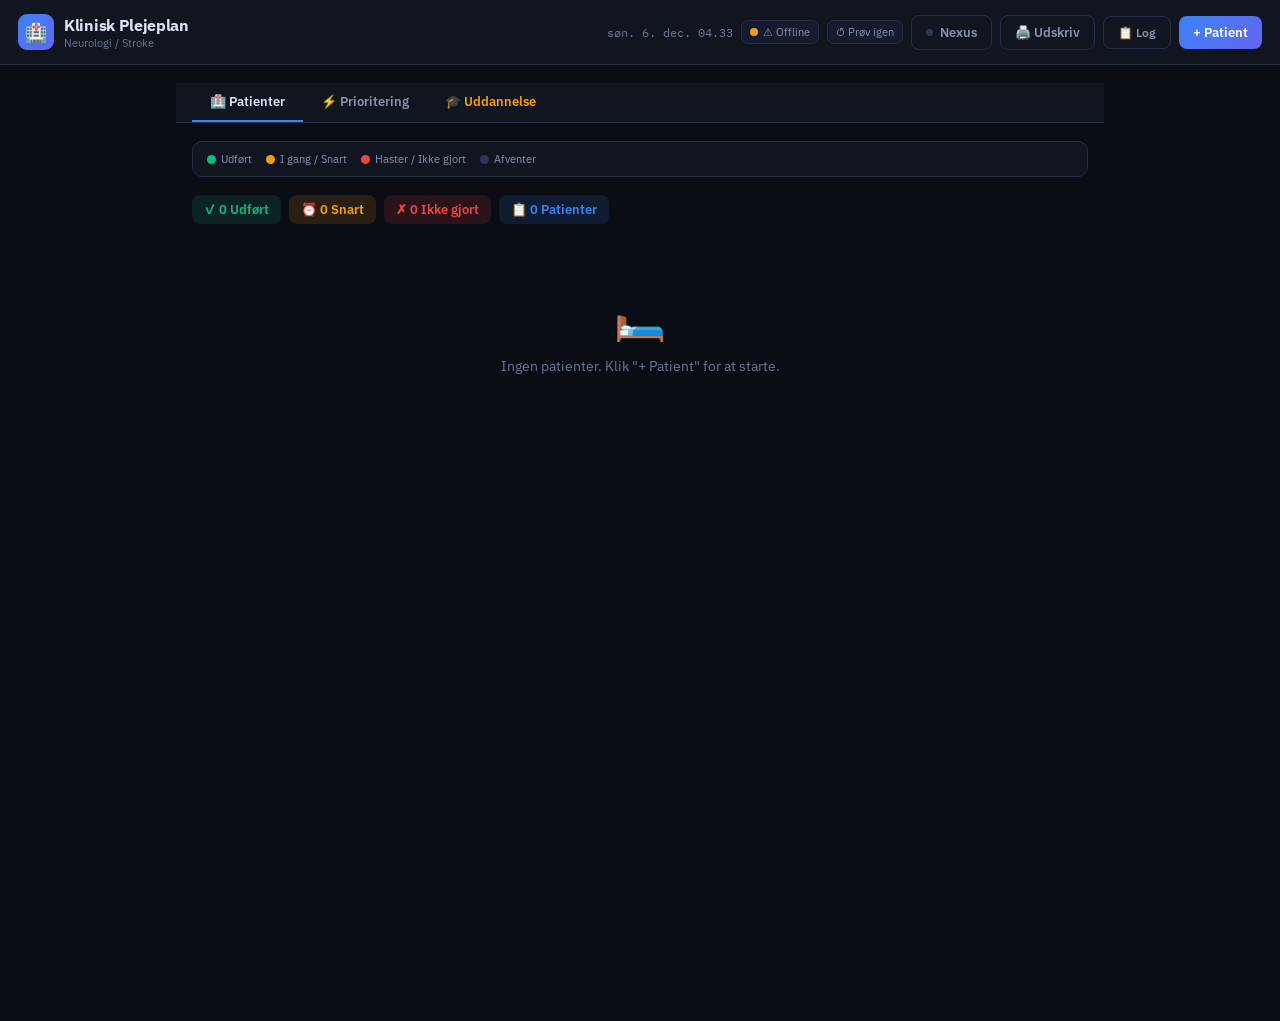
==== patient-tjekliste-v2.html @ d6c6f05e "Add files via upload" ====
<!DOCTYPE html>
<html lang="da">
<head>
<meta charset="UTF-8">
<meta name="viewport" content="width=device-width, initial-scale=1.0, maximum-scale=1.0">
<title>Klinisk Plejeplan</title>
<link href="https://fonts.googleapis.com/css2?family=IBM+Plex+Sans:wght@300;400;500;600;700&family=IBM+Plex+Mono:wght@400;500&display=swap" rel="stylesheet">
<style>
:root {
  --bg: #0a0d14;
  --s1: #111520;
  --s2: #161b2e;
  --s3: #1c2238;
  --border: #252d48;
  --border2: #2e3854;
  --text: #dce3f5;
  --muted: #6b7599;
  --muted2: #8892b0;
  --green: #10b981;
  --gbg: rgba(16,185,129,.13);
  --gbrd: rgba(16,185,129,.25);
  --yellow: #f59e0b;
  --ybg: rgba(245,158,11,.13);
  --ybrd: rgba(245,158,11,.25);
  --red: #ef4444;
  --rbg: rgba(239,68,68,.13);
  --rbrd: rgba(239,68,68,.25);
  --blue: #3b82f6;
  --bbg: rgba(59,130,246,.13);
  --bbrd: rgba(59,130,246,.25);
  --purple: #a855f7;
  --pbg: rgba(168,85,247,.13);
  --pbrd: rgba(168,85,247,.25);
  --orange: #f97316;
  --obg: rgba(249,115,22,.13);
  --obrd: rgba(249,115,22,.25);
  --teal: #06b6d4;
  --tbg: rgba(6,182,212,.13);
  --tbrd: rgba(6,182,212,.25);
}
*{box-sizing:border-box;margin:0;padding:0;}
body{font-family:'IBM Plex Sans',sans-serif;background:var(--bg);color:var(--text);min-height:100vh;padding-bottom:80px;}

/* ── HEADER ── */
header{
  background:var(--s1);border-bottom:1px solid var(--border);
  padding:14px 18px;position:sticky;top:0;z-index:200;
  display:flex;align-items:center;justify-content:space-between;gap:10px;
}
.hd-brand{display:flex;align-items:center;gap:10px;}
.hd-icon{width:36px;height:36px;border-radius:9px;background:linear-gradient(135deg,#3b82f6,#6366f1);
  display:flex;align-items:center;justify-content:center;font-size:18px;flex-shrink:0;}
.hd-title{font-size:16px;font-weight:700;letter-spacing:-.3px;}
.hd-sub{font-size:11px;color:var(--muted);margin-top:1px;}
.hd-date{font-size:12px;color:var(--muted);font-family:'IBM Plex Mono',monospace;}

/* ── BUTTONS ── */
.btn{display:inline-flex;align-items:center;gap:5px;padding:8px 14px;border-radius:8px;
  font-size:13px;font-weight:600;cursor:pointer;border:none;font-family:inherit;transition:all .15s;}
.btn-primary{background:linear-gradient(135deg,#3b82f6,#6366f1);color:#fff;}
.btn-primary:hover{opacity:.9;}
.btn-ghost{background:transparent;color:var(--muted2);border:1px solid var(--border);}
.btn-ghost:hover{background:var(--s2);color:var(--text);}
.btn-sm{padding:5px 10px;font-size:12px;}
.btn-danger{background:var(--rbg);color:var(--red);border:1px solid var(--rbrd);}
.btn-danger:hover{background:rgba(239,68,68,.22);}

/* ── MAIN ── */
main{padding:18px 16px;max-width:960px;margin:0 auto;}

/* ── SUMMARY BAR ── */
.summary-row{display:flex;gap:8px;flex-wrap:wrap;margin-bottom:18px;}
.sum-chip{display:flex;align-items:center;gap:6px;padding:6px 12px;border-radius:8px;font-size:13px;font-weight:600;}
.sum-green{background:var(--gbg);color:var(--green);}
.sum-yellow{background:var(--ybg);color:var(--yellow);}
.sum-red{background:var(--rbg);color:var(--red);}
.sum-blue{background:var(--bbg);color:var(--blue);}

/* ── LEGEND ── */
.legend{display:flex;gap:14px;flex-wrap:wrap;padding:10px 14px;background:var(--s1);
  border:1px solid var(--border);border-radius:10px;margin-bottom:18px;}
.leg{display:flex;align-items:center;gap:5px;font-size:11px;color:var(--muted2);}
.ldot{width:9px;height:9px;border-radius:50%;flex-shrink:0;}

/* ── PATIENT CARD ── */
.pt-grid{display:flex;flex-direction:column;gap:14px;}
.pt-card{background:var(--s1);border:1px solid var(--border);border-radius:14px;overflow:hidden;transition:border-color .2s;}
.pt-card:hover{border-color:var(--border2);}

.pt-header{display:flex;align-items:center;justify-content:space-between;
  padding:14px 16px;cursor:pointer;user-select:none;gap:12px;}
.pt-left{display:flex;align-items:center;gap:12px;min-width:0;flex:1;}
.pt-avatar{width:40px;height:40px;border-radius:10px;
  background:linear-gradient(135deg,#3b82f6 0%,#6366f1 100%);
  display:flex;align-items:center;justify-content:center;
  font-size:14px;font-weight:700;color:#fff;flex-shrink:0;letter-spacing:-.5px;}
.pt-name{font-weight:600;font-size:15px;}
.pt-meta{font-size:11px;color:var(--muted);margin-top:2px;}

.pt-right{display:flex;align-items:center;gap:10px;}
.pt-prog{display:flex;gap:3px;align-items:center;}
.ppill{height:5px;width:14px;border-radius:3px;background:var(--border);}
.ppill.done{background:var(--green);}
.ppill.soon{background:var(--yellow);}
.ppill.over{background:var(--red);}
.pt-counter{font-size:12px;color:var(--muted);font-family:'IBM Plex Mono',monospace;}

.chevron{width:18px;height:18px;color:var(--muted);transition:transform .2s;flex-shrink:0;}
.pt-card.open .chevron{transform:rotate(180deg);}
.pt-body{display:none;padding:0 16px 18px;}
.pt-card.open .pt-body{display:block;}

/* ── SECTIONS ── */
.sec{margin-bottom:14px;}
.sec-header{
  display:flex;align-items:center;gap:8px;
  padding:8px 12px;border-radius:9px;cursor:pointer;user-select:none;
  background:var(--s2);border:1px solid var(--border);margin-bottom:6px;
  transition:border-color .15s;
}
.sec-header:hover{border-color:var(--border2);}
.sec-icon{font-size:16px;flex-shrink:0;}
.sec-title{font-size:13px;font-weight:600;flex:1;}
.sec-badge{font-size:11px;font-weight:600;padding:2px 7px;border-radius:5px;}
.sec-body{display:none;padding-top:4px;}
.sec.open .sec-body{display:block;}
.sec-chev{width:15px;height:15px;color:var(--muted);transition:transform .2s;flex-shrink:0;}
.sec.open .sec-chev{transform:rotate(180deg);}

/* ── TASK ROWS ── */
.task-row{
  display:flex;align-items:center;gap:8px;
  padding:9px 11px;border-radius:8px;
  background:var(--s3);border:1px solid var(--border);
  margin-bottom:5px;transition:border-color .15s;flex-wrap:wrap;
}
.task-row:hover{border-color:var(--border2);}

.tcheck{width:19px;height:19px;border-radius:5px;border:2px solid var(--border2);
  cursor:pointer;position:relative;transition:all .15s;flex-shrink:0;background:transparent;}
.tcheck.done{background:var(--green);border-color:var(--green);}
.tcheck.done::after{content:'';position:absolute;left:3px;top:0px;
.tcheck.notdone{background:var(--red);border-color:var(--red);}
.tcheck.notdone::after{content:'✗';position:absolute;left:2px;top:-1px;color:#fff;font-size:13px;font-weight:700;}
  width:7px;height:11px;border:2px solid #fff;border-top:none;border-left:none;transform:rotate(45deg);}

.tlabel{flex:1;font-size:13px;min-width:120px;}
.tlabel.done{color:var(--muted);text-decoration:line-through;}

/* status badge clickable */
.tstatus{font-size:11px;font-weight:600;padding:3px 8px;border-radius:5px;
  cursor:pointer;white-space:nowrap;flex-shrink:0;transition:opacity .1s;}
.tstatus:hover{opacity:.8;}

/* counter */
.tcounter{display:flex;align-items:center;gap:3px;
  background:var(--s1);border:1px solid var(--border);
  border-radius:6px;padding:2px 5px;font-family:'IBM Plex Mono',monospace;font-size:13px;}
.cbtn{width:19px;height:19px;border:none;background:none;color:var(--muted);
  cursor:pointer;font-size:14px;display:flex;align-items:center;justify-content:center;
  border-radius:4px;transition:all .1s;font-family:inherit;}
.cbtn:hover{background:var(--border);color:var(--text);}

.tremove{width:22px;height:22px;border:none;background:none;color:var(--muted);
  cursor:pointer;border-radius:4px;display:flex;align-items:center;justify-content:center;
  font-size:13px;transition:all .1s;flex-shrink:0;}
.tremove:hover{background:var(--rbg);color:var(--red);}

/* ── TIME SLOTS (medicin / ICH / etc) ── */
.time-slots{display:flex;gap:5px;flex-wrap:wrap;margin-top:4px;margin-bottom:4px;}
.tslot{
  display:flex;align-items:center;gap:5px;
  background:var(--s1);border:1px solid var(--border);
  border-radius:7px;padding:5px 9px;cursor:pointer;
  font-family:'IBM Plex Mono',monospace;font-size:12px;font-weight:500;
  transition:all .15s;user-select:none;
}
.tslot:hover{border-color:var(--blue);}
.tslot.given{background:var(--gbg);border-color:var(--gbrd);color:var(--green);}
.tslot.given .ts-time{color:var(--green);}
.tslot.upcoming{background:var(--ybg);border-color:var(--ybrd);}
.tslot.upcoming .ts-time{color:var(--yellow);}
.tslot.overdue{background:var(--rbg);border-color:var(--rbrd);}
.tslot.overdue .ts-time{color:var(--red);}
.ts-dot{width:7px;height:7px;border-radius:50%;background:var(--border);flex-shrink:0;}
.tslot.given .ts-dot{background:var(--green);}
.tslot.upcoming .ts-dot{background:var(--yellow);}
.tslot.overdue .ts-dot{background:var(--red);}

/* ── SPECIAL ROWS ── */
/* Kost */
.kost-row{display:flex;gap:6px;flex-wrap:wrap;margin-bottom:5px;}
.kost-btn{padding:6px 12px;border-radius:7px;font-size:12px;font-weight:600;
  cursor:pointer;border:1px solid var(--border);background:var(--s1);color:var(--muted2);
  font-family:inherit;transition:all .15s;}
.kost-btn:hover{border-color:var(--blue);color:var(--text);}
.kost-btn.active{background:var(--bbg);border-color:var(--bbrd);color:var(--blue);}

/* Sonde */
.sonde-info{display:flex;gap:8px;flex-wrap:wrap;align-items:center;}
.sonde-field{display:flex;flex-direction:column;gap:3px;}
.sfield-label{font-size:10px;color:var(--muted);text-transform:uppercase;letter-spacing:.5px;}
.sfield-val{background:var(--s1);border:1px solid var(--border);border-radius:6px;
  padding:5px 9px;font-family:'IBM Plex Mono',monospace;font-size:12px;color:var(--text);
  width:80px;outline:none;transition:border-color .15s;}
.sfield-val:focus{border-color:var(--blue);}

/* ICH score row */
.ich-row{display:grid;grid-template-columns:repeat(auto-fill,minmax(110px,1fr));gap:6px;margin-top:4px;}
.ich-field{display:flex;flex-direction:column;gap:3px;}
.ich-label{font-size:10px;color:var(--muted);text-transform:uppercase;letter-spacing:.5px;}
.ich-val{background:var(--s1);border:1px solid var(--border);border-radius:6px;
  padding:5px 9px;font-family:'IBM Plex Mono',monospace;font-size:13px;color:var(--text);
  outline:none;transition:border-color .15s;width:100%;}
.ich-val:focus{border-color:var(--teal);}
.ich-total{background:var(--tbg);border:1px solid var(--tbrd);color:var(--teal);font-weight:700;}

/* Trombolyse */
.tromb-row{display:flex;gap:8px;flex-wrap:wrap;align-items:flex-end;margin-top:4px;}
.tromb-field{display:flex;flex-direction:column;gap:3px;}
.tromb-input{background:var(--s1);border:1px solid var(--border);border-radius:6px;
  padding:5px 9px;font-family:'IBM Plex Mono',monospace;font-size:12px;color:var(--text);
  outline:none;transition:border-color .15s;width:100px;}
.tromb-input:focus{border-color:var(--purple);}

/* Add task */
.add-row{display:flex;gap:6px;margin-top:8px;flex-wrap:wrap;}
.ifield{flex:1;min-width:130px;background:var(--s2);border:1px solid var(--border);
  border-radius:7px;padding:7px 11px;color:var(--text);font-family:inherit;
  font-size:13px;outline:none;transition:border-color .15s;}
.ifield:focus{border-color:var(--blue);}
.ifield::placeholder{color:var(--muted);}
select.ifield{cursor:pointer;}

/* Time suggestion popup */
.tsuggest{
  background:var(--s2);border:1px solid var(--border);border-radius:10px;
  padding:12px;margin-top:8px;display:none;
}
.tsuggest.show{display:block;}
.tsug-title{font-size:11px;color:var(--muted);margin-bottom:8px;text-transform:uppercase;letter-spacing:.5px;}
.tsug-chips{display:flex;gap:5px;flex-wrap:wrap;}
.tsug-chip{padding:4px 10px;border-radius:6px;font-size:12px;font-weight:500;
  background:var(--s3);border:1px solid var(--border);color:var(--muted2);cursor:pointer;}
.tsug-chip:hover{border-color:var(--blue);color:var(--text);}
.tsug-chip.sel{background:var(--bbg);border-color:var(--bbrd);color:var(--blue);}

/* divider */
.divider{height:1px;background:var(--border);margin:12px 0;}
.sec-lbl{font-size:10px;font-weight:600;text-transform:uppercase;letter-spacing:.8px;
  color:var(--muted);margin-bottom:6px;margin-top:2px;}

/* modal */
.overlay{display:none;position:fixed;inset:0;background:rgba(0,0,0,.75);z-index:300;
  align-items:flex-end;justify-content:center;}
.overlay.open{display:flex;}
.modal{background:var(--s1);border:1px solid var(--border);border-radius:16px 16px 0 0;
  padding:22px 18px 32px;width:100%;max-width:500px;animation:up .2s ease;}
@keyframes up{from{transform:translateY(40px);opacity:0}to{transform:none;opacity:1}}
.modal-title{font-size:16px;font-weight:700;margin-bottom:16px;}
.mfields{display:flex;flex-direction:column;gap:10px;margin-bottom:14px;}
.flabel{font-size:11px;color:var(--muted);margin-bottom:3px;}
.mactions{display:flex;gap:7px;}

/* scan NIHSS helper */
.nihss-grid{display:grid;grid-template-columns:repeat(2,1fr);gap:5px;margin-top:4px;}
.nihss-item{display:flex;flex-direction:column;gap:2px;}
.nihss-lbl{font-size:10px;color:var(--muted);}
.nihss-sel{background:var(--s1);border:1px solid var(--border);border-radius:6px;
  padding:4px 7px;font-size:12px;color:var(--text);outline:none;font-family:inherit;cursor:pointer;}
.nihss-sel:focus{border-color:var(--blue);}
.nihss-total-box{grid-column:1/-1;display:flex;align-items:center;justify-content:space-between;
  padding:8px 12px;background:var(--pbg);border:1px solid var(--pbrd);border-radius:8px;}
.nihss-total-lbl{font-size:12px;color:var(--purple);}
.nihss-total-val{font-family:'IBM Plex Mono',monospace;font-size:16px;font-weight:700;color:var(--purple);}

/* Skandinavisk stroke */
.sss-grid{display:grid;grid-template-columns:repeat(2,1fr);gap:5px;margin-top:4px;}
.sss-item{display:flex;flex-direction:column;gap:2px;}
.sss-lbl{font-size:10px;color:var(--muted);}
.sss-sel{background:var(--s1);border:1px solid var(--border);border-radius:6px;
  padding:4px 7px;font-size:12px;color:var(--text);outline:none;font-family:inherit;cursor:pointer;}
.sss-sel:focus{border-color:var(--orange);}
.sss-total-box{grid-column:1/-1;display:flex;align-items:center;justify-content:space-between;
  padding:8px 12px;background:var(--obg);border:1px solid var(--obrd);border-radius:8px;}
.sss-total-lbl{font-size:12px;color:var(--orange);}
.sss-total-val{font-family:'IBM Plex Mono',monospace;font-size:16px;font-weight:700;color:var(--orange);}

/* empty */
.empty{text-align:center;padding:48px 20px;color:var(--muted);font-size:14px;}
.empty-ico{font-size:42px;margin-bottom:12px;}

/* status badges */
.st-done  {background:var(--gbg);color:var(--green);}
.st-urgent{background:var(--rbg);color:var(--red);animation:pulse-red 1.4s infinite;}
.st-inprog{background:var(--ybg);color:var(--yellow);}
.st-soon  {background:var(--ybg);color:var(--yellow);}
.st-over  {background:var(--rbg);color:var(--red);}
.st-pend  {background:var(--s1);color:var(--muted);border:1px solid var(--border);}

@keyframes pulse-red{
  0%,100%{box-shadow:0 0 0 0 rgba(239,68,68,.4);}
  50%{box-shadow:0 0 0 5px rgba(239,68,68,0);}
}

/* ── STATUS PICKER POPUP ── */
.status-picker{
  display:none;flex-direction:column;gap:4px;
  background:var(--s2);border:1px solid var(--border2);border-radius:10px;
  padding:8px;z-index:60;min-width:160px;
  box-shadow:0 8px 24px rgba(0,0,0,.5);
  position:relative;
}
.status-picker.open{display:flex;}
.sp-opt{
  display:flex;align-items:center;gap:8px;padding:7px 10px;border-radius:7px;
  cursor:pointer;font-size:12px;font-weight:600;border:none;font-family:inherit;
  text-align:left;transition:opacity .12s;
}
.sp-opt:hover{opacity:.8;}
.sp-done  {background:var(--gbg);color:var(--green);}
.sp-urg   {background:var(--rbg);color:var(--red);}
.sp-inp   {background:var(--ybg);color:var(--yellow);}
.sp-soon  {background:var(--ybg);color:var(--yellow);}
.sp-over  {background:var(--rbg);color:var(--red);}
.sp-pend  {background:var(--s3);color:var(--muted);border:1px solid var(--border);}

/* ── MED SLOT PICKER ── */
.med-slot-picker{
  display:none;flex-direction:column;gap:4px;
  background:var(--s2);border:1px solid var(--border2);border-radius:10px;
  padding:8px 10px;z-index:60;min-width:180px;
  box-shadow:0 8px 24px rgba(0,0,0,.5);
}

/* ── ROOM PICKER ── */
.room-btn{
  display:flex;flex-direction:column;align-items:center;justify-content:center;
  width:62px;padding:7px 4px;border-radius:8px;cursor:pointer;
  background:var(--s2);border:1px solid var(--border);
  font-family:inherit;transition:all .12s;gap:2px;
}
.room-btn:hover{border-color:var(--blue);background:var(--bbg);}
.room-btn.active{background:var(--bbg);border-color:var(--bbrd);box-shadow:0 0 0 2px var(--blue);}
.room-num{font-size:15px;font-weight:700;color:var(--text);font-family:'IBM Plex Mono',monospace;}
.room-seng{font-size:9px;color:var(--muted);text-transform:uppercase;letter-spacing:.4px;}

/* ── MARK ALL BUTTON ── */
.mark-all-btn{
  display:flex;align-items:center;justify-content:center;gap:6px;
  width:100%;margin-top:8px;padding:8px 12px;
  background:var(--gbg);border:1px solid var(--gbrd);border-radius:8px;
  color:var(--green);font-size:12px;font-weight:600;cursor:pointer;
  font-family:inherit;transition:all .15s;
}
.mark-all-btn:hover{background:rgba(16,185,129,.22);}

/* ── TOGGLE SWITCH ── */
.tog-wrap{position:relative;display:inline-flex;align-items:center;cursor:pointer;flex-shrink:0;}
.tog-inp{opacity:0;width:0;height:0;position:absolute;}
.tog-slider{
  width:36px;height:20px;background:var(--border2);border-radius:10px;
  transition:background .2s;position:relative;flex-shrink:0;
}
.tog-slider::after{
  content:'';position:absolute;top:3px;left:3px;
  width:14px;height:14px;background:#fff;border-radius:50%;
  transition:transform .2s;
}
.tog-inp:checked + .tog-slider{background:var(--green);}
.tog-inp:checked + .tog-slider::after{transform:translateX(16px);}
.tog-sm .tog-slider{width:28px;height:16px;}
.tog-sm .tog-slider::after{width:10px;height:10px;}
.tog-sm .tog-inp:checked + .tog-slider::after{transform:translateX(12px);}

/* ── NUDGE POPUP ── */
.nudge-popup{
  display:flex;flex-direction:column;align-items:center;gap:5px;
  background:var(--s2);border:1px solid var(--border2);border-radius:10px;
  padding:8px 10px;z-index:50;min-width:220px;
  box-shadow:0 8px 24px rgba(0,0,0,.4);
}
.nudge-label{font-size:10px;text-transform:uppercase;letter-spacing:.6px;color:var(--muted);font-weight:600;}
.nudge-btns{display:flex;gap:4px;align-items:center;flex-wrap:wrap;justify-content:center;}
.nudge-btn{
  padding:4px 8px;border:1px solid var(--border);border-radius:6px;
  font-size:11px;font-weight:600;cursor:pointer;font-family:'IBM Plex Mono',monospace;
  background:var(--s3);color:var(--text);transition:all .12s;
}
.nudge-back{color:var(--yellow);}
.nudge-back:hover{background:var(--ybg);border-color:var(--ybrd);}
.nudge-fwd{color:var(--blue);}
.nudge-fwd:hover{background:var(--bbg);border-color:var(--bbrd);}
.nudge-now{background:var(--gbg);border-color:var(--gbrd);color:var(--green);font-family:inherit;}
.nudge-now:hover{background:rgba(16,185,129,.22);}
.nudge-del{font-size:10px;color:var(--muted);background:none;border:none;cursor:pointer;
  font-family:inherit;padding:2px 6px;border-radius:5px;transition:all .1s;}
.nudge-del:hover{background:var(--rbg);color:var(--red);}

/* ── SYNC SETTINGS ── */
.sync-panel{display:none;position:fixed;top:60px;right:16px;z-index:600;
  background:var(--s1);border:1px solid var(--border2);border-radius:12px;
  padding:16px 18px;min-width:320px;box-shadow:0 8px 32px rgba(0,0,0,.6);}
.sync-panel.open{display:block;}
.sync-title{font-size:14px;font-weight:700;margin-bottom:4px;}
.sync-sub{font-size:11px;color:var(--muted);margin-bottom:14px;line-height:1.5;}
.sync-step{font-size:11px;color:var(--muted2);padding:4px 0;border-bottom:1px solid var(--border);}
.sync-step:last-of-type{border-bottom:none;}
.sync-step a{color:var(--blue);text-decoration:none;}
.sync-step a:hover{text-decoration:underline;}

/* view tab ── */
.view-tabs {
  display: flex; align-items: center; gap: 0;
  background: var(--s1); border-bottom: 1px solid var(--border);
  padding: 0 16px; flex-shrink: 0;
}
.view-tab {
  padding: 10px 18px; font-size: 13px; font-weight: 600;
  cursor: pointer; border-bottom: 2.5px solid transparent;
  color: var(--muted2); transition: all .15s; white-space: nowrap;
  display: flex; align-items: center; gap: 6px;
}
.view-tab:hover { color: var(--text); }
.view-tab.active { color: var(--text); border-bottom-color: var(--blue); }
.view-tab .vtab-count {
  background: var(--rbg); color: var(--red); border-radius: 10px;
  font-size: 10px; font-weight: 800; padding: 1px 6px; min-width: 16px; text-align: center;
}
.view-tab .vtab-count.yellow { background: var(--ybg); color: var(--yellow); }
.view-tab .vtab-count.green  { background: var(--gbg); color: var(--green); }

/* ── ADD TO PRIORITY BUTTON ── */
.add-prio-btn {
  display: inline-flex; align-items: center; gap: 3px;
  padding: 2px 7px; border-radius: 5px; font-size: 10px; font-weight: 700;
  cursor: pointer; border: 1px solid var(--border); background: var(--s3);
  color: var(--muted); transition: all .12s; flex-shrink: 0; font-family: inherit;
}
.add-prio-btn:hover { background: var(--rbg); border-color: var(--rbrd); color: var(--red); }

/* ── PRIORITY VIEW ── */
#priorityView { display: none; }
#priorityView.active { display: block; }
#patientView.hidden { display: none; }

.prio-view-header {
  display: flex; align-items: center; justify-content: space-between;
  margin-bottom: 16px; flex-wrap: wrap; gap: 8px;
}
.prio-view-title { font-size: 18px; font-weight: 700; }
.prio-group-header {
  display: flex; align-items: center; gap: 8px; padding: 6px 0;
  margin: 12px 0 6px; border-bottom: 2px solid;
}
.prio-group-title { font-size: 13px; font-weight: 800; text-transform: uppercase; letter-spacing: .5px; }
.prio-view-item {
  display: flex; align-items: flex-start; gap: 10px;
  background: var(--s2); border: 1px solid var(--border); border-radius: 10px;
  padding: 10px 12px; margin-bottom: 6px; transition: all .15s;
}
.prio-view-item:hover { border-color: var(--border2); }
.prio-view-item.done-item { opacity: .45; }
.prio-pt-tag {
  font-size: 10px; font-weight: 700; padding: 1px 7px; border-radius: 4px;
  background: var(--bbg); color: var(--blue); border: 1px solid var(--bbrd);
  white-space: nowrap; flex-shrink: 0; margin-top: 1px;
}
.prio-view-lbl { font-size: 13px; font-weight: 600; flex: 1; line-height: 1.4; }
.prio-view-lbl.done { text-decoration: line-through; color: var(--muted); }
.prio-view-src { font-size: 10px; color: var(--muted); margin-top: 2px; }

/* team tab ── */

.team-bar {
  background: var(--s1); border-bottom: 1px solid var(--border);
  padding: 8px 16px; display: flex; align-items: center; gap: 6px; flex-wrap: wrap;
  flex-shrink: 0;
}
.team-tab {
  padding: 5px 14px; border-radius: 20px; font-size: 12px; font-weight: 700;
  cursor: pointer; border: 1.5px solid var(--border2); background: var(--s2);
  color: var(--muted2); transition: all .15s; white-space: nowrap; user-select: none;
}
.team-tab:hover { border-color: var(--blue); color: var(--text); }
.team-tab.active-a { background: rgba(59,130,246,.18); border-color: #3b82f6; color: #3b82f6; }
.team-tab.active-b { background: rgba(168,85,247,.18); border-color: #a855f7; color: #a855f7; }
.team-tab.active-c { background: rgba(249,115,22,.18); border-color: #f97316; color: #f97316; }
.team-tab.active-all { background: var(--s3); border-color: var(--border2); color: var(--text); }
.team-sep { width: 1px; height: 20px; background: var(--border2); flex-shrink: 0; margin: 0 4px; }
.team-badge {
  display: inline-block; font-size: 10px; font-weight: 800; padding: 1px 5px;
  border-radius: 4px; margin-left: 4px;
}
.badge-a { background: rgba(59,130,246,.25); color: #93c5fd; }
.badge-b { background: rgba(168,85,247,.25); color: #d8b4fe; }
.badge-c { background: rgba(249,115,22,.25); color: #fdba74; }
.badge-none { background: var(--s3); color: var(--muted); }

/* ── SELECT ALL BAR ── */
.select-bar {
  display: none; align-items: center; gap: 8px; flex-wrap: wrap;
  padding: 6px 16px; background: var(--s2); border-bottom: 1px solid var(--border);
}
.select-bar.open { display: flex; }
.select-count { font-size: 12px; font-weight: 600; color: var(--muted2); }

/* ── PT NAV ── */
.pt-nav {
  position: sticky; top: 56px; z-index: 90;
  background: var(--s1); border-bottom: 1px solid var(--border);
  padding: 8px 16px; display: flex; align-items: center; gap: 8px;
  overflow-x: auto; flex-shrink: 0;
}
.pt-nav::-webkit-scrollbar { height: 3px; }
.pt-nav-chip {
  display: flex; align-items: center; gap: 6px; flex-shrink: 0;
  padding: 6px 13px; border-radius: 8px; cursor: pointer;
  border: 1px solid var(--border); background: var(--s2);
  font-size: 12px; font-weight: 600; color: var(--muted2);
  transition: all .15s; white-space: nowrap;
}
.pt-nav-chip:hover { border-color: var(--blue); color: var(--text); }
.pt-nav-chip.active {
  background: var(--bbg); border-color: var(--bbrd); color: var(--blue);
}
.pt-nav-chip .nav-dot {
  width: 7px; height: 7px; border-radius: 50%; background: var(--border2); flex-shrink: 0;
}
.pt-nav-chip.active .nav-dot,
.pt-nav-chip .nav-dot.has-urgent { background: var(--red); }
.pt-nav-chip .nav-dot.has-done { background: var(--green); }
.pt-nav-all {
  padding: 6px 11px; border-radius: 8px; cursor: pointer; flex-shrink: 0;
  border: 1px solid var(--border); background: var(--s2);
  font-size: 11px; font-weight: 600; color: var(--muted);
  transition: all .15s; white-space: nowrap;
}
.pt-nav-all:hover { background: var(--s3); color: var(--text); }
.pt-nav-all.active { background: var(--s3); color: var(--text); border-color: var(--border2); }

/* ── DATETIME EDITOR ── */
.dt-editor-popup{
  position:fixed;z-index:800;
  background:var(--s1);border:1px solid var(--border2);border-radius:10px;
  padding:12px 14px;box-shadow:0 8px 28px rgba(0,0,0,.6);
  display:none;flex-direction:column;gap:8px;min-width:220px;
}
.dt-editor-popup.open{display:flex;}
.dt-editor-title{font-size:11px;font-weight:700;text-transform:uppercase;letter-spacing:.5px;color:var(--muted2);}
.dt-editor-input{
  background:var(--s2);border:1px solid var(--border);border-radius:7px;
  padding:6px 10px;color:var(--text);font-family:'IBM Plex Mono',monospace;font-size:13px;
  outline:none;transition:border-color .15s;width:100%;
}
.dt-editor-input:focus{border-color:var(--blue);}
.dt-editor-actions{display:flex;gap:6px;}
.edt-ts{white-space:nowrap;}

/* ── PRIORITY / ANKOMST ── */
.prio-item{display:flex;align-items:flex-start;gap:10px;padding:9px 10px;
  border-radius:9px;border:1px solid var(--border);background:var(--s3);margin-bottom:6px;transition:opacity .2s;}
.prio-item.done-item{opacity:.5;}
.prio-dot{width:12px;height:12px;border-radius:50%;flex-shrink:0;margin-top:3px;}
.prio-red{background:#ef4444;box-shadow:0 0 6px rgba(239,68,68,.5);}
.prio-yellow{background:#f59e0b;box-shadow:0 0 6px rgba(245,158,11,.4);}
.prio-green{background:#10b981;box-shadow:0 0 6px rgba(16,185,129,.4);}
.prio-label{flex:1;font-size:13px;font-weight:600;line-height:1.4;}
.prio-label.done-lbl{text-decoration:line-through;color:var(--muted);}
.prio-meta{font-size:10px;color:var(--muted);font-family:'IBM Plex Mono',monospace;margin-top:3px;}
.prio-note{font-size:11px;color:var(--muted2);margin-top:4px;font-style:italic;}
.prio-actions{display:flex;gap:4px;flex-shrink:0;}
.prio-btn{padding:3px 8px;border-radius:6px;border:1px solid var(--border);background:var(--s2);
  font-size:11px;cursor:pointer;font-family:inherit;color:var(--muted2);transition:all .12s;}
.prio-btn:hover{color:var(--text);border-color:var(--border2);}
.prio-btn.done-btn{background:var(--gbg);border-color:var(--gbrd);color:var(--green);}
.prio-btn.del-btn:hover{background:var(--rbg);color:var(--red);}
.prio-priority-sel{display:flex;gap:4px;margin-top:5px;}
.prio-psel{width:14px;height:14px;border-radius:50%;cursor:pointer;border:2px solid transparent;transition:all .12s;}
.prio-psel:hover,.prio-psel.active{border-color:#fff;}

/* sidebar panel ── */
.app-layout{display:flex;min-height:calc(100vh - 100px);}
.sidebar{width:220px;flex-shrink:0;background:var(--s1);border-right:1px solid var(--border);
  overflow-y:auto;padding:10px 0;position:sticky;top:100px;max-height:calc(100vh - 100px);}
.sidebar-team{padding:6px 12px 2px;font-size:10px;font-weight:700;text-transform:uppercase;
  letter-spacing:.6px;color:var(--muted);display:flex;align-items:center;justify-content:space-between;}
.sidebar-pt{display:flex;align-items:center;gap:7px;padding:7px 10px 7px 14px;cursor:pointer;
  border-left:3px solid transparent;transition:all .12s;font-size:12px;font-weight:500;color:var(--muted2);}
.sidebar-pt:hover{background:var(--s2);color:var(--text);}
.sidebar-pt.active{background:var(--bbg);border-left-color:var(--blue);color:var(--blue);}
.sidebar-pt-name{flex:1;white-space:nowrap;overflow:hidden;text-overflow:ellipsis;font-weight:600;}
.sidebar-pt-room{font-size:10px;color:var(--muted);font-family:'IBM Plex Mono',monospace;display:block;}
.sidebar-edit-btn{opacity:0;font-size:10px;padding:2px 5px;border-radius:4px;border:1px solid var(--border);
  background:var(--s3);cursor:pointer;color:var(--muted);transition:opacity .12s;flex-shrink:0;}
.sidebar-pt:hover .sidebar-edit-btn{opacity:1;}
.main-content{flex:1;min-width:0;padding:18px 16px;}
.pt-edit-inline{background:var(--s2);border:1px solid var(--border2);border-radius:9px;
  padding:10px 12px;margin:2px 8px 6px;display:none;}
.pt-edit-inline.open{display:block;}
.room-conflict{background:var(--ybg);border:1px solid var(--ybrd);border-radius:7px;
  padding:5px 10px;font-size:11px;color:var(--yellow);margin-top:4px;}

::-webkit-scrollbar{width:5px;}
::-webkit-scrollbar-track{background:transparent;}
::-webkit-scrollbar-thumb{background:var(--border2);border-radius:3px;}

/* ── PRINT MODAL ── */
.print-modal-overlay{display:none;position:fixed;inset:0;background:rgba(0,0,0,.8);z-index:400;
  align-items:flex-end;justify-content:center;}
.print-modal-overlay.open{display:flex;}
.print-modal{background:var(--s1);border:1px solid var(--border);border-radius:16px 16px 0 0;
  padding:22px 18px 32px;width:100%;max-width:560px;animation:up .2s ease;max-height:80vh;overflow-y:auto;}
.pm-title{font-size:16px;font-weight:700;margin-bottom:4px;}
.pm-sub{font-size:12px;color:var(--muted);margin-bottom:16px;}
.pm-pt-list{display:flex;flex-direction:column;gap:8px;margin-bottom:16px;}
.pm-pt-row{display:flex;align-items:center;justify-content:space-between;
  padding:10px 13px;background:var(--s2);border:1px solid var(--border);border-radius:9px;}
.pm-pt-name{font-size:14px;font-weight:600;}
.pm-pt-meta{font-size:11px;color:var(--muted);margin-top:2px;}
.pm-check{display:flex;align-items:center;gap:6px;font-size:13px;color:var(--muted2);}
.pm-cb{width:18px;height:18px;cursor:pointer;accent-color:#3b82f6;}

/* ── PRINT PREVIEW PAGE ── */
#printPreview {
  display: none;
  position: fixed; inset: 0; z-index: 500;
  background: #2a2a2a;
  flex-direction: column;
  overflow: hidden;
}
#printPreview.open { display: flex; }

.pp-toolbar {
  background: #1a1a1a;
  border-bottom: 1px solid #444;
  padding: 10px 20px;
  display: flex; align-items: center; gap: 12px; flex-wrap: wrap;
  flex-shrink: 0;
}
.pp-title { font-size: 15px; font-weight: 700; color: #fff; margin-right: 4px; }
.pp-sep { width: 1px; height: 24px; background: #444; flex-shrink: 0; }

.pp-patient-tabs {
  display: flex; gap: 6px; flex-wrap: wrap; flex: 1;
}
.pp-tab {
  padding: 5px 12px; border-radius: 6px; font-size: 12px; font-weight: 600;
  cursor: pointer; border: 1px solid #555; background: #2a2a2a; color: #aaa;
  transition: all .15s; white-space: nowrap;
}
.pp-tab.active { background: #3b82f6; border-color: #3b82f6; color: #fff; }
.pp-tab.inactive { opacity: .5; }
.pp-tab:hover { border-color: #3b82f6; color: #fff; }

.pp-actions { display: flex; gap: 8px; flex-shrink: 0; }
.pp-btn-print {
  padding: 8px 20px; background: #10b981; border: none; border-radius: 8px;
  color: #fff; font-size: 13px; font-weight: 700; cursor: pointer;
  font-family: inherit; transition: opacity .15s;
}
.pp-btn-print:hover { opacity: .9; }
.pp-btn-close {
  padding: 8px 14px; background: transparent; border: 1px solid #555; border-radius: 8px;
  color: #aaa; font-size: 13px; cursor: pointer; font-family: inherit;
}
.pp-btn-close:hover { border-color: #aaa; color: #fff; }

.pp-scroll {
  flex: 1; overflow-y: auto; padding: 32px 20px;
  display: flex; flex-direction: column; align-items: center; gap: 24px;
}

/* A4 page preview card */
.pp-page {
  background: #fff; color: #111;
  width: 210mm; min-height: 297mm;
  padding: 20mm 18mm 20mm;
  box-shadow: 0 8px 32px rgba(0,0,0,.5);
  border-radius: 2px;
  position: relative;
  font-family: 'IBM Plex Sans', sans-serif;
  font-size: 12px;
}
.pp-page-label {
  position: absolute; top: -24px; left: 0;
  font-size: 11px; color: #aaa; font-weight: 600;
}

/* Page internals */
.pp-hdr {
  display: flex; align-items: flex-start; justify-content: space-between;
  border-bottom: 2.5px solid #111; padding-bottom: 8px; margin-bottom: 14px;
}
.pp-pt-name { font-size: 20px; font-weight: 700; letter-spacing: -.3px; }
.pp-pt-room { font-size: 13px; color: #444; margin-top: 2px; }
.pp-pt-diag { font-size: 11px; color: #666; margin-top: 2px; font-style: italic; }
.pp-hdr-right { text-align: right; font-size: 10px; color: #666; font-family: 'IBM Plex Mono', monospace; line-height: 1.5; }

.pp-sec { margin-bottom: 14px; }
.pp-sec-title {
  font-size: 10px; font-weight: 700; text-transform: uppercase;
  letter-spacing: .8px; color: #222; border-bottom: 1.5px solid #ccc;
  padding-bottom: 3px; margin-bottom: 7px;
}
.pp-task {
  display: flex; align-items: flex-start; gap: 8px;
  padding: 4px 0; border-bottom: 1px dotted #e8e8e8; font-size: 11.5px;
}
.pp-box {
  width: 13px; height: 13px; border: 1.5px solid #555;
  border-radius: 3px; flex-shrink: 0; margin-top: 1px;
  display: flex; align-items: center; justify-content: center;
}
.pp-box.done { background: #111; border-color: #111; }
.pp-box.done::after { content: '✓'; color: #fff; font-size: 9px; }
.pp-box.inprog { background: #fef3c7; border-color: #f59e0b; }
.pp-box.urgent { background: #fee2e2; border-color: #ef4444; }
.pp-box.notdone { background: #fee2e2; border-color: #ef4444; }
.pp-task-lbl { flex: 1; line-height: 1.4; }
.pp-task-lbl .done-lbl { text-decoration: line-through; color: #999; }
.pp-task-lbl .urgent-lbl { color: #dc2626; font-weight: 700; }
.pp-task-lbl .inprog-lbl { color: #d97706; }
.pp-task-times { font-family: 'IBM Plex Mono', monospace; font-size: 9.5px; color: #777; white-space: nowrap; }
.pp-task-status { font-size: 9px; font-weight: 700; padding: 1px 5px; border-radius: 3px; white-space: nowrap; flex-shrink: 0; }
.pp-st-done   { background: #dcfce7; color: #166534; }
.pp-st-inp    { background: #fef9c3; color: #713f12; }
.pp-st-urg    { background: #fee2e2; color: #991b1b; }
.pp-st-pend   { background: #f3f4f6; color: #6b7280; border: 1px solid #e5e7eb; }

/* Med table */
.pp-med-tbl { width: 100%; border-collapse: collapse; font-size: 10.5px; margin-top: 4px; }
.pp-med-tbl th { background: #f1f5f9; font-weight: 700; padding: 3px 7px; border: 1px solid #d1d5db; text-align: left; font-size: 10px; }
.pp-med-tbl td { padding: 4px 7px; border: 1px solid #e5e7eb; vertical-align: middle; }
.pp-med-slot { display: inline-block; width: 14px; height: 14px; border: 1.5px solid #555; border-radius: 2px; margin: 1px; vertical-align: middle; }
.pp-med-slot.given { background: #16a34a; border-color: #16a34a; }
.pp-med-slot.notgiven { background: #dc2626; border-color: #dc2626; }
.pp-med-slot.delayed { background: #f59e0b; border-color: #f59e0b; }
.pp-med-sep { text-decoration: line-through; color: #999; font-size: 9px; }

/* SSS table */
.pp-sss-tbl { width: 100%; border-collapse: collapse; font-size: 10.5px; margin-top: 4px; }
.pp-sss-tbl th { background: #fff7ed; font-weight: 700; padding: 3px 7px; border: 1px solid #fed7aa; font-size: 10px; }
.pp-sss-tbl td { padding: 3px 7px; border: 1px solid #e5e7eb; }
.pp-sss-total { background: #fff7ed; font-weight: 700; }

/* ICH grid */
.pp-ich-grid { display: flex; flex-wrap: wrap; gap: 3px; margin-top: 4px; }
.pp-ich-slot {
  border: 1.5px solid #555; border-radius: 4px; padding: 3px 6px;
  font-size: 9.5px; font-family: 'IBM Plex Mono', monospace;
  display: flex; align-items: center; gap: 3px;
}
.pp-ich-tick { width: 9px; height: 9px; border: 1px solid #777; border-radius: 2px; flex-shrink: 0; }
.pp-ich-tick.done { background: #111; border-color: #111; }

/* Kost badge */
.pp-kost-badge { display: inline-block; border: 2px solid #111; border-radius: 4px; padding: 2px 9px; font-size: 11px; font-weight: 700; margin-bottom: 6px; }

/* Trombolyse */
.pp-tromb-fields { display: flex; gap: 16px; flex-wrap: wrap; margin: 6px 0; }
.pp-tromb-f { display: flex; flex-direction: column; gap: 2px; }
.pp-tromb-lbl { font-size: 8px; text-transform: uppercase; color: #888; letter-spacing: .5px; }
.pp-tromb-val { font-size: 11px; font-weight: 700; border-bottom: 1px solid #ccc; min-width: 70px; padding-bottom: 2px; }

/* Signature footer */
.pp-footer {
  position: absolute; bottom: 14mm; left: 18mm; right: 18mm;
  display: flex; gap: 16px; border-top: 1px solid #bbb; padding-top: 6px;
}
.pp-sig { flex: 1; }
.pp-sig-lbl { font-size: 8px; color: #999; text-transform: uppercase; letter-spacing: .4px; }
.pp-sig-line { border-bottom: 1px solid #ccc; height: 16px; margin-top: 3px; }

/* Section filter bar */
.pp-filter-bar {
  display: flex; gap: 6px; flex-wrap: wrap; padding: 8px 20px 0;
  flex-shrink: 0;
}
.pp-filter-chip {
  padding: 3px 10px; border-radius: 5px; font-size: 11px; font-weight: 600;
  cursor: pointer; border: 1px solid #555; background: #2a2a2a; color: #aaa;
  transition: all .12s;
}
.pp-filter-chip.on { background: #374151; border-color: #6b7280; color: #e5e7eb; }
.pp-filter-chip:hover { border-color: #3b82f6; color: #fff; }

/* Print media */
@media print {
  * { -webkit-print-color-adjust: exact !important; print-color-adjust: exact !important; }
  body > * { display: none !important; }
  #printPreview { display: block !important; position: static !important; background: transparent !important; overflow: visible !important; }
  .pp-toolbar, .pp-filter-bar { display: none !important; }
  .pp-scroll { padding: 0 !important; overflow: visible !important; display: block !important; }
  .pp-page { box-shadow: none !important; page-break-after: always; margin: 0 auto 0; border-radius: 0; }
  .pp-page:last-child { page-break-after: auto; }
  .pp-page-label { display: none !important; }
}

#printArea { display: none; }

/* ── NEXUS PANEL ── */
.nx-section{
  background:var(--s2);border:1px solid var(--border);border-radius:11px;
  padding:12px 14px;margin-bottom:10px;
}
.nx-section-title{font-size:12px;font-weight:700;text-transform:uppercase;
  letter-spacing:.6px;color:var(--muted2);margin-bottom:10px;}
.nx-badge{display:inline-flex;align-items:center;gap:5px;padding:3px 9px;
  border-radius:6px;font-size:11px;font-weight:700;}
.nx-off{background:var(--s2);color:var(--muted);border:1px solid var(--border);}
.nx-on{background:var(--gbg);color:var(--green);border:1px solid var(--gbrd);}
.nx-err{background:var(--rbg);color:var(--red);border:1px solid var(--rbrd);}
.nx-sync-row{display:flex;align-items:center;justify-content:space-between;
  padding:7px 10px;background:var(--s3);border:1px solid var(--border);border-radius:7px;}
.nx-sync-label{font-size:12px;flex:1;}
.nx-sync-status{font-size:11px;font-weight:600;padding:2px 7px;border-radius:5px;}
.nx-pending{background:var(--ybg);color:var(--yellow);}
.nx-sent{background:var(--gbg);color:var(--green);}
.nx-fail{background:var(--rbg);color:var(--red);}
</style>
</head>
<body>

<header>
  <div class="hd-brand">
    <div class="hd-icon">🏥</div>
    <div>
      <div class="hd-title">Klinisk Plejeplan</div>
      <div class="hd-sub">Neurologi / Stroke</div>
    </div>
  </div>
  <div style="display:flex;align-items:center;gap:8px;">
    <div class="hd-date" id="hdDate"></div>
    <!-- Sync status -->
    <div style="display:flex;align-items:center;gap:5px;cursor:pointer;padding:4px 8px;border-radius:7px;border:1px solid var(--border);background:var(--s2)"
      onclick="openSyncSettings()" title="Synkroniseringsindstillinger">
      <span id="syncDot" style="width:8px;height:8px;border-radius:50%;background:var(--yellow);display:inline-block;flex-shrink:0;transition:background .3s"></span>
      <span id="syncStatusTxt" style="font-size:11px;color:var(--muted2)">Forbinder...</span>
    </div>
    <button id="syncRetryBtn" onclick="retrySync()" title="Prøv at forbinde igen"
      style="display:none;font-size:11px;padding:4px 8px;border-radius:7px;border:1px solid var(--border);background:var(--s2);color:var(--muted2);cursor:pointer;font-family:inherit">
      ↺ Prøv igen
    </button>
    <button class="btn btn-ghost" id="nexusBtn" onclick="openNexusPanel()" title="Nexus EPJ Integration">
      <span id="nexusDot" style="width:7px;height:7px;border-radius:50%;background:var(--border2);display:inline-block;margin-right:2px"></span>
      Nexus
    </button>
    <button class="btn btn-ghost" onclick="openPrintModal()">🖨️ Udskriv</button>
    <button class="btn btn-ghost" onclick="openLogView()" title="Aktivitetslog og backups" style="font-size:12px">📋 Log</button>
    <button class="btn btn-primary" onclick="openModal()">+ Patient</button>
  </div>
</header>

<main>
  <!-- Top view tabs: Patienter / Prioritering / Sandbox -->
  <div class="view-tabs">
    <div class="view-tab active" id="vtabPatienter" onclick="switchView('patienter')">
      🏥 Patienter
    </div>
    <div class="view-tab" id="vtabPrioritering" onclick="switchView('prioritering')">
      ⚡ Prioritering <span class="vtab-count" id="vtabPrioCount" style="display:none">0</span>
    </div>
    <div class="view-tab" id="vtabSandbox" onclick="switchView('sandbox')" style="color:var(--yellow)">
      🎓 Uddannelse
    </div>
  </div>

  <!-- Team tabs -->
  <div class="team-bar" id="teamBar" style="display:none">
    <div class="team-tab active-all" id="teamAll" onclick="toggleTeamFilter('all')">📋 Alle teams</div>
    <div class="team-tab" id="teamTabA" onclick="toggleTeamFilter('A')">Team A</div>
    <div class="team-tab" id="teamTabB" onclick="toggleTeamFilter('B')">Team B</div>
    <div class="team-tab" id="teamTabC" onclick="toggleTeamFilter('C')">Team C</div>
    <div class="team-sep"></div>
    <button class="btn btn-ghost btn-sm" onclick="toggleSelectBar()" style="font-size:11px">☑ Vælg</button>
  </div>

  <!-- Select/delete bar -->
  <div class="select-bar" id="selectBar">
    <span class="select-count" id="selectCount">0 valgt</span>
    <button class="btn btn-ghost btn-sm" style="font-size:11px" onclick="selectAllVisible()">Vælg alle</button>
    <button class="btn btn-ghost btn-sm" style="font-size:11px" onclick="selectNone()">Fravælg alle</button>
    <button class="btn btn-sm" style="background:var(--rbg);color:var(--red);border:1px solid var(--rbrd);font-size:11px"
      onclick="deleteSelected()">🗑 Slet valgte</button>
    <button class="btn btn-ghost btn-sm" style="font-size:11px" onclick="toggleSelectBar()">✕</button>
  </div>

  <!-- Patient navigation bar -->
  <div class="pt-nav" id="ptNav" style="display:none">
    <div class="pt-nav-all active" id="navAll" onclick="setActivePatient(null)">📋 Alle</div>
    <div id="navChips" style="display:flex;gap:6px;flex-shrink:0"></div>
  </div>

  <div class="app-layout">
    <!-- Left sidebar: patient list -->
    <div class="sidebar" id="sidebar" style="display:none">
      <div id="sidebarContent"></div>
    </div>

    <!-- Main content -->
    <div class="main-content">
      <!-- PATIENT VIEW -->
      <div id="patientView" style="max-width:960px;margin:0 auto">
        <div class="legend">
          <div class="leg"><div class="ldot" style="background:var(--green)"></div>Udført</div>
          <div class="leg"><div class="ldot" style="background:var(--yellow)"></div>I gang / Snart</div>
          <div class="leg"><div class="ldot" style="background:var(--red)"></div>Haster / Ikke gjort</div>
          <div class="leg"><div class="ldot" style="background:var(--border2)"></div>Afventer</div>
        </div>
        <div class="summary-row" id="sumRow"></div>
        <div class="pt-grid" id="ptList">
          <div class="empty" id="emptyEl">
            <div class="empty-ico">🛏️</div>
            Ingen patienter. Klik "+ Patient" for at starte.
          </div>
        </div>
      </div>

      <!-- PRIORITY VIEW -->
      <div id="priorityView" style="max-width:960px;margin:0 auto">
        <div class="prio-view-header">
          <div>
            <div class="prio-view-title">⚡ Prioriteringsliste</div>
            <div style="font-size:12px;color:var(--muted);margin-top:3px">Samlet overblik på tværs af patienter</div>
          </div>
          <div style="display:flex;gap:8px;flex-wrap:wrap;align-items:center">
            <button class="btn btn-ghost btn-sm" onclick="clearDonePriorities()">🗑 Ryd afsluttede</button>
          </div>
        </div>
        <!-- Team filter for priority view -->
        <div style="display:flex;gap:6px;flex-wrap:wrap;margin-bottom:16px;align-items:center">
          <span style="font-size:11px;color:var(--muted);font-weight:600">Vis:</span>
          <div class="team-tab active-all" id="prioTeamAll" onclick="setPrioTeamFilter('all')">📋 Alle teams</div>
          <div class="team-tab" id="prioTeamA" onclick="setPrioTeamFilter('A')">Team A</div>
          <div class="team-tab" id="prioTeamB" onclick="setPrioTeamFilter('B')">Team B</div>
          <div class="team-tab" id="prioTeamC" onclick="setPrioTeamFilter('C')">Team C</div>
          <div class="team-sep"></div>
          <label style="display:flex;align-items:center;gap:5px;font-size:11px;color:var(--muted2);cursor:pointer">
            <input type="checkbox" id="prioGroupByTeam" onchange="renderPriorityView()" style="accent-color:var(--blue)"/>
            Gruppér efter team
          </label>
        </div>
        <div id="prioViewContent"></div>
      </div>

      <!-- SANDBOX / UDDANNELSE VIEW -->
      <div id="sandboxView" style="max-width:960px;margin:0 auto;display:none">
        <!-- Gul advarselsbanner -->
        <div style="background:#854d0e22;border:2px solid #ca8a04;border-radius:12px;padding:12px 16px;margin-bottom:18px;display:flex;align-items:center;gap:12px">
          <span style="font-size:24px">🎓</span>
          <div style="flex:1">
            <div style="font-size:14px;font-weight:800;color:#ca8a04">UDDANNELSESOMRÅDE — Påvirker ikke rigtige patientdata</div>
            <div style="font-size:12px;color:var(--muted);margin-top:2px">Al data her gemmes kun lokalt i denne browser og synkroniseres aldrig til Firebase. Øv dig frit.</div>
          </div>
          <button class="btn btn-sm" onclick="resetSandbox()" style="background:#854d0e33;color:#ca8a04;border:1px solid #ca8a04;font-size:11px;white-space:nowrap">↺ Nulstil demo</button>
        </div>

        <!-- Sandbox indhold — egne team-tabs og patientliste -->
        <div style="display:flex;gap:8px;align-items:center;flex-wrap:wrap;margin-bottom:12px">
          <div class="team-tab active-all" id="sbTeamAll" onclick="setSbTeam('all')">📋 Alle</div>
          <div class="team-tab" id="sbTeamA" onclick="setSbTeam('A')">Team A</div>
          <div class="team-tab" id="sbTeamB" onclick="setSbTeam('B')">Team B</div>
          <div class="team-tab" id="sbTeamC" onclick="setSbTeam('C')">Team C</div>
          <div class="team-sep"></div>
          <button class="btn btn-primary btn-sm" onclick="openSbModal()">+ Øvelses-patient</button>
        </div>

        <div id="sbPatientList"></div>
      </div>

    </div>
  </div>
</main>

<!-- ── SYNC SETTINGS PANEL ── -->
<div class="sync-panel" id="syncSettingsPanel">
  <div style="display:flex;align-items:center;justify-content:space-between;margin-bottom:12px">
    <div class="sync-title">🔄 Synkronisering</div>
    <button class="btn btn-ghost btn-sm" onclick="openSyncSettings()">✕</button>
  </div>

  <!-- Mode selector -->
  <div style="display:flex;gap:6px;margin-bottom:14px">
    <button id="syncModeFirebase" onclick="setSyncMode('firebase')"
      style="flex:1;padding:8px;border-radius:8px;border:2px solid #f97316;background:#f9731622;color:#f97316;font-size:12px;font-weight:700;cursor:pointer;font-family:inherit">
      🔥 Firebase
    </button>
    <button id="syncModeSheets" onclick="setSyncMode('sheets')"
      style="flex:1;padding:8px;border-radius:8px;border:2px solid var(--border);background:var(--s2);color:var(--muted2);font-size:12px;font-weight:700;cursor:pointer;font-family:inherit">
      🪟 OneDrive
    </button>
  </div>

  <!-- Firebase panel -->
  <div id="syncPanelFirebase">
    <div style="background:var(--s2);border-radius:8px;padding:9px 12px;margin-bottom:10px;font-size:11px;color:var(--muted2);line-height:1.6">
      Kræver at Firebase er tilgængeligt på netværket.<br>
      Hvis det fejler med "Failed to fetch" — brug Google Sheets i stedet.
    </div>
    <div style="display:flex;flex-direction:column;gap:7px;margin-bottom:10px">
      <div>
        <div class="flabel" style="font-size:10px;margin-bottom:3px">API Key</div>
        <input class="ifield" id="syncFbApiKey" placeholder="AIzaSy..." style="width:100%;font-family:'IBM Plex Mono',monospace;font-size:11px"/>
      </div>
      <div>
        <div class="flabel" style="font-size:10px;margin-bottom:3px">Database URL</div>
        <input class="ifield" id="syncFbDbURL" placeholder="https://PROJEKT-default-rtdb.europe-west1.firebasedatabase.app" style="width:100%;font-family:'IBM Plex Mono',monospace;font-size:11px"/>
      </div>
      <div>
        <div class="flabel" style="font-size:10px;margin-bottom:3px">Project ID</div>
        <input class="ifield" id="syncFbProjId" placeholder="mit-projekt-12345" style="width:100%;font-family:'IBM Plex Mono',monospace;font-size:11px"/>
      </div>
    </div>
    <div id="syncTestMsg" style="font-size:11px;min-height:16px;margin-bottom:8px"></div>
    <div style="display:flex;gap:6px">
      <button class="btn btn-primary btn-sm" style="flex:1;padding:9px;background:#f97316;border-color:#f97316" onclick="saveSyncSettings()">🔥 Gem og aktiver</button>
      <button class="btn btn-ghost btn-sm" style="padding:9px" onclick="testSyncConnection()">🔍 Test</button>
    </div>
  </div>

  <!-- OneDrive / Microsoft Graph panel -->
  <div id="syncPanelSheets" style="display:none">
    <div style="background:var(--s2);border-radius:8px;padding:9px 12px;margin-bottom:10px;font-size:11px;color:var(--muted2);line-height:1.7">
      <b style="color:var(--text)">🪟 OneDrive via Microsoft Graph — virker på OUH-netværket:</b><br>
      <span style="color:#0078d4">1.</span> Gå til <a href="https://portal.azure.com" target="_blank" style="color:#0078d4">portal.azure.com</a> → log ind med OUH-konto<br>
      <span style="color:#0078d4">2.</span> Søg på <b>App registrations</b> → New registration<br>
      &nbsp;&nbsp;&nbsp;Navn: <b>Plejeplan</b> · Redirect URI: <b>Single-page app</b> → <code style="background:var(--s3);padding:1px 3px;border-radius:3px">https://localhost</code><br>
      <span style="color:#0078d4">3.</span> Kopiér <b>Application (client) ID</b><br>
      <span style="color:#0078d4">4.</span> Gå til <b>API permissions → Add → Microsoft Graph → Delegated</b><br>
      &nbsp;&nbsp;&nbsp;Tilføj: <b>Files.ReadWrite</b> og <b>User.Read</b><br>
      <span style="color:#0078d4">5.</span> Indsæt Client ID herunder → Log ind → Klar
    </div>
    <div style="margin-bottom:10px">
      <div class="flabel" style="font-size:10px;margin-bottom:3px">Client ID <span style="color:var(--muted)">(Application ID fra Azure)</span></div>
      <input class="ifield" id="syncOdClientId" placeholder="xxxxxxxx-xxxx-xxxx-xxxx-xxxxxxxxxxxx" style="width:100%;font-family:'IBM Plex Mono',monospace;font-size:11px"/>
    </div>
    <div id="syncSheetTestMsg" style="font-size:11px;min-height:16px;margin-bottom:8px"></div>
    <div style="display:flex;gap:6px;margin-bottom:8px">
      <button class="btn btn-primary btn-sm" style="flex:1;padding:9px;background:#0078d4;border-color:#0078d4" onclick="saveOneDriveSettings()">🪟 Gem og log ind</button>
      <button class="btn btn-ghost btn-sm" style="padding:9px" onclick="testOneDriveConnection()">🔍 Test</button>
    </div>
    <div id="syncOdLoginStatus" style="font-size:11px;color:var(--muted)"></div>
  </div>

  <div style="margin-top:10px;padding-top:10px;border-top:1px solid var(--border);font-size:10px;color:var(--muted)">
    💡 Synkroniserer hvert 4. sekund. Del HTML-filen med alle kolleger — alle logger ind med deres OUH-konto.
  </div>
</div>

<!-- ── TIME PICKER POPUP ── -->
<div id="timePickerPopup" class="dt-editor-popup" style="z-index:900;min-width:200px;position:fixed;top:50%;left:50%;transform:translate(-50%,-50%)">
  <div class="dt-editor-title">⏰ Tilføj tidspunkt</div>
  <input type="time" id="timePickerInput" class="dt-editor-input"
    onkeydown="if(event.key==='Enter')confirmTimePicker()"/>
  <div class="dt-editor-actions">
    <button class="btn btn-primary btn-sm" style="flex:1" onclick="confirmTimePicker()">Tilføj</button>
    <button class="btn btn-ghost btn-sm" onclick="closeTimePicker()">Annuller</button>
  </div>
</div>

<!-- ── LOG / BACKUP / ARKIV MODAL ── -->
<div class="overlay" id="logModal" onclick="if(event.target.id==='logModal')closeLogView()">
  <div class="modal" style="max-height:90vh;display:flex;flex-direction:column;border-radius:16px 16px 0 0;max-width:600px">
    <div style="padding:18px 18px 0;flex-shrink:0">
      <div style="display:flex;align-items:center;justify-content:space-between;margin-bottom:12px">
        <div class="modal-title" style="margin:0">📋 Log, Backup & Arkiv</div>
        <button class="btn btn-ghost btn-sm" onclick="closeLogView()">✕</button>
      </div>
      <!-- Tabs -->
      <div style="display:flex;gap:0;border-bottom:1px solid var(--border);margin-bottom:0">
        <button id="logTab1" onclick="showLogTab(1)" style="padding:8px 16px;font-size:12px;font-weight:600;background:none;border:none;border-bottom:2.5px solid var(--blue);color:var(--text);cursor:pointer;font-family:inherit">📜 Aktivitetslog</button>
        <button id="logTab2" onclick="showLogTab(2)" style="padding:8px 16px;font-size:12px;font-weight:600;background:none;border:none;border-bottom:2.5px solid transparent;color:var(--muted2);cursor:pointer;font-family:inherit">💾 Backups</button>
        <button id="logTab3" onclick="showLogTab(3)" style="padding:8px 16px;font-size:12px;font-weight:600;background:none;border:none;border-bottom:2.5px solid transparent;color:var(--muted2);cursor:pointer;font-family:inherit">🗂 Arkiv</button>
      </div>
    </div>

    <!-- Tab 1: Aktivitetslog -->
    <div id="logPanel1" style="flex:1;overflow-y:auto;padding:12px 18px">
      <div id="logContent" style="font-size:12px"></div>
    </div>

    <!-- Tab 2: Backups -->
    <div id="logPanel2" style="flex:1;overflow-y:auto;padding:12px 18px;display:none">
      <div style="font-size:11px;color:var(--muted);margin-bottom:10px">
        Automatisk snapshot hvert 30. minut. Gemmer de seneste 48 snapshots (ca. 24 timer).
      </div>
      <div style="display:flex;gap:8px;margin-bottom:10px">
        <button class="btn btn-primary btn-sm" onclick="saveBackupToFirebase().then(loadBackupList)">💾 Tag snapshot nu</button>
        <button class="btn btn-ghost btn-sm" onclick="loadBackupList()">🔄 Opdatér</button>
      </div>
      <div id="backupContent" style="font-size:12px"></div>
    </div>

    <!-- Tab 3: Arkiv -->
    <div id="logPanel3" style="flex:1;overflow-y:auto;padding:12px 18px;display:none">
      <div style="font-size:11px;color:var(--muted);margin-bottom:10px">
        Slettede patienter gemmes her for altid. Klik ↩ Genopret for at bringe en patient tilbage.
      </div>
      <div id="archiveContent" style="font-size:12px"></div>
    </div>

    <div style="padding:12px 18px;border-top:1px solid var(--border);flex-shrink:0;display:flex;justify-content:space-between;align-items:center">
      <div style="font-size:11px;color:var(--muted)">
        <span id="logActorName" style="cursor:pointer;text-decoration:underline dotted" onclick="changeActorName()">
          👤 Klik for at sætte dit navn
        </span>
      </div>
      <button class="btn btn-ghost btn-sm" onclick="closeLogView()">Luk</button>
    </div>
  </div>
</div>

<!-- ── SANDBOX TILFØJ PATIENT MODAL ── -->
<div class="overlay" id="sbOverlay" onmousedown="if(event.target.id==='sbOverlay')closeSbModal()">
  <div class="modal" style="max-width:440px">
    <div class="modal-title">🎓 Tilføj øvelses-patient</div>
    <div style="background:#854d0e22;border:1px solid #ca8a04;border-radius:8px;padding:8px 12px;margin-bottom:14px;font-size:11px;color:#ca8a04;font-weight:600">
      Denne patient gemmes kun i uddannelsesområdet
    </div>
    <div class="form-group">
      <label class="flabel">Navn</label>
      <input class="ifield" id="sbName" placeholder="f.eks. Demo Patient"/>
    </div>
    <div class="form-group">
      <label class="flabel">Diagnose</label>
      <input class="ifield" id="sbDiag" placeholder="f.eks. Apopleksi"/>
    </div>
    <div class="form-group">
      <label class="flabel">Team</label>
      <div style="display:flex;gap:8px">
        <button class="btn btn-ghost btn-sm sb-team-btn" id="sbBtnA" onclick="setSbModalTeam('A')">Team A</button>
        <button class="btn btn-ghost btn-sm sb-team-btn" id="sbBtnB" onclick="setSbModalTeam('B')">Team B</button>
        <button class="btn btn-ghost btn-sm sb-team-btn" id="sbBtnC" onclick="setSbModalTeam('C')">Team C</button>
      </div>
    </div>
    <div style="display:flex;gap:8px;margin-top:16px">
      <button class="btn btn-primary" style="flex:1" onclick="addSbPatient()">Tilføj øvelses-patient</button>
      <button class="btn btn-ghost" onclick="closeSbModal()">Annuller</button>
    </div>
  </div>
</div>

<!-- ── PRIORITY PICKER POPUP ── -->
<div id="addPrioPopup" style="display:none;position:fixed;z-index:950;background:var(--s1);border:1px solid var(--border2);border-radius:10px;padding:10px 12px;box-shadow:0 8px 24px rgba(0,0,0,.6);min-width:180px">
  <div style="font-size:10px;font-weight:700;text-transform:uppercase;letter-spacing:.5px;color:var(--muted2);margin-bottom:8px">⚡ Tilføj til prioritering</div>
  <div style="display:flex;flex-direction:column;gap:5px">
    <button onclick="confirmAddPrio('red')" style="display:flex;align-items:center;gap:8px;padding:6px 10px;background:var(--rbg);border:1px solid var(--rbrd);border-radius:7px;color:var(--red);font-size:12px;font-weight:700;cursor:pointer;font-family:inherit;width:100%">
      <span style="width:10px;height:10px;border-radius:50%;background:var(--red);flex-shrink:0"></span> 🔴 Haster
    </button>
    <button onclick="confirmAddPrio('yellow')" style="display:flex;align-items:center;gap:8px;padding:6px 10px;background:var(--ybg);border:1px solid var(--ybrd);border-radius:7px;color:var(--yellow);font-size:12px;font-weight:700;cursor:pointer;font-family:inherit;width:100%">
      <span style="width:10px;height:10px;border-radius:50%;background:var(--yellow);flex-shrink:0"></span> 🟡 Vigtigt
    </button>
    <button onclick="confirmAddPrio('green')" style="display:flex;align-items:center;gap:8px;padding:6px 10px;background:var(--gbg);border:1px solid var(--gbrd);border-radius:7px;color:var(--green);font-size:12px;font-weight:700;cursor:pointer;font-family:inherit;width:100%">
      <span style="width:10px;height:10px;border-radius:50%;background:var(--green);flex-shrink:0"></span> 🟢 Rutine
    </button>
  </div>
</div>

<!-- ── DATETIME EDITOR ── -->
<div id="dtEditorPopup" class="dt-editor-popup">
  <div class="dt-editor-title">✎ Rediger tidspunkt</div>
  <input type="datetime-local" id="dtEditorInput" class="dt-editor-input"/>
  <div class="dt-editor-actions">
    <button class="btn btn-primary btn-sm" style="flex:1" onclick="saveDTEditor()">Gem</button>
    <button class="btn btn-ghost btn-sm" onclick="closeDTEditor()">Annuller</button>
    <button class="btn btn-sm" style="background:var(--rbg);color:var(--red);border:1px solid var(--rbrd)" onclick="clearDTEditor()">Ryd</button>
  </div>
</div>

<!-- ── PRINT PREVIEW ── -->
<div id="printPreview">
  <div class="pp-toolbar">
    <span class="pp-title">🖨️ Udskriv forhåndsvisning</span>
    <div class="pp-sep"></div>
    <div class="pp-patient-tabs" id="ppTabs"></div>
    <div class="pp-sep"></div>
    <div class="pp-actions">
      <button class="pp-btn-print" onclick="doPrint()">🖨️ Udskriv</button>
      <button class="pp-btn-close" onclick="closePrintPreview()">✕ Luk</button>
    </div>
  </div>
  <div class="pp-filter-bar" id="ppFilterBar"></div>
  <div class="pp-scroll" id="ppScroll"></div>
</div>

<!-- Add Patient Modal -->
<div class="overlay" id="modalOv" onclick="closeIfOut(event)">
  <div class="modal" style="max-height:90vh;display:flex;flex-direction:column;border-radius:16px 16px 0 0;">
    <div style="overflow-y:auto;flex:1;padding:22px 18px 8px">
      <div class="modal-title">Tilføj Patient / Stue</div>
      <div class="mfields">
      <div><div class="flabel">Patientnavn <span style="color:var(--muted);font-weight:400">(eller vælg stue nedenfor)</span></div>
        <input class="ifield" id="mName" placeholder="F.eks. Per Jensen" style="width:100%"/></div>

      <div>
        <div class="flabel">Stue / Seng</div>
        <div style="display:flex;gap:6px;align-items:flex-start;flex-wrap:wrap">
          <input class="ifield" id="mRoom" placeholder="Vælg eller skriv..." style="flex:1;min-width:150px"/>
          <button class="btn btn-ghost btn-sm" style="white-space:nowrap;margin-top:1px" onclick="toggleRoomPicker()">🛏 Vælg stue</button>
        </div>
        <!-- Room picker grid -->
        <div id="roomPickerPanel" style="display:none;margin-top:8px;background:var(--s3);border:1px solid var(--border);border-radius:10px;padding:10px">
          <div style="font-size:10px;text-transform:uppercase;letter-spacing:.6px;color:var(--muted);margin-bottom:8px;font-weight:700">Vælg stue</div>
          <div id="roomPickerGrid" style="display:flex;flex-wrap:wrap;gap:5px"></div>
        </div>
      </div>

      <div><div class="flabel">Diagnose (valgfri)</div>
        <input class="ifield" id="mDiag" placeholder="F.eks. Iskæmisk apopleksi" style="width:100%"/></div>

      <div>
        <div class="flabel">Team (valgfri)</div>
        <div style="display:flex;gap:6px;margin-top:4px">
          <button class="team-tab" id="mteam-none" onclick="selectModalTeam(null)" style="flex:1">Intet team</button>
          <button class="team-tab active-a" id="mteam-A" onclick="selectModalTeam('A')" style="flex:1">Team A</button>
          <button class="team-tab" id="mteam-B" onclick="selectModalTeam('B')" style="flex:1">Team B</button>
          <button class="team-tab" id="mteam-C" onclick="selectModalTeam('C')" style="flex:1">Team C</button>
        </div>
      </div>
    </div>

    <!-- Section + task selection -->
    <div style="font-size:13px;font-weight:700;margin-bottom:10px;color:var(--text)">Vælg sektioner &amp; opgaver</div>
    <div id="mSecList" style="display:flex;flex-direction:column;gap:8px;margin-bottom:8px"></div>
    </div><!-- end scrollable area -->

    <!-- Sticky action buttons - always visible -->
    <div class="mactions" style="padding:12px 18px 20px;border-top:1px solid var(--border);background:var(--s1);flex-shrink:0">
      <button class="btn btn-primary" style="flex:1;padding:12px" onclick="addPatient()">✓ Tilføj patient</button>
      <button class="btn btn-ghost" style="padding:12px" onclick="closeModal()">Annuller</button>
    </div>
  </div>
</div>

<script>
// ───────────────────────────────────────────────────────────────
//  DATA DEFINITIONS
// ───────────────────────────────────────────────────────────────

const TIME_SUGGESTIONS = {
  1:  ['08:00'],
  2:  ['06:00','18:00'],
  3:  ['06:00','12:00','18:00'],
  4:  ['06:00','10:00','14:00','18:00'],
  5:  ['06:00','09:00','12:00','15:00','18:00'],
  6:  ['06:00','09:00','12:00','15:00','18:00','21:00'],
  7:  ['06:00','09:00','11:00','13:00','15:00','18:00','21:00'],
  8:  ['06:00','09:00','11:00','13:00','15:00','17:00','19:00','21:00'],
  9:  ['06:00','08:00','10:00','12:00','14:00','16:00','18:00','20:00','22:00'],
  10: ['06:00','08:00','10:00','11:00','12:00','14:00','16:00','18:00','20:00','22:00'],
  11: ['06:00','08:00','10:00','11:00','12:00','13:00','14:00','16:00','18:00','20:00','22:00'],
  12: ['06:00','08:00','10:00','11:00','12:00','13:00','14:00','15:00','16:00','18:00','20:00','22:00'],
};

// ── STUE LISTE ──
const ROOMS = [
  { stue:'1',  senge:['1','2'] },
  { stue:'2',  senge:['1'] },
  { stue:'3',  senge:['1'] },
  { stue:'4',  senge:['1','2'] },
  { stue:'5',  senge:['1','2','3'] },
  { stue:'6',  senge:['1','2'] },
  { stue:'8',  senge:['1'] },
  { stue:'9',  senge:['1','2'] },
  { stue:'10', senge:['1','2','3'] },
  { stue:'11', senge:['2','3','4'] },
  { stue:'41', senge:['1','2'] },
  { stue:'42', senge:['1'] },
  { stue:'43', senge:['1'] },
  { stue:'44', senge:['1','2'] },
  { stue:'46', senge:['1','2'] },
  { stue:'47', senge:['1'] },
  { stue:'48', senge:['1'] },
  { stue:'49', senge:['1','2'] },
];

// Medicin slots – 4 standard tidspunkter
const MED_TIMES = ['06:00','12:00','17:00','22:00'];

// ICH score felter
const ICH_FIELDS = [
  {id:'gcs',label:'GCS',max:2,opts:['2 — GCS 13–15','1 — GCS 5–12','0 — GCS 3–4']},
];

// Skandinavisk Stroke Scale
const SSS_ITEMS = [
  {id:'bev',label:'Bevidsthed',opts:['6 Fuldt vågen','4 Somnolent','2 Reagerer','0 Ingen reaktion']},
  {id:'ori',label:'Orientering',opts:['6 Korrekt','4 Delvist','0 Ingen']},
  {id:'tal',label:'Tale',opts:['10 Normal','6 Lettere afasi','3 Svær afasi','0 Ingen tale']},
  {id:'ans',label:'Ansigtsparese',opts:['2 Ingen','1 Let','0 Udtalt']},
  {id:'arm',label:'Arm motorik',opts:['6 Normal','5 Let nedsæt','4 Modstår','2 Løfter ikke','0 Lammelse']},
  {id:'han',label:'Hånd motorik',opts:['6 Normal','4 Let nedsæt','2 Griber','0 Lammelse']},
  {id:'ben',label:'Ben motorik',opts:['6 Normal','5 Let nedsæt','4 Modstår','2 Løfter ikke','0 Lammelse']},
  {id:'ori2',label:'Orientering gang',opts:['12 Normal','9 Hjælpemiddel','6 Støtte','3 Siddende','0 Liggende']},
];

// Default sektioner per patient
function defaultSections() {
  return {
    vaske: {
      title:'Personlig hygiejne', icon:'🚿', color:'blue', open:true, enabled:true,
      tasks:[
        {id:uid(),label:'Vask af hoved',done:false,status:'pending',count:null,times:[],enabled:true},
        {id:uid(),label:'Vask af overkrop',done:false,status:'pending',count:null,times:[],enabled:true},
        {id:uid(),label:'Vask af nedre',done:false,status:'pending',count:null,times:[],enabled:true},
        {id:uid(),label:'Fuld vask',done:false,status:'pending',count:null,times:[],enabled:true},
        {id:uid(),label:'Mundpleje',done:false,status:'pending',count:null,times:[],enabled:true},
        {id:uid(),label:'Positionering / lejeskifte',done:false,status:'pending',count:3,times:['06:00','12:00','18:00'],enabled:true},
        {id:uid(),label:'Tryk-sår inspektion',done:false,status:'pending',count:2,times:['08:00','20:00'],enabled:true},
      ]
    },
    kost: {
      title:'Ernæring', icon:'🍽️', color:'orange', open:false, enabled:true,
      kostType: '',
      sonde: false,
      sondeFreq: '',
      sondeMl: '',
      sondeType: '',
      tasks:[
        {id:uid(),label:'Morgenmad',done:false,status:'pending',time:'07:30',enabled:true},
        {id:uid(),label:'Frokost',done:false,status:'pending',time:'12:00',enabled:true},
        {id:uid(),label:'Aftensmad',done:false,status:'pending',time:'17:30',enabled:true},
        {id:uid(),label:'Mellemmåltid',done:false,status:'pending',time:'10:00',enabled:true},
        {id:uid(),label:'Mellemmåltid aften',done:false,status:'pending',time:'20:00',enabled:true},
        {id:uid(),label:'Drikkeprotokol (ml/dag)',done:false,status:'pending',count:null,times:[],enabled:true},
      ]
    },
    medicin: {
      title:'Medicin', icon:'💊', color:'green', open:false, enabled:true,
      items:[]
    },
    sss: {
      title:'Skandinavisk Stroke Skala (SSS)', icon:'🧠', color:'orange', open:false, enabled:true,
      scores:{bev:6,ori:6,tal:10,ans:2,arm:6,han:6,ben:6,ori2:12},
      history:[], freq:2, times:['08:00','20:00']
    },
    ich: {
      title:'ICH Målinger (BP/GCS)', icon:'🩻', color:'teal', open:false, enabled:true,
      scores:{gcs:2},
      history:[], interval:'60', times:['08:00']
    },
    tromb: {
      title:'Trombolyse / EVT', icon:'🩺', color:'purple', open:false, enabled:true,
      given:false,
      time:'',
      alteplase:'',
      notes:'',
      observations:[]
    },
    ekstra: {
      title:'Øvrige opgaver', icon:'📋', color:'blue', open:false, enabled:true,
      tasks:[]
    },
    bleskift: {
      title:'Bleskift', icon:'🔄', color:'yellow', open:false, enabled:true,
      entries:[] // [{time, done, doneAt, type:'ble'|'tørre', note}]
    },
    sik: {
      title:'SIK — Subkutan Infusion / Kateter', icon:'💉', color:'teal', open:false, enabled:true,
      entries:[] // [{site, insertedAt, changedAt, note, done}]
    },
    td: {
      title:'Time Diurese (TD)', icon:'🧪', color:'blue', open:false, enabled:true,
      interval: '60', // minutter
      entries:[] // [{time, ml, done, recordedAt}]
    },
    plejeplan: {
      title:'Plejeforløbsplan', icon:'📝', color:'purple', open:false, enabled:true,
      tasks:[
        {id:uid(),label:'Indlæggelsessamtale gennemført',done:false,status:'pending',count:null,times:[],enabled:true},
        {id:uid(),label:'Plejebehov vurderet (ADL)',done:false,status:'pending',count:null,times:[],enabled:true},
        {id:uid(),label:'Ernæringsscreening (NRS 2002)',done:false,status:'pending',count:null,times:[],enabled:true},
        {id:uid(),label:'Tryksårsvurdering (Braden)',done:false,status:'pending',count:null,times:[],enabled:true},
        {id:uid(),label:'Faldrisiko vurderet',done:false,status:'pending',count:null,times:[],enabled:true},
        {id:uid(),label:'Smerteregistrering (VAS/NRS)',done:false,status:'pending',count:null,times:[],enabled:true},
        {id:uid(),label:'Pårørende kontaktet / informeret',done:false,status:'pending',count:null,times:[],enabled:true},
        {id:uid(),label:'Rehabiliteringsmål aftalt',done:false,status:'pending',count:null,times:[],enabled:true},
        {id:uid(),label:'Udskrivningsplan påbegyndt',done:false,status:'pending',count:null,times:[],enabled:true},
        {id:uid(),label:'Tværfaglig konference',done:false,status:'pending',count:null,times:[],enabled:true},
      ]
    },
    ankomst: {
      title:'Ankomststatus', icon:'🏥', color:'red', open:false, enabled:true,
      items:[
        {id:uid(),label:'TOKS',done:false,priority:'red',note:'',createdAt:'',completedAt:''},
        {id:uid(),label:'SSS (Skandinavisk Stroke Skala)',done:false,priority:'red',note:'',createdAt:'',completedAt:''},
        {id:uid(),label:'Neurologisk sygplejeobservationer',done:false,priority:'red',note:'',createdAt:'',completedAt:''},
        {id:uid(),label:'GUSS (Synketest)',done:false,priority:'yellow',note:'',createdAt:'',completedAt:''},
        {id:uid(),label:'Ernæringsopsporing (højde og vægt)',done:false,priority:'yellow',note:'',createdAt:'',completedAt:''},
        {id:uid(),label:'Tidlig mobilisering',done:false,priority:'yellow',note:'',createdAt:'',completedAt:''},
        {id:uid(),label:'Tryksårsscreening',done:false,priority:'yellow',note:'',createdAt:'',completedAt:''},
        {id:uid(),label:'Socialt (pårørende/netværk)',done:false,priority:'green',note:'',createdAt:'',completedAt:''},
        {id:uid(),label:'MRSA og CPO screening',done:false,priority:'green',note:'',createdAt:'',completedAt:''},
      ]
    },
    prioritering: {
      title:'Prioriteringsliste', icon:'⚡', color:'red', open:false, enabled:true,
      items:[] // [{id, label, priority:'red'|'yellow'|'green', note, createdAt, completedAt, done}]
    }
  };
}

// ───────────────────────────────────────────────────────────────
//  STATE
// ───────────────────────────────────────────────────────────────
let patients = JSON.parse(localStorage.getItem('kp2_pts') || '[]');

// ═══════════════════════════════════════════════════════════════
//  REALTIME SYNC — Firebase Realtime Database
//  Ægte realtid under 1 sekund — ingen polling nødvendig
//  Gratis op til 1 GB data og 10 GB trafik/måned
//
//  OPSÆTNING (ca. 10 minutter, gratis):
//  1. Gå til https://console.firebase.google.com
//  2. Opret nyt projekt (vælg ikke Google Analytics)
//  3. Gå til Build → Realtime Database → Create Database
//     Vælg Europe-west1 (Belgium) → Start in test mode
//  4. Kopiér database URL (https://PROJEKT-default-rtdb.europe-west1...)
//  5. Gå til Project Settings → General → Web app (</>) → Register app
//     Kopiér apiKey og projectId
//  6. Klik synk-ikonet i programmet og indsæt
// ═══════════════════════════════════════════════════════════════
// Firebase konfiguration — hardkodet så alle enheder automatisk forbinder
const SYNC_CONFIG = {
  apiKey:      'AIzaSyDBKvfijAUyH6EtRTyHhvQRKi4-SMatNww',
  databaseURL: 'https://patientertjek-default-rtdb.europe-west1.firebasedatabase.app',
  projectId:   'patientertjek',
};
// Tillad override via localStorage (fra synk-panelet)
if(localStorage.getItem('sync_fb_apiKey'))   SYNC_CONFIG.apiKey      = localStorage.getItem('sync_fb_apiKey');
if(localStorage.getItem('sync_fb_dbURL'))    SYNC_CONFIG.databaseURL = localStorage.getItem('sync_fb_dbURL');
if(localStorage.getItem('sync_fb_projId'))   SYNC_CONFIG.projectId   = localStorage.getItem('sync_fb_projId');

let _fbApp      = null;
let _fbDb       = null;
let _fbListener = null;
let _syncPaused = false;
let _isSaving   = false;
let _pushTimer  = null;
let _ignoreNext = false; // ignore own push coming back as remote update

// BroadcastChannel: instant sync mellem faner i samme browser
const _bc = typeof BroadcastChannel !== 'undefined' ? new BroadcastChannel('kp2_sync') : null;
if(_bc){
  _bc.onmessage = e => {
    if(e.data && e.data.type === 'update'){
      patients = e.data.patients;
      localStorage.setItem('kp2_pts', JSON.stringify(patients));
      applyMigrations();
      render();
    }
  };
}

function save(){
  localStorage.setItem('kp2_pts', JSON.stringify(patients));
  if(_bc) _bc.postMessage({type:'update', patients: JSON.parse(JSON.stringify(patients))});
  if(_pushTimer) clearTimeout(_pushTimer);
  updateSyncStatus('saving');
  _pushTimer = setTimeout(()=>{
    if(_syncMode === 'sheets') pushToSheets();
    else if(_fbDb) pushToCloud();
  }, 600);
}

async function initFirebase(){
  if(!SYNC_CONFIG.apiKey || !SYNC_CONFIG.databaseURL || !SYNC_CONFIG.projectId){
    updateSyncStatus('local');
    return;
  }
  updateSyncStatus('saving');

  _fbDb = {
    _base: SYNC_CONFIG.databaseURL.replace(/\/$/, ''),
    _auth: ''
  };

  _fbDb.url = function(path, params){
    let url = `${this._base}${path}.json`;
    const p = new URLSearchParams(params || {});
    if(this._auth) p.set('auth', this._auth);
    const q = p.toString();
    return q ? `${url}?${q}` : url;
  }.bind(_fbDb);

  // Test forbindelsen med en simpel GET
  try {
    const res = await fetch(_fbDb.url('/kp2/ping'), {
      method: 'PUT',
      headers: {'Content-Type':'application/json'},
      body: JSON.stringify({ts: Date.now(), ok: true})
    });
    if(!res.ok){
      const txt = await res.text();
      throw new Error(`HTTP ${res.status}: ${txt.slice(0,80)}`);
    }
  } catch(e){
    console.error('Firebase REST test fejl:', e.message);
    updateSyncStatus('offline');
    const dot = document.getElementById('syncDot');
    const lbl = document.getElementById('syncStatusTxt');
    if(dot) dot.title = e.message;
    if(lbl){ lbl.textContent = '⚠ Offline'; lbl.title = e.message; }
    _fbDb = null;
    setTimeout(initFirebase, 15000);
    return;
  }

  // Hent eksisterende data fra sky og flet med lokale data
  try {
    const res = await fetch(_fbDb.url('/kp2/patients'), {cache:'no-store'});
    if(res.ok){
      const remote = await res.json();
      if(Array.isArray(remote) && remote.length > 0){
        // Brug remote data hvis det er nyere/større
        const remoteStr = JSON.stringify(remote);
        const localStr  = JSON.stringify(patients);
        if(remoteStr !== localStr){
          patients = remote;
          applyMigrations();
          localStorage.setItem('kp2_pts', JSON.stringify(patients));
          if(_bc) _bc.postMessage({type:'update', patients: JSON.parse(JSON.stringify(patients))});
          render();
        }
      } else if(patients.length > 0){
        // Ingen data i sky endnu — push lokale data op
        await fetch(_fbDb.url('/kp2/patients'), {
          method:'PUT', headers:{'Content-Type':'application/json'},
          body: JSON.stringify(patients)
        });
      }
    }
  } catch(e){ console.warn('Initial sync fejl:', e.message); }

  startFirebaseListener();
  startAutoBackup();
  updateSyncStatus('synced');
}

async function pushToCloud(){
  if(!_fbDb){ updateSyncStatus('local'); return; }
  if(_isSaving) return;
  _isSaving = true;
  try {
    _ignoreNext = true;
    const res = await fetch(_fbDb.url('/kp2/patients'), {
      method: 'PUT',
      headers: {'Content-Type':'application/json'},
      body: JSON.stringify(patients)
    });
    if(!res.ok){
      const txt = await res.text().catch(()=>'');
      throw new Error('HTTP ' + res.status + ': ' + txt.slice(0,60));
    }
    _lastSyncStr = JSON.stringify(patients);
    updateSyncStatus('synced');
  } catch(e){
    _ignoreNext = false;
    console.warn('Push fejl:', e.message);
    updateSyncStatus('error');
    const lbl = document.getElementById('syncStatusTxt');
    if(lbl) lbl.title = e.message;
    setTimeout(()=>{ if(_fbDb && !_isSaving) pushToCloud(); }, 5000);
  } finally {
    _isSaving = false;
  }
}

// REST-baseret listener (polling hvert 3 sek)
function startFirebaseListener(){
  if(_fbListener) clearInterval(_fbListener);
  _fbListener = setInterval(async () => {
    if(_isSaving || _syncPaused) return;
    try {
      const res = await fetch(_fbDb.url('/kp2/patients'), { cache: 'no-store' });
      if(!res.ok){ updateSyncStatus('error'); return; }
      const remote = await res.json();

      if(!Array.isArray(remote)){
        // Ingen data i Firebase endnu — push lokale patienter op
        if(patients.length > 0) pushToCloud();
        return;
      }

      const remoteStr = JSON.stringify(remote);
      const localStr  = JSON.stringify(patients);
      if(remoteStr !== _lastSyncStr && remoteStr !== localStr){
        _lastSyncStr = remoteStr;
        patients = remote;
        applyMigrations();
        localStorage.setItem('kp2_pts', JSON.stringify(patients));
        if(_bc) _bc.postMessage({type:'update', patients: JSON.parse(JSON.stringify(patients))});
        render();
      }
      updateSyncStatus('synced');
    } catch(e){
      updateSyncStatus('offline');
    }
  }, 3000);
}

// REST-baseret backup
async function saveBackupToFirebase(){
  if(!_fbDb || patients.length === 0) return;
  try {
    const key = Date.now();
    const snap = { ts: key, dt: fmtDT(key), count: patients.length, patients: JSON.parse(JSON.stringify(patients)) };
    await fetch(_fbDb.url(`/kp2/backups/${key}`), {
      method: 'PUT',
      headers: {'Content-Type':'application/json'},
      body: JSON.stringify(snap)
    });
  } catch(e){ console.warn('Backup fejl:', e.message); }
}

// REST-baseret log
async function logActivity(action, detail, pid){
  if(!_fbDb) return;
  const entry = { ts: Date.now(), dt: fmtDT(Date.now()), actor: _actorName||'Ukendt', action, detail, pid: pid||'' };
  try {
    await fetch(_fbDb.url(`/kp2/log/${Date.now()}_${Math.random().toString(36).slice(2,6)}`), {
      method: 'PUT',
      headers: {'Content-Type':'application/json'},
      body: JSON.stringify(entry)
    });
  } catch(e){}
}

// REST-baseret loadActivityLog
async function loadActivityLog(){
  const content = document.getElementById('logContent');
  if(!content) return;
  content.innerHTML = '<div style="color:var(--muted);padding:20px;text-align:center">⏳ Henter log...</div>';
  if(!_fbDb){ content.innerHTML = '<div style="color:var(--muted);padding:20px">Firebase ikke forbundet</div>'; return; }
  try {
    const res = await fetch(_fbDb.url('/kp2/log', {orderBy:'"ts"', limitToLast:100}));
    if(!res.ok){ content.innerHTML = '<div style="color:var(--red)">Fejl ved hentning</div>'; return; }
    const data = await res.json();
    if(!data){ content.innerHTML = '<div style="color:var(--muted);padding:20px;text-align:center">Ingen aktiviteter endnu</div>'; return; }
    const entries = Object.values(data).sort((a,b)=>b.ts-a.ts);
    content.innerHTML = entries.map(e=>`
      <div style="display:flex;align-items:flex-start;gap:10px;padding:8px 0;border-bottom:1px solid var(--border)">
        <span style="font-family:'IBM Plex Mono',monospace;font-size:10px;color:var(--muted);flex-shrink:0;margin-top:2px">${e.dt||''}</span>
        <div style="flex:1">
          <span style="font-size:12px;font-weight:600;color:var(--text)">${e.actor||'?'}</span>
          <span style="font-size:12px;color:var(--muted2)"> ${e.action||''}</span>
          ${e.detail?`<span style="font-size:11px;color:var(--muted)"> — ${e.detail}</span>`:''}
        </div>
      </div>`).join('');
  } catch(e){ content.innerHTML = `<div style="color:var(--red);padding:20px">Fejl: ${e.message}</div>`; }
}

async function loadBackupList(){
  const content = document.getElementById('backupContent');
  if(!content) return;
  content.innerHTML = '<div style="color:var(--muted);padding:10px">⏳ Henter snapshots...</div>';
  if(!_fbDb){ content.innerHTML = '<div style="color:var(--muted);padding:10px">Kræver Firebase</div>'; return; }
  try {
    const res = await fetch(_fbDb.url('/kp2/backups'));
    const data = await res.json();
    if(!data){ content.innerHTML = '<div style="color:var(--muted);padding:10px">Ingen backups endnu</div>'; return; }
    const backups = Object.entries(data).map(([k,v])=>({key:k,...v})).sort((a,b)=>b.ts-a.ts);
    content.innerHTML = backups.map(b=>`
      <div style="display:flex;align-items:center;gap:10px;padding:6px 0;border-bottom:1px solid var(--border)">
        <span style="font-family:'IBM Plex Mono',monospace;font-size:11px;color:var(--muted);flex:1">${b.dt||b.key} — ${b.count||0} patienter</span>
        <button class="btn btn-ghost btn-sm" style="font-size:10px" onclick="restoreBackup('${b.key}')">↩ Gendan</button>
      </div>`).join('');
  } catch(e){ content.innerHTML = `<div style="color:var(--red);padding:10px">Fejl: ${e.message}</div>`; }
}

async function restoreBackup(key){
  if(!confirm('Gendan dette snapshot? Det overskriver alle nuværende data!')) return;
  try {
    const res = await fetch(_fbDb.url(`/kp2/backups/${key}`));
    const b = await res.json();
    if(!b || !Array.isArray(b.patients)){ alert('Backup ikke fundet'); return; }
    snapshotForUndo();
    patients = b.patients;
    applyMigrations();
    save(); render();
    alert('✓ Data gendannet fra ' + (b.dt||key));
    closeLogView();
  } catch(e){ alert('Fejl: '+e.message); }
}

async function loadArchive(){
  const content = document.getElementById('archiveContent');
  if(!content) return;
  content.innerHTML = '<div style="color:var(--muted);padding:10px">⏳ Henter arkiv...</div>';
  if(!_fbDb){ content.innerHTML = '<div style="color:var(--muted);padding:10px">Kræver Firebase</div>'; return; }
  try {
    const res = await fetch(_fbDb.url('/kp2/archive'));
    const data = await res.json();
    if(!data){ content.innerHTML = '<div style="color:var(--muted);padding:10px">Ingen arkiverede patienter</div>'; return; }
    const archived = Object.entries(data).map(([k,v])=>({key:k,...v}));
    content.innerHTML = archived.map(p=>`
      <div style="display:flex;align-items:center;gap:10px;padding:6px 0;border-bottom:1px solid var(--border)">
        <div style="flex:1">
          <div style="font-size:12px;font-weight:600">${p.name||'?'}</div>
          <div style="font-size:10px;color:var(--muted)">${p.room||''} — Arkiveret: ${p.archivedAt||''} af ${p.archivedBy||'?'}</div>
        </div>
        <button class="btn btn-ghost btn-sm" style="font-size:10px" onclick="restoreArchivedPatient('${p.key}')">↩ Genopret</button>
      </div>`).join('');
  } catch(e){ content.innerHTML = `<div style="color:var(--red);padding:10px">Fejl: ${e.message}</div>`; }
}

async function restoreArchivedPatient(key){
  if(!_fbDb) return;
  const res = await fetch(_fbDb.url(`/kp2/archive/${key}`));
  const p = await res.json();
  if(!p){ alert('Patient ikke fundet i arkiv'); return; }
  snapshotForUndo();
  const {archivedAt, archivedBy, ...patientData} = p;
  patients.push(patientData);
  applyMigrations();
  save(); render();
  alert('✓ ' + (p.name||'Patient') + ' er genoprettet');
}

function loadScript(){ /* ikke brugt — REST API */ }
function waitForGlobal(){ return Promise.resolve(); }

function startSync(){
  initFirebase();
}


// ── UNDO / BACKUP / LOG ──
const MAX_UNDO = 20;           // lokale undo-trin
const MAX_BACKUPS = 48;        // antal automatiske snapshots i Firebase (ca. 2 dage ved 30 min interval)
const BACKUP_INTERVAL = 30*60*1000; // automatisk backup hvert 30 min
let _undoStack = [];
let _undoTimer = null;
let _backupTimer = null;
let _actorName = localStorage.getItem('kp2_actor') || '';

function getActor(){
  if(!_actorName){
    _actorName = prompt('Dit navn (vises i loggen):', '') || 'Ukendt';
    localStorage.setItem('kp2_actor', _actorName);
  }
  return _actorName;
}

// Gem en kopi af patients til undo-stakken FØR en ændring
function snapshotForUndo(){
  _undoStack.push(JSON.parse(JSON.stringify(patients)));
  if(_undoStack.length > MAX_UNDO) _undoStack.shift();
}

// Aktivitetslog entry
function logActivity(action, detail, pid){
  if(!_fbDb) return;
  const entry = {
    ts: Date.now(),
    dt: fmtDT(Date.now()),
    actor: _actorName || 'Ukendt',
    action,
    detail,
    pid: pid||'',
  };
  fetch(_fbDb.url(`/kp2/log/${Date.now()}_${Math.random().toString(36).slice(2,6)}`), {
    method:'PUT', headers:{'Content-Type':'application/json'}, body:JSON.stringify(entry)
  }).catch(()=>{});
}

// Automatisk backup til Firebase
function startAutoBackup(){
  if(_backupTimer) clearInterval(_backupTimer);
  _backupTimer = setInterval(()=>{ saveBackupToFirebase(); }, BACKUP_INTERVAL);
  // Også backup ved start
  setTimeout(()=>{ saveBackupToFirebase(); }, 5000);
}



function startSync(){
  initFirebase();
}

function updateSyncStatus(state){
  const dot = document.getElementById('syncDot');
  const txt = document.getElementById('syncStatusTxt');
  const retry = document.getElementById('syncRetryBtn');
  if(!dot || !txt) return;
  const states = {
    local:    {color:'#f59e0b', text:'Lokal'},
    saving:   {color:'#3b82f6', text:'Gemmer...'},
    synced:   {color:'#10b981', text:'● Live'},
    error:    {color:'#ef4444', text:'⚠ Fejl'},
    offline:  {color:'#f59e0b', text:'⚠ Offline'},
    authfail: {color:'#ef4444', text:'⚠ Adgang nægtet'},
  };
  const s = states[state] || states.local;
  dot.style.background = s.color;
  txt.textContent = s.text;
  // Show retry button when not connected
  if(retry){
    retry.style.display = (state==='offline'||state==='error'||state==='authfail') ? '' : 'none';
  }
}

function retrySync(){
  const btn = document.getElementById('syncRetryBtn');
  if(btn) btn.style.display = 'none';
  updateSyncStatus('saving');
  if(_fbDb){ if(_fbListener) clearInterval(_fbListener); _fbDb=null; }
  initFirebase();
}

function openSyncSettings(){
  const panel = document.getElementById('syncSettingsPanel');
  if(!panel) return;
  const el1 = document.getElementById('syncFbApiKey');
  const el2 = document.getElementById('syncFbDbURL');
  const el3 = document.getElementById('syncFbProjId');
  const el4 = document.getElementById('syncOdClientId');
  if(el1) el1.value = SYNC_CONFIG.apiKey;
  if(el2) el2.value = SYNC_CONFIG.databaseURL;
  if(el3) el3.value = SYNC_CONFIG.projectId;
  if(el4) el4.value = OD_CONFIG.clientId;
  setSyncMode(_syncMode); // restore correct tab
  panel.classList.toggle('open');
}

function saveSyncSettings(){
  const apiKey = document.getElementById('syncFbApiKey').value.trim();
  const dbURL  = document.getElementById('syncFbDbURL').value.trim();
  const projId = document.getElementById('syncFbProjId').value.trim();
  SYNC_CONFIG.apiKey      = apiKey;
  SYNC_CONFIG.databaseURL = dbURL;
  SYNC_CONFIG.projectId   = projId;
  localStorage.setItem('sync_fb_apiKey',  apiKey);
  localStorage.setItem('sync_fb_dbURL',   dbURL);
  localStorage.setItem('sync_fb_projId',  projId);
  document.getElementById('syncSettingsPanel').classList.remove('open');
  // Reinitialise Firebase with new config
  if(_fbListener) clearInterval(_fbListener);
  _fbApp = null; _fbDb = null;
  initFirebase();
}

async function testSyncConnection(){
  const apiKey = document.getElementById('syncFbApiKey').value.trim();
  const dbURL  = document.getElementById('syncFbDbURL').value.trim();
  const projId = document.getElementById('syncFbProjId').value.trim();
  const msgEl  = document.getElementById('syncTestMsg');
  if(!apiKey || !dbURL || !projId){
    if(msgEl){ msgEl.textContent='⚠ Udfyld alle tre felter'; msgEl.style.color='var(--yellow)'; }
    return;
  }
  if(msgEl){ msgEl.textContent='⏳ Tester forbindelse...'; msgEl.style.color='var(--muted)'; }
  const base = dbURL.replace(/\/$/, '');
  try {
    // Test skrivning
    const putRes = await fetch(`${base}/kp2/ping.json`, {
      method:'PUT', headers:{'Content-Type':'application/json'},
      body: JSON.stringify({ts: Date.now(), ok: true})
    });
    if(putRes.status===401||putRes.status===403){
      if(msgEl){ msgEl.textContent='✗ Adgang nægtet — gå til Firebase → Rules og sæt .read/.write: true → Publish'; msgEl.style.color='var(--red)'; }
      return;
    }
    if(!putRes.ok){
      if(msgEl){ msgEl.textContent=`✗ HTTP ${putRes.status} — tjek Database URL`; msgEl.style.color='var(--red)'; }
      return;
    }
    // Test læsning
    const getRes = await fetch(`${base}/kp2/ping.json`, {cache:'no-store'});
    const data = await getRes.json();
    if(data && data.ok){
      if(msgEl){ msgEl.textContent='✓ Læs og skriv virker! Klik Gem og aktiver.'; msgEl.style.color='var(--green)'; }
    } else {
      if(msgEl){ msgEl.textContent='⚠ Skrivning OK, men læsning fejlede — tjek Rules'; msgEl.style.color='var(--yellow)'; }
    }
  } catch(e){
    if(msgEl){ msgEl.textContent=`✗ Netværksfejl: ${e.message.slice(0,60)}`; msgEl.style.color='var(--red)'; }
  }
}

function pauseSync(){ _syncPaused = true; }
function resumeSync(){ _syncPaused = false; }

// ── SYNC MODE SWITCHER ──
let _syncMode = localStorage.getItem('sync_mode') || 'firebase'; // 'firebase' | 'sheets'

function setSyncMode(mode){
  _syncMode = mode;
  localStorage.setItem('sync_mode', mode);
  const fbBtn  = document.getElementById('syncModeFirebase');
  const shBtn  = document.getElementById('syncModeSheets');
  const fbPan  = document.getElementById('syncPanelFirebase');
  const shPan  = document.getElementById('syncPanelSheets');
  if(mode === 'firebase'){
    if(fbBtn){ fbBtn.style.borderColor='#f97316'; fbBtn.style.background='#f9731622'; fbBtn.style.color='#f97316'; }
    if(shBtn){ shBtn.style.borderColor='var(--border)'; shBtn.style.background='var(--s2)'; shBtn.style.color='var(--muted2)'; }
    if(fbPan) fbPan.style.display='';
    if(shPan) shPan.style.display='none';
  } else {
    if(shBtn){ shBtn.style.borderColor='#10b981'; shBtn.style.background='#10b98122'; shBtn.style.color='#10b981'; }
    if(fbBtn){ fbBtn.style.borderColor='var(--border)'; fbBtn.style.background='var(--s2)'; fbBtn.style.color='var(--muted2)'; }
    if(fbPan) fbPan.style.display='none';
    if(shPan) shPan.style.display='';
  }
}

// ── GOOGLE SHEETS SYNC ──
// ═══════════════════════════════════════════════════════════
//  ONEDRIVE SYNC — Microsoft Graph API
//  Bruger OUH Microsoft 365 konto — ingen opsætning nødvendig
//  Data gemmes i en fil på brugerens OneDrive
// ═══════════════════════════════════════════════════════════
const OD_CONFIG = {
  clientId: localStorage.getItem('sync_od_clientId') || '',
  interval: 5000,
  filename: 'plejeplan-data.json',
  scope: 'User.Read Files.ReadWrite',
};

let _odToken      = null;
let _odFileId     = null;
let _odTimer      = null;
let _odSaving     = false;
let _odLast       = '';

function saveOneDriveSettings(){
  const clientId = document.getElementById('syncOdClientId').value.trim();
  OD_CONFIG.clientId = clientId;
  localStorage.setItem('sync_od_clientId', clientId);
  localStorage.setItem('sync_mode', 'sheets');
  _syncMode = 'sheets';
  document.getElementById('syncSettingsPanel').classList.remove('open');
  startOneDriveLogin();
}

async function testOneDriveConnection(){
  const clientId = document.getElementById('syncOdClientId').value.trim();
  const msgEl = document.getElementById('syncSheetTestMsg');
  if(!clientId){ if(msgEl){ msgEl.textContent='⚠ Indsæt Client ID fra Azure'; msgEl.style.color='var(--yellow)'; } return; }
  if(msgEl){ msgEl.textContent='⏳ Åbner login...'; msgEl.style.color='var(--muted)'; }
  OD_CONFIG.clientId = clientId;
  try {
    const token = await getODToken();
    if(token){
      if(msgEl){ msgEl.textContent='✓ Logget ind! Klik Gem og log ind.'; msgEl.style.color='var(--green)'; }
    }
  } catch(e){
    if(msgEl){ msgEl.textContent=`✗ ${e.message.slice(0,70)}`; msgEl.style.color='var(--red)'; }
  }
}

function getODToken(){
  return new Promise((resolve, reject) => {
    if(!OD_CONFIG.clientId){ reject(new Error('Ingen Client ID')); return; }
    // MSAL implicit flow via popup
    const authUrl = `https://login.microsoftonline.com/common/oauth2/v2.0/authorize`
      + `?client_id=${OD_CONFIG.clientId}`
      + `&response_type=token`
      + `&redirect_uri=${encodeURIComponent(location.href.split('?')[0])}`
      + `&scope=${encodeURIComponent(OD_CONFIG.scope)}`
      + `&response_mode=fragment`
      + `&prompt=select_account`;

    const popup = window.open(authUrl, 'odauth', 'width=500,height=600,left=200,top=100');
    if(!popup){ reject(new Error('Popup blokeret — tillad popups for denne side')); return; }

    const timer = setInterval(()=>{
      try {
        if(popup.closed){ clearInterval(timer); reject(new Error('Login annulleret')); return; }
        const hash = popup.location.hash;
        if(hash && hash.includes('access_token')){
          clearInterval(timer);
          popup.close();
          const params = new URLSearchParams(hash.slice(1));
          const token = params.get('access_token');
          if(token){ _odToken = token; resolve(token); }
          else reject(new Error('Ingen token i svar'));
        }
      } catch(e){ /* cross-origin — vent */ }
    }, 300);

    setTimeout(()=>{ clearInterval(timer); if(!popup.closed) popup.close(); reject(new Error('Login timeout')); }, 120000);
  });
}

async function getOrCreateODFile(){
  if(!_odToken) throw new Error('Ikke logget ind');
  const headers = {'Authorization':'Bearer '+_odToken, 'Content-Type':'application/json'};

  // Søg efter filen
  const search = await fetch(
    `https://graph.microsoft.com/v1.0/me/drive/root/children?$filter=name eq '${OD_CONFIG.filename}'`,
    {headers}
  );
  if(!search.ok){
    if(search.status===401){ _odToken=null; throw new Error('Token udløbet — log ind igen'); }
    throw new Error(`Graph fejl: ${search.status}`);
  }
  const data = await search.json();
  if(data.value && data.value.length > 0){
    _odFileId = data.value[0].id;
    return _odFileId;
  }
  // Opret filen
  const create = await fetch(
    `https://graph.microsoft.com/v1.0/me/drive/root:/${OD_CONFIG.filename}:/content`,
    {method:'PUT', headers:{...headers,'Content-Type':'application/json'}, body:'[]'}
  );
  if(!create.ok) throw new Error(`Kan ikke oprette fil: ${create.status}`);
  const file = await create.json();
  _odFileId = file.id;
  return _odFileId;
}

async function pushToSheets(){
  if(!_odToken || _odSaving) return;
  _odSaving = true;
  try {
    if(!_odFileId) await getOrCreateODFile();
    const headers = {'Authorization':'Bearer '+_odToken,'Content-Type':'application/json'};
    const body = JSON.stringify(patients);
    const res = await fetch(
      `https://graph.microsoft.com/v1.0/me/drive/items/${_odFileId}/content`,
      {method:'PUT', headers, body}
    );
    if(res.status===401){ _odToken=null; updateSyncStatus('authfail'); return; }
    if(!res.ok) throw new Error(`HTTP ${res.status}`);
    _odLast = body;
    updateSyncStatus('synced');
  } catch(e){
    console.warn('OneDrive push fejl:', e.message);
    updateSyncStatus('offline');
  } finally { _odSaving = false; }
}

async function pullFromSheets(){
  if(!_odToken || _odSaving) return;
  try {
    if(!_odFileId) await getOrCreateODFile();
    const res = await fetch(
      `https://graph.microsoft.com/v1.0/me/drive/items/${_odFileId}/content`,
      {headers:{'Authorization':'Bearer '+_odToken}, cache:'no-store'}
    );
    if(res.status===401){ _odToken=null; updateSyncStatus('authfail'); return; }
    if(!res.ok){ updateSyncStatus('offline'); return; }
    const raw = await res.text();
    if(!raw || raw.trim()==='[]' || raw.trim()==='null') return;
    const remote = JSON.parse(raw);
    if(!Array.isArray(remote)) return;
    const remoteStr = JSON.stringify(remote);
    if(remoteStr !== _odLast && remoteStr !== JSON.stringify(patients)){
      patients = remote;
      applyMigrations();
      localStorage.setItem('kp2_pts', JSON.stringify(patients));
      if(_bc) _bc.postMessage({type:'update', patients: JSON.parse(JSON.stringify(patients))});
      render();
      _odLast = remoteStr;
    }
    updateSyncStatus('synced');
  } catch(e){ updateSyncStatus('offline'); }
}

async function startOneDriveLogin(){
  const statusEl = document.getElementById('syncOdLoginStatus');
  if(statusEl) statusEl.textContent = '⏳ Åbner Microsoft login...';
  try {
    await getODToken();
    await getOrCreateODFile();
    if(statusEl) statusEl.textContent = '✓ Logget ind og klar!';
    updateSyncStatus('synced');
    startSheetsSync();
  } catch(e){
    if(statusEl){ statusEl.textContent = `✗ ${e.message}`; statusEl.style.color='var(--red)'; }
    updateSyncStatus('error');
  }
}

function startSheetsSync(){
  if(_odTimer) clearInterval(_odTimer);
  if(!_odToken){ updateSyncStatus('local'); return; }
  pullFromSheets();
  _odTimer = setInterval(()=>{ if(!_syncPaused) pullFromSheets(); }, OD_CONFIG.interval);
}

function startSync(){
  if(_syncMode === 'sheets' && OD_CONFIG.clientId){
    // Token forsvinder ved reload — brugeren skal logge ind igen
    updateSyncStatus('authfail');
    const lbl = document.getElementById('syncStatusTxt');
    if(lbl) lbl.textContent = '🪟 Log ind';
    // Vis en ikke-påtrængende prompt
    const dot = document.getElementById('syncDot');
    if(dot){ dot.style.cursor='pointer'; dot.title='Klik for at logge ind med OUH-konto'; }
  } else {
    initFirebase();
  }
}

function applyMigrations(){
  patients = patients.map(p => {
  const def = defaultSections();
  ['plejeplan','bleskift','sik','td','ankomst','prioritering'].forEach(key => {
    if(!p.sections[key]) p.sections[key] = def[key];
  });

  // Migrate vaske tasks: remove Negleklip, rename Mundhygiejne→Mundpleje, add Fuld vask
  const vaske = p.sections.vaske;
  if(vaske && vaske.tasks) {
    // Remove Negleklip
    vaske.tasks = vaske.tasks.filter(t => t.label !== 'Negleklip');
    // Rename Mundhygiejne → Mundpleje
    vaske.tasks.forEach(t => {
      if(t.label === 'Mundhygiejne') t.label = 'Mundpleje';
    });
    // Add Fuld vask after Vask af nedre if not already present
    if(!vaske.tasks.find(t => t.label === 'Fuld vask')) {
      const idx = vaske.tasks.findIndex(t => t.label === 'Vask af nedre');
      const newTask = {id:uid(),label:'Fuld vask',done:false,status:'pending',count:null,times:[],enabled:true};
      if(idx >= 0) vaske.tasks.splice(idx + 1, 0, newTask);
      else vaske.tasks.push(newTask);
    }
    // Add Mundpleje if not present (in case rename didn't catch it)
    if(!vaske.tasks.find(t => t.label === 'Mundpleje')) {
      const newTask = {id:uid(),label:'Mundpleje',done:false,status:'pending',count:null,times:[],enabled:true};
      const posIdx = vaske.tasks.findIndex(t => t.label === 'Fuld vask');
      if(posIdx >= 0) vaske.tasks.splice(posIdx + 1, 0, newTask);
      else vaske.tasks.push(newTask);
    }
  }

  // Migrate ICH: add new GCS subscore fields if missing
  const ich = p.sections.ich;
  if(ich && ich.gcsEye === undefined) {
    // Map old score to new (old: 2=GCS13-15, 1=GCS5-12, 0=GCS3-4)
    const oldGcs = ich.scores?.gcs ?? 2;
    ich.gcsEye    = oldGcs === 2 ? 4 : oldGcs === 1 ? 3 : 1;
    ich.gcsVerbal = oldGcs === 2 ? 5 : oldGcs === 1 ? 3 : 1;
    ich.gcsMotor  = oldGcs === 2 ? 6 : oldGcs === 1 ? 4 : 2;
    ich.manualTimes = ich.manualTimes || [];
  }

  // Migrate: normalise all task times from strings to objects so udført/ikke-udført works
  Object.values(p.sections).forEach(sec => {
    if(sec.tasks) sec.tasks.forEach(t => {
      if(t.times) {
        t.times = t.times.map(ts =>
          typeof ts === 'string' ? {time: ts, status: 'pending', dt: ''} : ts
        );
      }
    });
  });

  // Ensure ALL sections have their required arrays — defensive against Firebase partial data
  const taskSections = ['vaske','kost','ekstra','plejeplan'];
  taskSections.forEach(key => {
    if(p.sections[key] && !p.sections[key].tasks) p.sections[key].tasks = [];
  });
  if(p.sections.medicin && !p.sections.medicin.items) p.sections.medicin.items = [];
  if(p.sections.sik && !p.sections.sik.entries) p.sections.sik.entries = [];
  if(p.sections.td && !p.sections.td.entries) p.sections.td.entries = [];
  if(p.sections.bleskift && !p.sections.bleskift.entries) p.sections.bleskift.entries = [];
  if(p.sections.prioritering && !p.sections.prioritering.items) p.sections.prioritering.items = [];
  if(p.sections.ankomst && !p.sections.ankomst.items) p.sections.ankomst.items = [];
  if(p.sections.sss && !p.sections.sss.times) p.sections.sss.times = [];
  if(p.sections.sss && !p.sections.sss.observations) p.sections.sss.observations = [];
  if(p.sections.ich && !p.sections.ich.observations) p.sections.ich.observations = [];
  if(p.sections.tromb && !p.sections.tromb.observations) p.sections.tromb.observations = [];

  // Ensure medicin.items exists
  if(p.sections.medicin && !p.sections.medicin.items) p.sections.medicin.items = [];
  // Ensure sik.entries, td.entries, bleskift.entries exist
  if(p.sections.sik && !p.sections.sik.entries) p.sections.sik.entries = [];
  if(p.sections.td && !p.sections.td.entries) p.sections.td.entries = [];
  if(p.sections.bleskift && !p.sections.bleskift.entries) p.sections.bleskift.entries = [];

  // Ensure SSS observations array exists
  if(p.sections.sss && !p.sections.sss.observations) p.sections.sss.observations = [];

  // Ensure enabled flag on all tasks
  Object.values(p.sections).forEach(sec => {
    if(sec.tasks) sec.tasks.forEach(t => { if(t.enabled===undefined) t.enabled=true; });
  });
  return p;
  });
}
applyMigrations();

function save(){ localStorage.setItem('kp2_pts', JSON.stringify(patients)); }
function uid(){ return Math.random().toString(36).slice(2,9); }
function initials(n){ return n.split(' ').map(w=>w[0]).join('').toUpperCase().slice(0,2)||'?'; }
function now(){ return new Date(); }
function nowHHMM(){
  const d=new Date();
  return String(d.getHours()).padStart(2,'0')+':'+String(d.getMinutes()).padStart(2,'0');
}

let activePatientId = null;
let activeTeams = new Set(['all']); // 'all' means show all teams
let selectedPatients = new Set();
let selectMode = false;
let modalTeam = null; // team selected in add-patient modal

// ── VIEW TABS ──
let currentView = 'patienter'; // 'patienter' | 'prioritering'
let activePrioTeams = new Set(['all']); // which teams to show in priority view

function switchView(view){
  currentView = view;
  const pv  = document.getElementById('patientView');
  const prv = document.getElementById('priorityView');
  const sbv = document.getElementById('sandboxView');
  const vtP  = document.getElementById('vtabPatienter');
  const vtPr = document.getElementById('vtabPrioritering');
  const vtSb = document.getElementById('vtabSandbox');
  const teamBar  = document.getElementById('teamBar');
  const ptNav    = document.getElementById('ptNav');
  const selectBar= document.getElementById('selectBar');

  // Hide all views
  if(pv)  pv.style.display  = 'none';
  if(prv) prv.style.display = 'none';
  if(sbv) sbv.style.display = 'none';
  [vtP,vtPr,vtSb].forEach(el=>{ if(el) el.className='view-tab'; });
  if(teamBar)   teamBar.style.display   = 'none';
  if(ptNav)     ptNav.style.display     = 'none';
  if(selectBar) selectBar.className     = 'select-bar';

  if(view === 'patienter'){
    if(pv) pv.style.display = '';
    vtP.className = 'view-tab active';
    if(patients.length){ if(teamBar) teamBar.style.display='flex'; if(ptNav) ptNav.style.display='flex'; }
  } else if(view === 'prioritering'){
    if(prv) prv.style.display = 'block';
    vtPr.className = 'view-tab active';
    renderPriorityView();
  } else if(view === 'sandbox'){
    if(sbv) sbv.style.display = 'block';
    vtSb.className = 'view-tab active';
    renderSandbox();
  }
}

// ═══════════════════════════════════════════════════════════
//  SANDBOX — Fuldstændig isoleret uddannelsesområde
//  Data gemmes i localStorage under 'kp2_sandbox'
//  Aldrig synkroniseret til Firebase
// ═══════════════════════════════════════════════════════════
const SANDBOX_KEY = 'kp2_sandbox';
let sbPatients = JSON.parse(localStorage.getItem(SANDBOX_KEY) || 'null');
let sbActiveTeam = 'all';
let sbModalTeam  = null;

// Hvis ingen sandbox-data: indlæs demo-patienter
if(!sbPatients) sbPatients = createDemoPatients();

function saveSandbox(){
  localStorage.setItem(SANDBOX_KEY, JSON.stringify(sbPatients));
}

function resetSandbox(){
  if(!confirm('Nulstil uddannelsesområdet til demo-patienter? Alle øvelses-ændringer slettes.')) return;
  sbPatients = createDemoPatients();
  saveSandbox();
  renderSandbox();
}

function createDemoPatients(){
  const mkPt = (name, room, diag, team) => ({
    id: 'sb_'+uid(), name, room, diag: diag||'', team,
    sections: defaultSections(),
    createdAt: fmtDT(Date.now()),
  });
  const pts = [
    mkPt('Demo Hansen, Ole', '5s1', 'Apopleksi', 'A'),
    mkPt('Demo Nielsen, Mette', '3s1', 'TCI', 'A'),
    mkPt('Demo Andersen, Lars', '9s2', 'ICH', 'B'),
    mkPt('Demo Pedersen, Inge', '11s3', 'Stroke (iskæmisk)', 'B'),
    mkPt('Demo Christensen, Bo', '44s1', 'SAH', 'C'),
  ];
  return pts;
}

function renderSandbox(){
  const list = document.getElementById('sbPatientList');
  if(!list) return;

  const visible = sbActiveTeam==='all'
    ? sbPatients
    : sbPatients.filter(p=>p.team===sbActiveTeam);

  // Update team tab styles
  ['all','A','B','C'].forEach(t => {
    const el = document.getElementById(t==='all'?'sbTeamAll':'sbTeam'+t);
    if(!el) return;
    const isActive = sbActiveTeam===t;
    el.className = 'team-tab' + (isActive ? (t==='all' ? ' active-all' : ' active-'+t.toLowerCase()) : '');
  });

  if(visible.length === 0){
    list.innerHTML = `<div class="empty"><div class="empty-ico">🎓</div>Ingen øvelses-patienter. Klik "+ Øvelses-patient".</div>`;
    return;
  }

  list.innerHTML = visible.map(p => renderSbCard(p)).join('');
}

function renderSbCard(p){
  const secs = p.sections||{};
  const allTasks = [];
  Object.values(secs).forEach(s=>{ if(s.tasks) s.tasks.filter(t=>t.enabled!==false).forEach(t=>allTasks.push(t)); });
  const done = allTasks.filter(t=>t.done).length;
  const total = allTasks.length;

  return `<div style="background:var(--s2);border:1px solid #ca8a0440;border-radius:14px;padding:14px 16px;margin-bottom:12px">
    <div style="display:flex;align-items:center;gap:10px;margin-bottom:10px">
      <div style="background:#854d0e33;color:#ca8a04;border-radius:8px;width:36px;height:36px;display:flex;align-items:center;justify-content:center;font-size:16px;font-weight:800;flex-shrink:0">${initials(p.name)}</div>
      <div style="flex:1">
        <div style="font-size:14px;font-weight:700">${p.name}</div>
        <div style="font-size:11px;color:var(--muted)">${p.room||''}${p.diag?' · '+p.diag:''}</div>
      </div>
      <span style="background:#854d0e22;color:#ca8a04;border:1px solid #ca8a04;border-radius:6px;font-size:10px;font-weight:700;padding:2px 8px">Team ${p.team||'?'}</span>
      <span style="font-size:11px;color:var(--muted)">${done}/${total}</span>
      <button class="btn btn-ghost btn-sm" style="font-size:11px;color:var(--red)" onclick="removeSbPatient('${p.id}')">✕</button>
    </div>
    <div style="display:flex;flex-wrap:wrap;gap:6px">
      ${Object.entries(secs).filter(([k,s])=>s.enabled!==false && s.tasks && s.tasks.length>0).map(([k,s])=>{
        const sDone = s.tasks.filter(t=>t.enabled!==false&&t.done).length;
        const sTotal= s.tasks.filter(t=>t.enabled!==false).length;
        return `<div style="background:var(--s3);border:1px solid var(--border);border-radius:8px;padding:5px 9px;font-size:11px;cursor:pointer"
          onclick="toggleSbSection('${p.id}','${k}')">
          ${s.icon||''} ${s.title} <span style="color:${sDone===sTotal&&sTotal>0?'var(--green)':'var(--muted)'}">${sDone}/${sTotal}</span>
        </div>`;
      }).join('')}
    </div>
    <!-- Expanded section tasks -->
    <div id="sb-sec-${p.id}" style="display:none;margin-top:10px;border-top:1px solid var(--border);padding-top:10px">
      <div id="sb-sec-body-${p.id}"></div>
    </div>
  </div>`;
}

let _sbOpenSection = {}; // {pid: secKey}

function toggleSbSection(pid, secKey){
  const p = sbPatients.find(x=>x.id===pid); if(!p) return;
  const wrap = document.getElementById('sb-sec-'+pid);
  const body = document.getElementById('sb-sec-body-'+pid);
  if(!wrap||!body) return;

  if(_sbOpenSection[pid]===secKey && wrap.style.display!=='none'){
    wrap.style.display='none'; _sbOpenSection[pid]=null; return;
  }
  _sbOpenSection[pid]=secKey;
  wrap.style.display='block';

  const s = p.sections[secKey];
  if(!s||!s.tasks){ body.innerHTML='<div style="color:var(--muted);font-size:12px">Ingen opgaver</div>'; return; }

  body.innerHTML = `<div style="font-size:12px;font-weight:700;color:var(--muted2);margin-bottom:8px">${s.icon||''} ${s.title}</div>` +
    s.tasks.filter(t=>t.enabled!==false).map(t=>`
    <div style="display:flex;align-items:center;gap:8px;padding:5px 0;border-bottom:1px solid var(--border)">
      <div class="tcheck ${t.done?'done':''}" onclick="toggleSbTask('${pid}','${secKey}','${t.id}')"></div>
      <div class="tlabel ${t.done?'done':''}" style="flex:1">${t.label}</div>
      ${t.done?`<span style="font-size:9px;color:var(--green);font-family:'IBM Plex Mono',monospace">${t.doneAt||''}</span>`:''}
    </div>`).join('');
}

function toggleSbTask(pid, secKey, tid){
  const p = sbPatients.find(x=>x.id===pid); if(!p) return;
  const t = p.sections[secKey].tasks.find(x=>x.id===tid); if(!t) return;
  t.done = !t.done;
  t.status = t.done ? 'done' : 'pending';
  t.doneAt = t.done ? fmtDT(Date.now()) : '';
  // Auto-check sub-tasks for "Fuld vask"
  if(secKey==='vaske' && t.label==='Fuld vask'){
    ['Vask af hoved','Vask af overkrop','Vask af nedre'].forEach(lbl=>{
      const st = p.sections.vaske.tasks.find(x=>x.label===lbl);
      if(st){ st.done=t.done; st.status=t.done?'done':'pending'; st.doneAt=t.done?fmtDT(Date.now()):''; }
    });
  }
  saveSandbox();
  toggleSbSection(pid, secKey); // re-render section
  renderSandbox();
}

function removeSbPatient(pid){
  if(!confirm('Fjern øvelses-patient?')) return;
  sbPatients = sbPatients.filter(p=>p.id!==pid);
  saveSandbox(); renderSandbox();
}

function setSbTeam(team){
  sbActiveTeam = team; renderSandbox();
}

// Sandbox modal
function openSbModal(){
  document.getElementById('sbOverlay').style.display='flex';
  document.getElementById('sbName').value='';
  document.getElementById('sbDiag').value='';
  sbModalTeam=null;
  ['A','B','C'].forEach(t=>{
    const el=document.getElementById('sbBtn'+t);
    if(el) el.style.background='';
  });
}
function closeSbModal(){
  document.getElementById('sbOverlay').style.display='none';
}
function setSbModalTeam(t){
  sbModalTeam=t;
  ['A','B','C'].forEach(x=>{
    const el=document.getElementById('sbBtn'+x);
    if(el) el.style.background = x===t ? 'var(--blue)' : '';
    if(el) el.style.color = x===t ? '#fff' : '';
  });
}
function addSbPatient(){
  const name = document.getElementById('sbName').value.trim();
  if(!name){ alert('Skriv et navn'); return; }
  const diag = document.getElementById('sbDiag').value.trim();
  sbPatients.push({
    id:'sb_'+uid(), name, diag, team:sbModalTeam||'A',
    room:'', sections:defaultSections(), createdAt:fmtDT(Date.now())
  });
  saveSandbox(); closeSbModal(); renderSandbox();
}

function setPrioTeamFilter(team){
  if(team === 'all'){
    activePrioTeams = new Set(['all']);
  } else {
    activePrioTeams.delete('all');
    if(activePrioTeams.has(team)) activePrioTeams.delete(team);
    else activePrioTeams.add(team);
    if(activePrioTeams.size === 0) activePrioTeams = new Set(['all']);
  }
  // Update tab styles
  const isAll = activePrioTeams.has('all');
  const allEl = document.getElementById('prioTeamAll');
  if(allEl) allEl.className = 'team-tab' + (isAll ? ' active-all' : '');
  ['A','B','C'].forEach(t => {
    const el = document.getElementById('prioTeam'+t);
    if(el) el.className = 'team-tab' + (!isAll && activePrioTeams.has(t) ? ' active-'+t.toLowerCase() : '');
  });
  renderPriorityView();
}

function renderPriorityView(){
  const container = document.getElementById('prioViewContent');
  if(!container) return;

  const groupByTeam = document.getElementById('prioGroupByTeam')?.checked || false;

  // Gather items, adding team info
  const allItems = [];
  patients.forEach(p => {
    const team = p.team || null;
    // Filter by active team
    if(!activePrioTeams.has('all') && !activePrioTeams.has(team||'none') && !activePrioTeams.has(team)) return;

    (p.sections.prioritering?.items||[]).forEach((item,i) => {
      allItems.push({
        pid: p.id, ptName: p.name, ptRoom: p.room, team,
        label: item.label, priority: item.priority,
        done: item.done, note: item.note||'',
        createdAt: item.createdAt||'', completedAt: item.completedAt||'',
        source: '⚡ Prioritering', srcKey: 'prioritering', idx: i,
        type: 'prioritering'
      });
    });
    (p.sections.ankomst?.items||[]).forEach((item,i) => {
      if(item.priority === 'red' || item.priority === 'yellow'){
        allItems.push({
          pid: p.id, ptName: p.name, ptRoom: p.room, team,
          label: item.label, priority: item.priority,
          done: item.done, note: item.note||'',
          createdAt: item.createdAt||'', completedAt: item.completedAt||'',
          source: '🏥 Ankomststatus', srcKey: 'ankomst', idx: i,
          type: 'ankomst'
        });
      }
    });
  });

  // Update tab badge
  const allPatientsItems = [];
  patients.forEach(p => {
    (p.sections.prioritering?.items||[]).forEach(x=>allPatientsItems.push(x));
    (p.sections.ankomst?.items||[]).filter(x=>x.priority==='red'||x.priority==='yellow').forEach(x=>allPatientsItems.push(x));
  });
  const urgentCount = allPatientsItems.filter(x=>!x.done && x.priority==='red').length;
  const countEl = document.getElementById('vtabPrioCount');
  if(countEl){
    const openCount = allPatientsItems.filter(x=>!x.done).length;
    countEl.style.display = openCount > 0 ? '' : 'none';
    countEl.textContent = openCount;
    countEl.className = 'vtab-count' + (urgentCount>0 ? '' : ' yellow');
  }

  // Update prio team tab badges
  ['A','B','C',null].forEach(t => {
    const key = t ? 'prioTeam'+t : null;
    if(!key) return;
    const el = document.getElementById(key);
    if(!el) return;
    const cnt = allPatientsItems.filter(x => {
      const pt = patients.find(pp => pp.sections.prioritering?.items?.includes(x) || pp.sections.ankomst?.items?.includes(x));
      return pt && (pt.team||null)===t && !x.done;
    }).length;
    // Show count in badge
    const base = el.className.replace(/ *\(.*\)/g,'');
    if(cnt > 0) el.innerHTML = `Team ${t} <span class="team-badge badge-${t.toLowerCase()}">${cnt}</span>`;
    else el.innerHTML = `Team ${t}`;
  });

  if(allItems.length === 0){
    container.innerHTML = `<div style="text-align:center;padding:60px 20px;color:var(--muted)">
      <div style="font-size:48px;margin-bottom:12px">⚡</div>
      <div style="font-size:16px;font-weight:600;margin-bottom:6px">Ingen prioriterede opgaver</div>
      <div style="font-size:13px">Klik ⚡ på en opgave for at tilføje til prioriteringslisten</div>
    </div>`;
    return;
  }

  const TEAMS = [
    {key:'A', label:'Team A', color:'#3b82f6', bg:'rgba(59,130,246,.13)', brd:'rgba(59,130,246,.3)'},
    {key:'B', label:'Team B', color:'#a855f7', bg:'rgba(168,85,247,.13)',  brd:'rgba(168,85,247,.3)'},
    {key:'C', label:'Team C', color:'#f97316', bg:'rgba(249,115,22,.13)',  brd:'rgba(249,115,22,.3)'},
    {key:null, label:'Uden team', color:'var(--muted)', bg:'var(--s2)', brd:'var(--border)'},
  ];

  const PRIO_GROUPS = [
    { priority:'red',    label:'🔴 Haster',  color:'var(--red)',    bg:'var(--rbg)',    brd:'var(--rbrd)' },
    { priority:'yellow', label:'🟡 Vigtigt', color:'var(--yellow)', bg:'var(--ybg)',    brd:'var(--ybrd)' },
    { priority:'green',  label:'🟢 Rutine',  color:'var(--green)',  bg:'var(--gbg)',    brd:'var(--gbrd)' },
  ];

  const renderItem = (item) => {
    const ptTag = `${item.ptName}${item.ptRoom?' · '+item.ptRoom:''}`;
    const teamBadge = item.team
      ? `<span class="team-badge badge-${item.team.toLowerCase()}" style="font-size:9px">Team ${item.team}</span>`
      : '';
    return `<div class="prio-view-item ${item.done?'done-item':''}">
      <div class="prio-dot prio-${item.priority}" style="margin-top:3px;flex-shrink:0"></div>
      <div style="flex:1;min-width:0">
        <div style="display:flex;align-items:flex-start;gap:6px;flex-wrap:wrap">
          <div class="prio-view-lbl ${item.done?'done':''}">${item.label}</div>
          <span class="prio-pt-tag">${ptTag}</span>
          ${teamBadge}
        </div>
        <div class="prio-view-src">${item.source}${item.createdAt?' · '+item.createdAt:''}${item.done&&item.completedAt?' · ✓ '+item.completedAt:''}</div>
        ${item.note?`<div class="prio-note" style="margin-top:3px">📝 ${item.note}</div>`:''}
        <div style="display:flex;gap:4px;margin-top:5px">
          <div class="prio-psel" style="background:#ef4444;width:12px;height:12px;border-radius:50%;cursor:pointer;border:2px solid ${item.priority==='red'?'#fff':'transparent'}"
            title="Haster" onclick="setPrioViewPrio('${item.pid}','${item.type}',${item.idx},'red')"></div>
          <div class="prio-psel" style="background:#f59e0b;width:12px;height:12px;border-radius:50%;cursor:pointer;border:2px solid ${item.priority==='yellow'?'#fff':'transparent'}"
            title="Vigtigt" onclick="setPrioViewPrio('${item.pid}','${item.type}',${item.idx},'yellow')"></div>
          <div class="prio-psel" style="background:#10b981;width:12px;height:12px;border-radius:50%;cursor:pointer;border:2px solid ${item.priority==='green'?'#fff':'transparent'}"
            title="Rutine" onclick="setPrioViewPrio('${item.pid}','${item.type}',${item.idx},'green')"></div>
        </div>
      </div>
      <div style="display:flex;flex-direction:column;gap:5px;flex-shrink:0">
        ${!item.done
          ? `<button class="prio-btn done-btn" style="font-size:11px" onclick="markPrioViewDone('${item.pid}','${item.type}',${item.idx},true)">✓</button>`
          : `<button class="prio-btn" style="font-size:11px" onclick="markPrioViewDone('${item.pid}','${item.type}',${item.idx},false)">↩</button>`}
        ${item.type==='prioritering'
          ? `<button class="prio-btn del-btn" style="font-size:11px" onclick="removePrioViewItem('${item.pid}',${item.idx})">✕</button>`
          : ''}
      </div>
    </div>`;
  };

  let html = '';

  if(groupByTeam){
    // Group by team first, then by priority within each team
    TEAMS.forEach(teamDef => {
      const teamItems = allItems.filter(x=>(x.team||null)===teamDef.key);
      if(teamItems.length === 0) return;
      const openCount = teamItems.filter(x=>!x.done).length;
      html += `<div style="background:${teamDef.bg};border:1.5px solid ${teamDef.brd};border-radius:12px;padding:12px 14px;margin-bottom:16px">
        <div style="display:flex;align-items:center;gap:8px;margin-bottom:10px">
          <div style="font-size:14px;font-weight:800;color:${teamDef.color}">${teamDef.label}</div>
          <span style="background:${teamDef.bg};color:${teamDef.color};border:1px solid ${teamDef.brd};border-radius:8px;font-size:11px;font-weight:700;padding:1px 8px">${openCount} åbne</span>
        </div>`;
      PRIO_GROUPS.forEach(g => {
        const items = teamItems.filter(x=>x.priority===g.priority);
        if(items.length === 0) return;
        const openG = items.filter(x=>!x.done).length;
        html += `<div style="font-size:10px;font-weight:700;text-transform:uppercase;letter-spacing:.5px;color:${g.color};margin:8px 0 4px;display:flex;align-items:center;gap:6px">
          <div class="prio-dot prio-${g.priority}" style="width:10px;height:10px"></div>
          ${g.label} <span style="background:${g.bg};color:${g.color};border-radius:6px;padding:0 6px;font-size:10px">${openG}/${items.length}</span>
        </div>`;
        items.forEach(item => { html += renderItem(item); });
      });
      html += `</div>`;
    });
  } else {
    // Group by priority, show team badge on each item
    PRIO_GROUPS.forEach(g => {
      const items = allItems.filter(x=>x.priority===g.priority);
      if(items.length === 0) return;
      const open = items.filter(x=>!x.done).length;
      html += `<div class="prio-group-header" style="border-color:${g.brd};margin-top:16px">
        <div class="prio-dot prio-${g.priority}" style="width:14px;height:14px;flex-shrink:0"></div>
        <div class="prio-group-title" style="color:${g.color}">${g.label}</div>
        <span style="background:${g.bg};color:${g.color};border-radius:8px;font-size:11px;font-weight:700;padding:1px 8px">${open}/${items.length}</span>
      </div>`;
      items.forEach(item => { html += renderItem(item); });
    });
  }

  container.innerHTML = html;
}

function setPrioViewPrio(pid, type, idx, prio){
  const p=patients.find(x=>x.id===pid); if(!p) return;
  if(type==='prioritering') p.sections.prioritering.items[idx].priority=prio;
  else if(type==='ankomst') p.sections.ankomst.items[idx].priority=prio;
  save(); renderPriorityView();
}
function markPrioViewDone(pid, type, idx, done){
  const p=patients.find(x=>x.id===pid); if(!p) return;
  const dt = done ? fmtDT(Date.now()) : '';
  if(type==='prioritering'){ p.sections.prioritering.items[idx].done=done; p.sections.prioritering.items[idx].completedAt=dt; }
  else if(type==='ankomst'){ p.sections.ankomst.items[idx].done=done; p.sections.ankomst.items[idx].completedAt=dt; }
  save(); renderPriorityView();
}
function removePrioViewItem(pid, idx){
  const p=patients.find(x=>x.id===pid); if(!p) return;
  p.sections.prioritering.items.splice(idx,1);
  save(); renderPriorityView();
}
function clearDonePriorities(){
  if(!confirm('Fjern alle afsluttede prioriteringer?')) return;
  patients.forEach(p => {
    if(p.sections.prioritering?.items)
      p.sections.prioritering.items = p.sections.prioritering.items.filter(x=>!x.done);
  });
  save(); renderPriorityView();
}

// Add any task/item to the priority list with a chosen priority
function addToPriorityList(pid, label, defaultPrio){
  const p = patients.find(x=>x.id===pid); if(!p) return;
  if(!p.sections.prioritering.items) p.sections.prioritering.items=[];
  p.sections.prioritering.items.push({
    id:uid(), label, done:false,
    priority: defaultPrio||'yellow',
    note:'', createdAt:fmtDT(Date.now()), completedAt:''
  });
  save();
  // Show confirmation
  showPrioToast(label, defaultPrio||'yellow');
  if(currentView==='prioritering') renderPriorityView();
  updatePrioTabBadge();
}

function showPrioToast(label, prio){
  const colors = {red:'var(--red)',yellow:'var(--yellow)',green:'var(--green)'};
  const names  = {red:'🔴 Haster',yellow:'🟡 Vigtigt',green:'🟢 Rutine'};
  let toast = document.getElementById('prioToast');
  if(!toast){
    toast = document.createElement('div');
    toast.id = 'prioToast';
    toast.style.cssText = 'position:fixed;bottom:24px;left:50%;transform:translateX(-50%);z-index:999;background:var(--s1);border:1px solid var(--border2);border-radius:10px;padding:10px 16px;font-size:12px;font-weight:600;box-shadow:0 8px 24px rgba(0,0,0,.5);display:flex;align-items:center;gap:8px;max-width:320px;transition:opacity .3s';
    document.body.appendChild(toast);
  }
  toast.innerHTML = `<span style="color:${colors[prio]}">${names[prio]}</span> <span style="color:var(--muted2)">"${label.slice(0,40)}"</span> <span style="color:var(--muted)">→ Prioritering</span>`;
  toast.style.opacity = '1';
  clearTimeout(toast._t);
  toast._t = setTimeout(()=>{ toast.style.opacity='0'; }, 2500);
}

function updatePrioTabBadge(){
  const total = patients.reduce((n,p)=>{
    return n + (p.sections.prioritering?.items||[]).filter(x=>!x.done).length
             + (p.sections.ankomst?.items||[]).filter(x=>!x.done&&(x.priority==='red'||x.priority==='yellow')).length;
  },0);
  const urgent = patients.reduce((n,p)=>{
    return n + (p.sections.prioritering?.items||[]).filter(x=>!x.done&&x.priority==='red').length
             + (p.sections.ankomst?.items||[]).filter(x=>!x.done&&x.priority==='red').length;
  },0);
  const el = document.getElementById('vtabPrioCount');
  if(!el) return;
  if(total > 0){
    el.style.display = '';
    el.textContent = total;
    el.className = 'vtab-count' + (urgent>0 ? '' : ' yellow');
  } else {
    el.style.display = 'none';
  }
}

// ── TEAM FILTER ──
function toggleTeamFilter(team){
  if(team === 'all'){
    activeTeams = new Set(['all']);
  } else {
    activeTeams.delete('all');
    if(activeTeams.has(team)) {
      activeTeams.delete(team);
      if(activeTeams.size === 0) activeTeams = new Set(['all']);
    } else {
      activeTeams.add(team);
    }
  }
  activePatientId = null;
  render();
}

function getFilteredPatients(){
  if(activeTeams.has('all')) return patients;
  return patients.filter(p => activeTeams.has(p.team || 'none') || 
    (activeTeams.has('none') && !p.team));
}

function renderTeamBar(){
  const bar = document.getElementById('teamBar');
  if(!bar) return;
  if(patients.length === 0){ bar.style.display='none'; return; }
  bar.style.display = 'flex';

  const teams = ['A','B','C'];
  const isAll = activeTeams.has('all');

  document.getElementById('teamAll').className = 'team-tab' + (isAll ? ' active-all' : '');

  teams.forEach(t => {
    const el = document.getElementById('teamTab'+t);
    if(!el) return;
    const count = patients.filter(p=>(p.team||'')===t).length;
    const isActive = !isAll && activeTeams.has(t);
    el.className = 'team-tab' + (isActive ? ' active-'+t.toLowerCase() : '');
    el.innerHTML = `Team ${t} <span class="team-badge badge-${t.toLowerCase()}">${count}</span>`;
  });

  // Update select count
  if(selectMode){
    const vis = getFilteredPatients();
    document.getElementById('selectCount').textContent = selectedPatients.size + ' / ' + vis.length + ' valgt';
  }
}

// ── SELECT MODE ──
function toggleSelectBar(){
  selectMode = !selectMode;
  selectedPatients.clear();
  document.getElementById('selectBar').className = 'select-bar' + (selectMode ? ' open' : '');
  render();
}

function selectAllVisible(){
  getFilteredPatients().forEach(p => selectedPatients.add(p.id));
  render();
}

function selectNone(){
  selectedPatients.clear();
  render();
}

function toggleSelectPatient(pid){
  if(selectedPatients.has(pid)) selectedPatients.delete(pid);
  else selectedPatients.add(pid);
  render();
}

function deleteSelected(){
  if(selectedPatients.size === 0){ alert('Vælg mindst én patient.'); return; }
  if(!confirm(`Slet ${selectedPatients.size} patient(er)? De arkiveres og kan gendannes.`)) return;
  snapshotForUndo();
  const toDelete = patients.filter(p=>selectedPatients.has(p.id));
  // Arkivér alle
  toDelete.forEach(p => {
    if(_fbDb) fetch(_fbDb.url(`/kp2/archive/${p.id}`), {method:'PUT',headers:{'Content-Type':'application/json'},body:JSON.stringify({...p,archivedAt:fmtDT(Date.now()),archivedBy:_actorName||'Ukendt'})}).catch(()=>{});
    logActivity('masse-slettet patient', p.name, p.id);
  });
  patients = patients.filter(p => !selectedPatients.has(p.id));
  selectedPatients.clear();
  save();
  selectMode = false;
  document.getElementById('selectBar').className = 'select-bar';
  render();
  showUndoToast(`${toDelete.length} patient(er) fjernet`);
}

// ── MODAL TEAM SELECTOR ──
function selectModalTeam(team){
  modalTeam = team;
  ['none','A','B','C'].forEach(t => {
    const el = document.getElementById('mteam-'+t);
    if(!el) return;
    const key = t === 'none' ? null : t;
    el.className = 'team-tab' + (modalTeam === key ? ' active-'+(t==='none'?'all':t.toLowerCase()) : '');
  });
}


function setActivePatient(id){
  activePatientId = id;
  render();
}


function renderNavBar(){
  const nav = document.getElementById('ptNav');
  const chips = document.getElementById('navChips');
  const navAll = document.getElementById('navAll');
  const filtered = getFilteredPatients();
  if(patients.length === 0){ if(nav) nav.style.display='none'; renderTeamBar(); return; }
  if(nav) nav.style.display = 'flex';
  if(navAll) navAll.className = 'pt-nav-all' + (activePatientId===null?' active':'');

  if(chips) chips.innerHTML = filtered.map(p => {
    const allTasks = getAllTasks(p);
    const hasUrgent = allTasks.some(t=>t.status==='urgent'&&!t.done);
    const allDone = allTasks.length>0 && allTasks.every(t=>t.done||t.enabled===false);
    const dotCls = hasUrgent ? 'has-urgent' : allDone ? 'has-done' : '';
    const isActive = activePatientId === p.id;
    const teamBadge = p.team ? `<span class="team-badge badge-${p.team.toLowerCase()}">${p.team}</span>` : '';
    return `<div class="pt-nav-chip ${isActive?'active':''}" onclick="setActivePatient('${p.id}')">
      <div class="nav-dot ${dotCls}"></div>
      <span>${p.room ? p.room : p.name}</span>${teamBadge}
    </div>`;
  }).join('');
  renderTeamBar();
}
function timeToMin(t){ const [h,m]=t.split(':').map(Number); return h*60+m; }
function slotStatus(timeStr){
  const cur = timeToMin(nowHHMM());
  const slotMin = timeToMin(timeStr);
  const diff = slotMin - cur;
  if(diff < -5) return 'overdue';
  if(diff <= 60) return 'upcoming';
  return 'pending';
}

function getStatusBadge(t){
  if(t.done)           return {cls:'st-done',     txt:'✓ Udført'};
  if(t.status==='urgent')    return {cls:'st-urgent',   txt:'🚨 Haster'};
  if(t.status==='inprogress')return {cls:'st-inprog',   txt:'▶ I gang'};
  if(t.status==='upcoming')  return {cls:'st-soon',     txt:'⏰ Snart'};
  if(t.status==='overdue')   return {cls:'st-over',     txt:'✗ Ikke gjort'};
  return {cls:'st-pend', txt:'— Afventer'};
}
function getPillCls(t){
  if(t.done)                  return 'done';
  if(t.status==='urgent')     return 'over';   // red pill for urgent
  if(t.status==='inprogress') return 'soon';   // yellow pill for in-progress
  if(t.status==='upcoming')   return 'soon';
  if(t.status==='overdue')    return 'over';
  return '';
}

// color helpers
const COLORS = {
  blue:{bg:'var(--bbg)',brd:'var(--bbrd)',txt:'var(--blue)'},
  green:{bg:'var(--gbg)',brd:'var(--gbrd)',txt:'var(--green)'},
  orange:{bg:'var(--obg)',brd:'var(--obrd)',txt:'var(--orange)'},
  purple:{bg:'var(--pbg)',brd:'var(--pbrd)',txt:'var(--purple)'},
  teal:{bg:'var(--tbg)',brd:'var(--tbrd)',txt:'var(--teal)'},
  red:{bg:'var(--rbg)',brd:'var(--rbrd)',txt:'var(--red)'},
  yellow:{bg:'var(--ybg)',brd:'var(--ybrd)',txt:'var(--yellow)'},
};

// ───────────────────────────────────────────────────────────────
//  RENDER
// ───────────────────────────────────────────────────────────────
function render(){
  const list = document.getElementById('ptList');
  if(!list) return;

  const filtered = activePatientId
    ? patients.filter(p=>p.id===activePatientId)
    : getFilteredPatients();

  document.getElementById('emptyEl').style.display = patients.length ? 'none':'block';
  [...list.querySelectorAll('.pt-card')].forEach(e=>e.remove());

  filtered.forEach(p => {
    const forceOpen = activePatientId !== null;
    const card = document.createElement('div');
    const isSelected = selectedPatients.has(p.id);
    card.className = 'pt-card' + ((forceOpen || p.open)?' open':'');
    card.id = 'ptcard-'+p.id;
    if(isSelected) card.style.outline = '2px solid var(--blue)';

    const allTasks = getAllTasks(p);
    const pills = allTasks.slice(0,12).map(t=>`<div class="ppill ${getPillCls(t)}"></div>`).join('');
    const done = allTasks.filter(t=>t.done).length;
    const teamBadge = p.team ? `<span class="team-badge badge-${p.team.toLowerCase()}" style="font-size:10px;margin-left:4px">Team ${p.team}</span>` : '';

    let bodyHtml = '';
    try { bodyHtml = renderCustomizePanel(p) + renderSections(p); }
    catch(e) {
      console.error('renderSections error for', p.name, e);
      bodyHtml = `<div style="color:var(--red);padding:12px;font-size:12px">⚠ Fejl ved visning: ${e.message}</div>`;
    }

    const selectCb = selectMode ? `<div style="flex-shrink:0;margin-right:6px">
      <input type="checkbox" ${isSelected?'checked':''} style="width:18px;height:18px;cursor:pointer;accent-color:var(--blue)"
        onchange="toggleSelectPatient(event,'${p.id}')"/>
    </div>` : '';

    const teamBtns = ['A','B','C'].map(t=>`<button class="team-tab${(p.team||'')==t?' active-'+t.toLowerCase():''}" style="padding:3px 10px;font-size:11px" onclick="setPatientTeam('${p.id}','${t}')">${t}</button>`).join('');

    card.innerHTML = `
      <div class="pt-header" onclick="${selectMode?'toggleSelectPatient(event,\''+p.id+'\')':'togglePt(\''+p.id+'\''}" style="${selectMode?'cursor:pointer':''}">
        <div class="pt-left">
          ${selectCb}
          <div class="pt-avatar">${initials(p.name)}</div>
          <div>
            <div class="pt-name">${p.name}${teamBadge}</div>
            <div class="pt-meta">${p.room||'Ingen stue'}${p.diag?' · '+p.diag:''}</div>
          </div>
        </div>
        <div class="pt-right">
          <div class="pt-counter">${done}/${allTasks.length}</div>
          <div class="pt-prog">${pills}</div>
          <svg class="chevron" viewBox="0 0 24 24" fill="none" stroke="currentColor" stroke-width="2">
            <path d="M6 9l6 6 6-6"/>
          </svg>
        </div>
      </div>
      <div class="pt-body" id="body-${p.id}">
        ${bodyHtml}
        <div class="divider"></div>
        <div style="display:flex;gap:8px;flex-wrap:wrap;align-items:center">
          <button class="btn btn-danger btn-sm" onclick="removePt('${p.id}')">🗑 Fjern patient</button>
          <div style="display:flex;gap:4px;align-items:center">
            <span style="font-size:11px;color:var(--muted)">Team:</span>
            ${teamBtns}
            <button class="team-tab${!p.team?' active-all':''}" style="padding:3px 9px;font-size:11px" onclick="setPatientTeam('${p.id}',null)">–</button>
          </div>
        </div>
      </div>
    `;
    list.appendChild(card);
  });

  renderNavBar();
  renderSidebar();
  renderSummary();
  updatePrioTabBadge();
  updateDate();
}

function getAllTasks(p){
  const s = p.sections;
  if(!s) return [];
  return [
    ...(s.vaske?.tasks||[]),
    ...(s.kost?.tasks||[]),
    ...(s.ekstra?.tasks||[]),
    ...(s.plejeplan?.tasks||[]),
  ];
}

function renderCustomizePanel(p){
  const s = p.sections;
  const isOpen = p.customizeOpen;
  const secDefs = [
    {key:'vaske', icon:'🚿', title:'Personlig hygiejne'},
    {key:'kost',  icon:'🍽️', title:'Ernæring'},
    {key:'medicin',icon:'💊', title:'Medicin'},
    {key:'bleskift',icon:'🔄', title:'Bleskift'},
    {key:'td',    icon:'🧪', title:'Time Diurese (TD)'},
    {key:'sik',   icon:'💉', title:'SIK'},
    {key:'sss',   icon:'🧠', title:'SSS'},
    {key:'ich',   icon:'🩻', title:'ICH Målinger'},
    {key:'tromb', icon:'🩺', title:'Trombolyse / EVT'},
    {key:'ekstra',icon:'📋', title:'Øvrige opgaver'},
    {key:'plejeplan',icon:'📝', title:'Plejeforløbsplan'},
  ];
  return `
  <div style="margin-bottom:10px">
    <button class="btn btn-ghost btn-sm" style="width:100%;justify-content:space-between;margin-bottom:${isOpen?'10px':'0'}"
      onclick="toggleCustomize('${p.id}')">
      <span>⚙️ Tilpas sektioner &amp; opgaver</span>
      <span style="font-size:11px;color:var(--muted)">${isOpen?'▲ Luk':'▼ Åbn'}</span>
    </button>
    ${isOpen ? `
    <div style="background:var(--s2);border:1px solid var(--border);border-radius:11px;padding:12px;display:flex;flex-direction:column;gap:10px">
      ${secDefs.map(sd=>{
        const sec = s[sd.key];
        const enabled = sec.enabled !== false;
        const hasTasks = sec.tasks && sec.tasks.length > 0;
        return `
        <div>
          <div style="display:flex;align-items:center;justify-content:space-between;margin-bottom:${hasTasks&&enabled?'7px':'0'}">
            <div style="display:flex;align-items:center;gap:7px">
              <span>${sd.icon}</span>
              <span style="font-size:13px;font-weight:600;${!enabled?'color:var(--muted);text-decoration:line-through;':''}">${sd.title}</span>
            </div>
            <label class="tog-wrap">
              <input type="checkbox" ${enabled?'checked':''} onchange="toggleSection('${p.id}','${sd.key}',this.checked)" class="tog-inp"/>
              <span class="tog-slider"></span>
            </label>
          </div>
          ${hasTasks && enabled ? `
          <div style="display:flex;flex-direction:column;gap:4px;padding-left:20px">
            ${sec.tasks.map(t=>`
            <div style="display:flex;align-items:center;justify-content:space-between;padding:4px 8px;background:var(--s3);border-radius:6px;">
              <span style="font-size:12px;${t.enabled===false?'color:var(--muted);text-decoration:line-through;':''}">${t.label}</span>
              <label class="tog-wrap tog-sm">
                <input type="checkbox" ${t.enabled!==false?'checked':''} onchange="toggleTask2('${p.id}','${sd.key}','${t.id}',this.checked)" class="tog-inp"/>
                <span class="tog-slider"></span>
              </label>
            </div>`).join('')}
          </div>` : ''}
        </div>`;
      }).join('')}
    </div>` : ''}
  </div>`;
}

function renderSections(p){
  const s = p.sections;
  if(!s) return '';
  const safe = (fn) => { try { return fn(); } catch(e) { return `<div style="color:var(--red);font-size:11px;padding:6px 0">⚠ Fejl ved visning: ${e.message}</div>`; } };
  return `
    ${s.ankomst?.enabled!==false ? safe(()=>renderAnkomstSection(p)) : ''}
    ${s.prioritering?.enabled!==false ? safe(()=>renderPrioritSection(p)) : ''}
    ${s.vaske?.enabled!==false ? safe(()=>renderVaskeSection(p)) : ''}
    ${s.kost?.enabled!==false ? safe(()=>renderKostSection(p)) : ''}
    ${s.medicin?.enabled!==false ? safe(()=>renderMedicinSection(p)) : ''}
    ${s.bleskift?.enabled!==false ? safe(()=>renderBleskiftSection(p)) : ''}
    ${s.td?.enabled!==false ? safe(()=>renderTDSection(p)) : ''}
    ${s.sik?.enabled!==false ? safe(()=>renderSIKSection(p)) : ''}
    ${s.sss?.enabled!==false ? safe(()=>renderSSSSection(p)) : ''}
    ${s.ich?.enabled!==false ? safe(()=>renderICHSection(p)) : ''}
    ${s.tromb?.enabled!==false ? safe(()=>renderTrombSection(p)) : ''}
    ${s.ekstra?.enabled!==false ? safe(()=>renderEkstraSection(p)) : ''}
    ${s.plejeplan?.enabled!==false ? safe(()=>renderPlejeplanSection(p)) : ''}
  `;
}

// ── SIDEBAR ──
function renderSidebar(){
  const sb = document.getElementById('sidebar');
  const content = document.getElementById('sidebarContent');
  if(!sb || !content) return;
  if(patients.length === 0){ sb.style.display='none'; return; }
  sb.style.display = 'block';

  const TEAM_ORDER = ['A','B','C',null];
  const TEAM_LABELS = {A:'Team A',B:'Team B',C:'Team C',null:'Uden team'};
  const TEAM_COLORS = {A:'#3b82f6',B:'#a855f7',C:'#f97316',null:'var(--muted)'};

  let html = '';
  TEAM_ORDER.forEach(team => {
    const pts = patients.filter(p=>(p.team||null)===team);
    if(pts.length === 0) return;
    const color = TEAM_COLORS[team];
    html += `<div class="sidebar-team" style="color:${color}">${TEAM_LABELS[team]}<span style="font-size:10px;opacity:.7">${pts.length}</span></div>`;
    pts.forEach(p => {
      const isActive = activePatientId === p.id;
      const editId = `sbedit-${p.id}`;
      const allTasks = getAllTasks(p);
      const urgentCount = allTasks.filter(t=>t.status==='urgent'&&!t.done).length;
      const urgentBadge = urgentCount>0 ? `<span style="background:var(--rbg);color:var(--red);border-radius:4px;padding:1px 5px;font-size:9px;font-weight:700">🚨${urgentCount}</span>` : '';
      html += `
        <div class="sidebar-pt ${isActive?'active':''}" onclick="setActivePatient('${p.id}')">
          <div style="flex:1;min-width:0">
            <div class="sidebar-pt-name">${p.name} ${urgentBadge}</div>
            <span class="sidebar-pt-room">${p.room||'Ingen stue'}</span>
          </div>
          <button class="sidebar-edit-btn" onclick="toggleSidebarEdit(event,'${p.id}')">✎</button>
        </div>
        <div class="pt-edit-inline" id="${editId}">
          <div style="display:flex;flex-direction:column;gap:5px">
            <input class="ifield" style="font-size:11px;padding:5px 8px" value="${p.name}" 
              oninput="updatePatientField('${p.id}','name',this.value)" placeholder="Navn"/>
            <input class="ifield" style="font-size:11px;padding:5px 8px" value="${p.room||''}"
              oninput="updatePatientField('${p.id}','room',this.value)" placeholder="Stue / Seng"/>
            <div id="roomconf-${p.id}" style="display:none"></div>
            <input class="ifield" style="font-size:11px;padding:5px 8px" value="${p.diag||''}"
              oninput="updatePatientField('${p.id}','diag',this.value)" placeholder="Diagnose"/>
            <div style="display:flex;gap:4px">
              ${['A','B','C'].map(t=>`<button class="team-tab${(p.team||'')==t?' active-'+t.toLowerCase():''}" style="padding:3px 8px;font-size:11px;flex:1" onclick="setPatientTeam('${p.id}','${t}')">${t}</button>`).join('')}
              <button class="team-tab${!p.team?' active-all':''}" style="padding:3px 6px;font-size:11px" onclick="setPatientTeam('${p.id}',null)">–</button>
            </div>
            <button class="btn btn-danger btn-sm" style="font-size:11px" onclick="removePt('${p.id}')">🗑 Slet patient</button>
          </div>
        </div>`;
    });
  });
  content.innerHTML = html;
}

function toggleSidebarEdit(e, pid){
  e.stopPropagation();
  const el = document.getElementById('sbedit-'+pid);
  if(!el) return;
  document.querySelectorAll('.pt-edit-inline').forEach(x=>{ if(x.id!=='sbedit-'+pid) x.classList.remove('open'); });
  el.classList.toggle('open');
}

function updatePatientField(pid, field, val){
  const p = patients.find(x=>x.id===pid);
  if(!p) return;
  p[field] = val;
  // Check room conflict
  if(field === 'room' && val){
    const conf = document.getElementById('roomconf-'+pid);
    const others = patients.filter(x=>x.id!==pid && x.room===val);
    if(conf){
      if(others.length>0){
        conf.style.display='block';
        conf.innerHTML = `<div class="room-conflict">⚠ ${others.map(o=>o.name).join(', ')} ligger allerede på denne stue</div>`;
      } else {
        conf.style.display='none';
      }
    }
  }
  save();
  renderNavBar();
  renderSidebar();
}

// ── ANKOMSTSTATUS ──
const PRIO_COLORS = {red:'var(--red)',yellow:'var(--yellow)',green:'var(--green)'};
const PRIO_LABELS = {red:'🔴 Haster',yellow:'🟡 Vigtigt',green:'🟢 Rutine'};

function renderAnkomstSection(p){
  const sec = p.sections.ankomst;
  if(!sec) return '';
  const c = COLORS.red;
  const done = (sec.items||[]).filter(x=>x.done).length;
  const total = (sec.items||[]).length;
  return `
  <div class="sec ${sec.open?'open':''}" id="sec-${p.id}-ankomst">
    <div class="sec-header" onclick="toggleSec('${p.id}','ankomst')"
      style="border-color:${sec.open?c.brd:'var(--border)'}">
      <span class="sec-icon">🏥</span>
      <span class="sec-title">Ankomststatus</span>
      <span class="sec-badge" style="background:${c.bg};color:${c.txt}">${done}/${total} udført</span>
      <svg class="sec-chev" viewBox="0 0 24 24" fill="none" stroke="currentColor" stroke-width="2"><path d="M6 9l6 6 6-6"/></svg>
    </div>
    <div class="sec-body">
      ${(sec.items||[]).map((item,i)=>{
        const prioCls = 'prio-'+item.priority;
        const editId = `ankomst-edit-${p.id}-${i}`;
        return `<div class="prio-item ${item.done?'done-item':''}">
          <div class="prio-dot ${prioCls}"></div>
          <div style="flex:1;min-width:0">
            <div class="prio-label ${item.done?'done-lbl':''}">${item.label}</div>
            <div class="prio-meta">
              ${item.createdAt?`Oprettet: <span class="edt-ts" data-dt="${item.createdAt}" data-fn="setAnkomstDT('${p.id}',${i},'createdAt',v)" onclick="openDTE(this)">✎ ${item.createdAt}</span>`:'<span style="color:var(--muted)">Ikke startet</span>'}
              ${item.completedAt?` · Afsluttet: <span class="edt-ts" data-dt="${item.completedAt}" data-fn="setAnkomstDT('${p.id}',${i},'completedAt',v)" onclick="openDTE(this)">✎ ${item.completedAt}</span>`:''}
            </div>
            ${item.note?`<div class="prio-note">📝 ${item.note}</div>`:''}
            <div class="prio-priority-sel" style="margin-top:5px">
              <div class="prio-psel prio-red ${item.priority==='red'?'active':''}" style="background:#ef4444" title="Haster" onclick="setAnkomstPrio('${p.id}',${i},'red')"></div>
              <div class="prio-psel prio-yellow ${item.priority==='yellow'?'active':''}" style="background:#f59e0b" title="Vigtigt" onclick="setAnkomstPrio('${p.id}',${i},'yellow')"></div>
              <div class="prio-psel prio-green ${item.priority==='green'?'active':''}" style="background:#10b981" title="Rutine" onclick="setAnkomstPrio('${p.id}',${i},'green')"></div>
              <button class="prio-btn" style="font-size:10px;padding:1px 6px;margin-left:4px" onclick="toggleAnkomstNote('${editId}')">📝</button>
            </div>
            <div id="${editId}" style="display:none;margin-top:5px">
              <input class="ifield" style="font-size:11px;padding:4px 8px" placeholder="Notat..."
                value="${item.note||''}" oninput="setAnkomstNote('${p.id}',${i},this.value)"/>
            </div>
          </div>
          <div class="prio-actions">
            ${!item.done
              ? `<button class="prio-btn done-btn" onclick="markAnkomst('${p.id}',${i},true)">✓</button>`
              : `<button class="prio-btn" onclick="markAnkomst('${p.id}',${i},false)">↩</button>`}
          </div>
        </div>`;
      }).join('')}
    </div>
  </div>`;
}

// ── PRIORITERINGSLISTE ──
function renderPrioritSection(p){
  const sec = p.sections.prioritering;
  if(!sec) return '';
  const c = COLORS.red;
  const items = sec.items||[];
  // Sort: red first, then yellow, then green
  const sorted = [...items].sort((a,b)=>{
    const order={red:0,yellow:1,green:2};
    return (order[a.priority]||1)-(order[b.priority]||1);
  });
  const open = items.filter(x=>!x.done).length;
  return `
  <div class="sec ${sec.open?'open':''}" id="sec-${p.id}-prioritering">
    <div class="sec-header" onclick="toggleSec('${p.id}','prioritering')"
      style="border-color:${sec.open?c.brd:'var(--border)'}">
      <span class="sec-icon">⚡</span>
      <span class="sec-title">Prioriteringsliste</span>
      <div style="display:flex;gap:5px">
        ${['red','yellow','green'].map(pr=>{
          const cnt=items.filter(x=>x.priority===pr&&!x.done).length;
          return cnt>0?`<span class="sec-badge" style="background:var(--${pr==='red'?'rbg':pr==='yellow'?'ybg':'gbg'});color:var(--${pr==='red'?'red':pr==='yellow'?'yellow':'green'})">${cnt}</span>`:'';
        }).join('')}
      </div>
      <svg class="sec-chev" viewBox="0 0 24 24" fill="none" stroke="currentColor" stroke-width="2"><path d="M6 9l6 6 6-6"/></svg>
    </div>
    <div class="sec-body">
      ${sorted.length===0?'<div style="font-size:12px;color:var(--muted);padding:4px 0">Ingen prioriterede opgaver endnu.</div>':''}
      ${sorted.map((item,_)=>{
        const i=items.indexOf(item);
        const prioCls='prio-'+item.priority;
        const editId=`prio-edit-${p.id}-${i}`;
        return `<div class="prio-item ${item.done?'done-item':''}">
          <div class="prio-dot ${prioCls}"></div>
          <div style="flex:1;min-width:0">
            <div class="prio-label ${item.done?'done-lbl':''}">${item.label}</div>
            <div class="prio-meta">
              ${item.createdAt?`<span class="edt-ts" data-dt="${item.createdAt}" data-fn="setPrioritDT('${p.id}',${i},'createdAt',v)" onclick="openDTE(this)">✎ ${item.createdAt}</span>`:''}
              ${item.completedAt?` · ✓ <span class="edt-ts" data-dt="${item.completedAt}" data-fn="setPrioritDT('${p.id}',${i},'completedAt',v)" onclick="openDTE(this)">✎ ${item.completedAt}</span>`:''}
              <span class="sec-badge" style="font-size:9px;padding:1px 5px;background:var(--${item.priority==='red'?'rbg':item.priority==='yellow'?'ybg':'gbg'});color:var(--${item.priority==='red'?'red':item.priority==='yellow'?'yellow':'green'})">${PRIO_LABELS[item.priority]}</span>
            </div>
            ${item.note?`<div class="prio-note">📝 ${item.note}</div>`:''}
            <div style="display:flex;gap:4px;margin-top:5px;flex-wrap:wrap">
              <div class="prio-psel" style="background:#ef4444;width:12px;height:12px;border-radius:50%;cursor:pointer;border:2px solid ${item.priority==='red'?'#fff':'transparent'}" onclick="setPrioritPrio('${p.id}',${i},'red')"></div>
              <div class="prio-psel" style="background:#f59e0b;width:12px;height:12px;border-radius:50%;cursor:pointer;border:2px solid ${item.priority==='yellow'?'#fff':'transparent'}" onclick="setPrioritPrio('${p.id}',${i},'yellow')"></div>
              <div class="prio-psel" style="background:#10b981;width:12px;height:12px;border-radius:50%;cursor:pointer;border:2px solid ${item.priority==='green'?'#fff':'transparent'}" onclick="setPrioritPrio('${p.id}',${i},'green')"></div>
              <button class="prio-btn" style="font-size:10px;padding:1px 6px" onclick="toggleAnkomstNote('${editId}')">📝</button>
              <button class="prio-btn del-btn" style="font-size:10px;padding:1px 6px" onclick="removePrioritItem('${p.id}',${i})">✕</button>
            </div>
            <div id="${editId}" style="display:none;margin-top:5px">
              <input class="ifield" style="font-size:11px;padding:4px 8px" placeholder="Notat..."
                value="${item.note||''}" oninput="setPrioritNote('${p.id}',${i},this.value)"/>
            </div>
          </div>
          <div class="prio-actions">
            ${!item.done
              ? `<button class="prio-btn done-btn" onclick="markPrioritDone('${p.id}',${i},true)">✓</button>`
              : `<button class="prio-btn" onclick="markPrioritDone('${p.id}',${i},false)">↩</button>`}
          </div>
        </div>`;
      }).join('')}
      <!-- Add new -->
      <div style="display:flex;gap:6px;margin-top:8px;flex-wrap:wrap">
        <input class="ifield" id="pnew-${p.id}" placeholder="Ny prioriteret opgave..." style="flex:1;font-size:12px"/>
        <select class="ifield" id="pnewprio-${p.id}" style="flex:0 0 auto;font-size:11px;width:110px">
          <option value="red">🔴 Haster</option>
          <option value="yellow" selected>🟡 Vigtigt</option>
          <option value="green">🟢 Rutine</option>
        </select>
        <button class="btn btn-primary btn-sm" onclick="addPrioritItem('${p.id}')">+ Tilføj</button>
      </div>
    </div>
  </div>`;
}

// ── VASKE ──
function renderVaskeSection(p){
  const sec = p.sections.vaske;
  if(!sec || !sec.tasks) return '';
  const c = COLORS.blue;
  return `
  <div class="sec ${sec.open?'open':''}" id="sec-${p.id}-vaske">
    <div class="sec-header" onclick="toggleSec('${p.id}','vaske')"
      style="border-color:${sec.open?c.brd:'var(--border)'}">
      <span class="sec-icon">🚿</span>
      <span class="sec-title">${sec.title}</span>
      <span class="sec-badge" style="background:${c.bg};color:${c.txt}">${sec.tasks.filter(t=>t.enabled!==false&&t.done).length}/${sec.tasks.filter(t=>t.enabled!==false).length}</span>
      <svg class="sec-chev" viewBox="0 0 24 24" fill="none" stroke="currentColor" stroke-width="2"><path d="M6 9l6 6 6-6"/></svg>
    </div>
    <div class="sec-body">
      ${sec.tasks.filter(t=>t.enabled!==false).map(t=>renderTask(p.id,'vaske',t)).join('')}
      <div class="add-row">
        <input class="ifield" id="at-${p.id}-vaske" placeholder="Tilføj opgave..." onkeydown="if(event.key==='Enter')addTask('${p.id}','vaske')"/>
        <select class="ifield" id="ats-${p.id}-vaske" style="flex:0 0 auto;width:120px">
          <option value="pending">Afventer</option>
          <option value="upcoming">Snart</option>
          <option value="overdue">Ikke gjort</option>
        </select>
        <button class="btn btn-primary btn-sm" onclick="addTask('${p.id}','vaske')">+</button>
      </div>
      ${markAllBtn(p.id,'vaske')}
    </div>
  </div>`;
}

// ── KOST ──
function renderKostSection(p){
  const sec = p.sections.kost;
  if(!sec || !sec.tasks) return '';
  const c = COLORS.orange;
  const kostTypes = ['Fuldkost','Cremet kost','Gratin kost','Flydende','Pureret'];
  return `
  <div class="sec ${sec.open?'open':''}" id="sec-${p.id}-kost">
    <div class="sec-header" onclick="toggleSec('${p.id}','kost')"
      style="border-color:${sec.open?c.brd:'var(--border)'}">
      <span class="sec-icon">🍽️</span>
      <span class="sec-title">${sec.title}</span>
      <span class="sec-badge" style="background:${c.bg};color:${c.txt}">${sec.kostType||'Ikke valgt'}</span>
      <svg class="sec-chev" viewBox="0 0 24 24" fill="none" stroke="currentColor" stroke-width="2"><path d="M6 9l6 6 6-6"/></svg>
    </div>
    <div class="sec-body">
      <div class="sec-lbl">Kosttype</div>
      <div class="kost-row">
        ${kostTypes.map(k=>`<button class="kost-btn ${sec.kostType===k?'active':''}" onclick="setKost('${p.id}','${k}')">${k}</button>`).join('')}
      </div>
      <div class="sec-lbl" style="margin-top:10px">Sonde</div>
      <div style="display:flex;align-items:center;gap:10px;margin-bottom:8px;flex-wrap:wrap">
        <label style="display:flex;align-items:center;gap:6px;cursor:pointer;font-size:13px">
          <input type="checkbox" ${sec.sonde?'checked':''} onchange="toggleSonde('${p.id}',this.checked)" style="cursor:pointer"/>
          Sondeernæring
        </label>
        ${sec.sonde ? `
        <div class="sonde-info">
          <div class="sonde-field">
            <div class="sfield-label">Type</div>
            <input class="sfield-val" value="${sec.sondeType||''}" placeholder="F.eks. Nutrison" style="width:110px"
              oninput="setSondeField('${p.id}','sondeType',this.value)"/>
          </div>
          <div class="sonde-field">
            <div class="sfield-label">ml/dosis</div>
            <input class="sfield-val" value="${sec.sondeMl||''}" placeholder="300" type="number"
              oninput="setSondeField('${p.id}','sondeMl',this.value)"/>
          </div>
          <div class="sonde-field">
            <div class="sfield-label">Gange/dag</div>
            <input class="sfield-val" value="${sec.sondeFreq||''}" placeholder="4" type="number"
              oninput="setSondeField('${p.id}','sondeFreq',this.value)"/>
          </div>
        </div>
        ${sec.sondeFreq ? `
          <div class="sec-lbl" style="margin-top:8px">Tidspunkter for sondeernæring</div>
          <div class="time-slots" style="flex-wrap:wrap;align-items:flex-start">
            ${(sec.sondeTimes && sec.sondeTimes.length
              ? sec.sondeTimes
              : TIME_SUGGESTIONS[Math.min(parseInt(sec.sondeFreq)||1,6)]||['08:00']
            ).map((t,i)=>renderSondeTimeSlot(p.id,t,i)).join('')}
            <button class="btn btn-ghost btn-sm" style="font-size:11px;padding:4px 9px;align-self:center"
              onclick="addSondeTime('${p.id}')">+ Tid</button>
          </div>` : ''}
        ` : ''}
      </div>
      <div class="sec-lbl">Måltider</div>
      ${sec.tasks.map(t=>renderKostTask(p.id,t)).join('')}
      ${markAllBtn(p.id,'kost')}
    </div>
  </div>`;
}

function renderKostTask(pid, t){
  const bd = getStatusBadge(t);
  const pickerId = `sp-${pid}-kost-${t.id}`;
  return `
  <div class="task-row">
    <div class="tcheck ${t.done?'done':''}" onclick="toggleKostTask('${pid}','${t.id}')"></div>
    <div class="tlabel ${t.done?'done':''}">${t.label}</div>
    ${t.time?`<span style="font-family:'IBM Plex Mono',monospace;font-size:12px;color:var(--muted2)">${t.time}</span>`:''}
    ${t.count!==null&&t.count!==undefined?`<div class="tcounter"><button class="cbtn" onclick="changeKostCount('${pid}','${t.id}',-1)">−</button><span>${t.count}</span><button class="cbtn" onclick="changeKostCount('${pid}','${t.id}',1)">+</button></div>`:''}
    <div style="position:relative;flex-shrink:0">
      <span class="tstatus ${bd.cls}" onclick="toggleStatusPicker('${pickerId}')">${bd.txt} ▾</span>
      <div id="${pickerId}" class="status-picker">
        <button class="sp-opt sp-done"  onclick="setTaskStatus('${pid}','kost','${t.id}','done',true)"      >✓ Udført</button>
        <button class="sp-opt sp-inp"   onclick="setTaskStatus('${pid}','kost','${t.id}','inprogress',false)">▶ I gang</button>
        <button class="sp-opt sp-urg"   onclick="setTaskStatus('${pid}','kost','${t.id}','urgent',false)"   >🚨 Haster</button>
        <button class="sp-opt sp-soon"  onclick="setTaskStatus('${pid}','kost','${t.id}','upcoming',false)"  >⏰ Snart</button>
        <button class="sp-opt sp-over"  onclick="setTaskStatus('${pid}','kost','${t.id}','overdue',false)"   >✗ Ikke gjort</button>
        <button class="sp-opt sp-pend"  onclick="setTaskStatus('${pid}','kost','${t.id}','pending',false)"   >— Afventer</button>
      </div>
    </div>
  </div>`;
}

// ── MEDICIN ──
const MED_FREQ_PRESETS = [
  {label:'1×/dag',  times:['08:00']},
  {label:'2×/dag',  times:['08:00','20:00']},
  {label:'3×/dag',  times:['08:00','14:00','20:00']},
  {label:'4×/dag',  times:['06:00','12:00','17:00','22:00']},
  {label:'6×/dag',  times:['06:00','09:00','12:00','15:00','18:00','21:00']},
  {label:'PN',      times:[]},
];

function fmtDT(ts){
  if(!ts) return '';
  const d=new Date(ts);
  return d.toLocaleDateString('da-DK',{day:'2-digit',month:'2-digit'})+' '+
         d.toLocaleTimeString('da-DK',{hour:'2-digit',minute:'2-digit'});
}

// Convert a display string "dd/mm HH:MM" back to a datetime-local value "YYYY-MM-DDTHH:MM"
function dtToInput(dtStr){
  if(!dtStr) return '';
  try {
    // Try parsing "dd/mm HH:MM"
    const m = dtStr.match(/(\d{2})\/(\d{2})\s+(\d{2}):(\d{2})/);
    if(m){
      const year = new Date().getFullYear();
      return `${year}-${m[2].padStart(2,'0')}-${m[1].padStart(2,'0')}T${m[3]}:${m[4]}`;
    }
    // Fallback: try native parse
    const d=new Date(dtStr);
    if(!isNaN(d)) return d.toISOString().slice(0,16);
  } catch(e){}
  return '';
}

// Convert datetime-local value back to display format
function inputToDT(val){
  if(!val) return '';
  const d=new Date(val);
  if(isNaN(d)) return val;
  return fmtDT(d.getTime());
}

// Render an editable timestamp span
// onSave(newDTString) will be called as a JS expression string
function editableDT(dtStr, onSaveExpr, color='var(--muted)'){
  if(!dtStr) return `<span class="edt-empty" style="font-size:9px;color:var(--muted);cursor:pointer" onclick="${onSaveExpr.replace(/"/g,"'")}">✎ Sæt tid</span>`;
  return `<span class="edt-ts" style="font-size:9px;color:${color};font-family:'IBM Plex Mono',monospace;cursor:pointer;text-decoration:underline dotted;text-underline-offset:2px"
    title="Klik for at redigere tidspunkt"
    onclick="openDTEditor(this,'${dtStr.replace(/'/g,"\\'")}',function(v){${onSaveExpr}})">✎ ${dtStr}</span>`;
}

function renderMedicinSection(p){
  const sec = p.sections.medicin;
  if(!sec) return '';
  if(!sec.items) sec.items = [];
  const c = COLORS.green;
  const allSlots = sec.items.flatMap(m=>m.times||[]);
  const total = allSlots.length;
  const given = allSlots.filter(ts=>ts.status==='given').length;
  const sep   = sec.items.filter(m=>m.seponeret).length;
  const badgeTxt = sep>0
    ? `${given}/${total} · ${sep} sep.`
    : `${given}/${total} givet`;
  return `
  <div class="sec ${sec.open?'open':''}" id="sec-${p.id}-medicin">
    <div class="sec-header" onclick="toggleSec('${p.id}','medicin')"
      style="border-color:${sec.open?c.brd:'var(--border)'}">
      <span class="sec-icon">💊</span>
      <span class="sec-title">${sec.title}</span>
      <span class="sec-badge" style="background:${c.bg};color:${c.txt}">${badgeTxt}</span>
      <button class="add-prio-btn" style="margin-right:4px" title="Tilføj Medicin til prioritering" onclick="openAddPrioMenu(event,p.id,'Medicin')">⚡</button>
      <svg class="sec-chev" viewBox="0 0 24 24" fill="none" stroke="currentColor" stroke-width="2"><path d="M6 9l6 6 6-6"/></svg>
    </div>
    <div class="sec-body">
      ${sec.items.map(med=>renderMed(p.id,med)).join('')}
      <div style="margin-top:8px">
        <button class="btn btn-primary btn-sm" style="width:100%" onclick="addMed('${p.id}')">+ Tilføj medicin</button>
      </div>
      ${sec.items.length>0 ? `<button class="mark-all-btn" onclick="markAllMedGiven('${p.id}')">✓ Alle givet nu</button>` : ''}
    </div>
  </div>`;
}

function renderMed(pid, med){
  const sepStyle = med.seponeret ? 'opacity:.5;' : '';
  const sepBorder = med.seponeret ? 'border-color:var(--red);' : '';
  // Number label: "Medicin 1", "Medicin 2" etc — or EPJ name if available
  const p = patients.find(x=>x.id===pid);
  const idx = p ? p.sections.medicin.items.indexOf(med) : 0;
  const displayName = med.fromEPJ && med.name ? med.name : `Medicin ${idx+1}`;
  const freqLabel = med.freqLabel || '';
  return `
  <div style="background:var(--s3);border:1px solid var(--border);border-radius:10px;padding:10px 12px;margin-bottom:8px;${sepStyle}${sepBorder}">
    <!-- Header row -->
    <div style="display:flex;align-items:flex-start;justify-content:space-between;gap:8px;margin-bottom:8px">
      <div style="flex:1;min-width:0">
        <div style="display:flex;align-items:center;gap:8px;flex-wrap:wrap">
          <span style="font-size:14px;font-weight:700;${med.seponeret?'text-decoration:line-through;color:var(--muted)':''}">${displayName}</span>
          ${freqLabel?`<span style="font-size:11px;background:var(--bbg);color:var(--blue);border:1px solid var(--bbrd);border-radius:5px;padding:2px 7px;font-weight:600">${freqLabel}</span>`:''}
          ${med.fromEPJ?`<span style="font-size:10px;background:var(--tbg);color:var(--teal);border:1px solid var(--tbrd);border-radius:4px;padding:1px 6px">EPJ</span>`:''}
        </div>
        ${med.note?`<div style="font-size:11px;color:var(--muted);margin-top:3px">📝 ${med.note}</div>`:''}
        ${med.seponeret?`<div style="font-size:10px;color:var(--red);margin-top:2px;font-weight:600">⛔ SEPONERET <span class="edt-ts" style="font-size:9px;color:var(--red);font-family:'IBM Plex Mono',monospace;cursor:pointer;text-decoration:underline dotted" data-dt="${med.seponeretatDT||''}" data-fn="setMedSeponDT(${JSON.stringify(pid)},${JSON.stringify(med.id)},v)" onclick="openDTE(this)">${med.seponeretatDT?'✎ '+med.seponeretatDT:'✎ Sæt tid'}</span></div>`:''}
      </div>
      <div style="display:flex;gap:4px;flex-shrink:0;flex-wrap:wrap;justify-content:flex-end">
        ${!med.seponeret?`<button class="btn btn-ghost btn-sm" onclick="openMedFreqPicker('${pid}','${med.id}')" style="font-size:11px">⏱ Frekvens</button>`:''}
        ${!med.seponeret?`<button class="btn btn-ghost btn-sm" onclick="addMedTimeManual('${pid}','${med.id}')" style="font-size:11px">+ Tid</button>`:''}
        <button class="btn btn-ghost btn-sm" onclick="toggleMedNote('${pid}','${med.id}')" style="font-size:11px">📝</button>
        ${!med.seponeret
          ? `<button class="btn btn-sm" style="background:var(--rbg);color:var(--red);border:1px solid var(--rbrd);font-size:11px" onclick="seponerMed('${pid}','${med.id}')">Seponér</button>`
          : `<button class="btn btn-ghost btn-sm" style="font-size:11px" onclick="genaktiverMed('${pid}','${med.id}')">Genaktivér</button>`
        }
        <button class="tremove" onclick="removeMed('${pid}','${med.id}')">✕</button>
        <button class="add-prio-btn" title="Tilføj til prioritering" onclick="openAddPrioMenu(event,'${pid}','Medicin: '+${JSON.stringify(displayName)})">⚡</button>
      </div>
    </div>

    <!-- Frekvens-vælger (inline, skjult) -->
    <div id="mfp-${pid}-${med.id}" style="display:none;background:var(--s2);border-radius:8px;padding:8px 10px;margin-bottom:8px">
      <div class="sec-lbl" style="margin-bottom:6px">Vælg frekvens</div>
      <div style="display:flex;gap:5px;flex-wrap:wrap">
        ${MED_FREQ_PRESETS.map((pr,i)=>`
          <button class="kost-btn ${med.freqLabel===pr.label?'active':''}"
            onclick="applyMedFreqByIndex('${pid}','${med.id}',${i})">${pr.label}</button>
        `).join('')}
      </div>
    </div>

    <!-- Note-felt (inline, skjult) -->
    <div id="mnote-${pid}-${med.id}" style="display:none;margin-bottom:8px">
      <input class="ifield" placeholder="Notat (f.eks. ordineret af, indikation...)" style="width:100%"
        value="${(med.note||'').replace(/"/g,'&quot;')}"
        oninput="setMedNote('${pid}','${med.id}',this.value)"/>
    </div>

    <!-- Tidspunkter -->
    ${med.times.length===0 && !med.seponeret
      ? renderMedSuggest(pid,med)
      : med.times.length===0 ? ''
      : `<div style="display:flex;flex-wrap:wrap;gap:5px;align-items:flex-start">
          ${med.times.map((ts,i)=>renderMedSlot(pid,med,ts,i)).join('')}
        </div>`
    }

    <!-- Log -->
    ${med.log && med.log.length>0 ? `
    <div style="margin-top:8px;border-top:1px solid var(--border);padding-top:6px">
      <div style="font-size:10px;text-transform:uppercase;letter-spacing:.5px;color:var(--muted);margin-bottom:4px">Hændelseslog</div>
      <div style="display:flex;flex-direction:column;gap:2px;max-height:80px;overflow-y:auto">
        ${med.log.slice().reverse().map(l=>`
          <div style="font-size:11px;font-family:'IBM Plex Mono',monospace;color:${logColor(l.type)}">
            [${l.dt}] ${logLabel(l)}
          </div>`).join('')}
      </div>
    </div>` : ''}
  </div>`;
}

function logColor(type){
  if(type==='given') return 'var(--green)';
  if(type==='notgiven') return 'var(--red)';
  if(type==='delayed') return 'var(--yellow)';
  if(type==='sep') return 'var(--red)';
  if(type==='note') return 'var(--muted2)';
  return 'var(--muted)';
}
function logLabel(l){
  if(l.type==='given')    return `✓ Givet (${l.time})`;
  if(l.type==='notgiven') return `✗ Ikke givet (${l.time})`;
  if(l.type==='delayed')  return `⏰ Udsat → ${l.newTime} (fra ${l.time})`;
  if(l.type==='sep')      return `⛔ Seponeret`;
  if(l.type==='note')     return `📝 ${l.text}`;
  return l.type;
}

function renderMedSlot(pid, med, ts, idx){
  const pickerId = `msp-${pid}-${med.id}-${idx}`;
  let slotCls = 'pending';
  let icon = '';
  let labelExtra = '';

  if(ts.status==='given'){
    slotCls='given'; icon='✓';
    labelExtra = `<div style="font-size:9px;margin-top:2px"><span class="edt-ts" style="font-size:9px;color:var(--green);font-family:'IBM Plex Mono',monospace;cursor:pointer;text-decoration:underline dotted" data-dt="${ts.givenDT||''}" data-fn="setMedSlotDT(${JSON.stringify(pid)},${JSON.stringify(med.id)},${idx},'givenDT',v)" onclick="openDTE(this)">${ts.givenDT?'✎ '+ts.givenDT:'✎ Sæt tid'}</span></div>`;
  } else if(ts.status==='notgiven'){
    slotCls='overdue'; icon='✗';
    labelExtra = `<div style="font-size:9px;margin-top:2px"><span class="edt-ts" style="font-size:9px;color:var(--red);font-family:'IBM Plex Mono',monospace;cursor:pointer;text-decoration:underline dotted" data-dt="${ts.notgivenDT||''}" data-fn="setMedSlotDT(${JSON.stringify(pid)},${JSON.stringify(med.id)},${idx},'notgivenDT',v)" onclick="openDTE(this)">${ts.notgivenDT?'✎ '+ts.notgivenDT:'✎ Sæt tid'}</span></div>`;
  } else if(ts.status==='delayed'){
    slotCls='upcoming'; icon='⏰';
    labelExtra = `<div style="font-size:9px;color:var(--yellow);margin-top:2px">→ ${ts.time}</div>`;
  } else {
    slotCls = slotStatus(ts.time);
  }

  return `
  <div style="display:flex;flex-direction:column;align-items:center;gap:2px">
    <div class="tslot ${slotCls}" onclick="toggleMedPicker('${pickerId}')"
      style="flex-direction:column;align-items:center;gap:1px;padding:5px 8px;min-width:52px">
      <span class="ts-time" style="font-size:12px">${ts.time}</span>
      ${icon?`<span style="font-size:10px">${icon}</span>`:'<span style="font-size:9px;color:var(--muted)">▾</span>'}
    </div>
    ${labelExtra}
    <div id="${pickerId}" class="med-slot-picker" style="display:none">
      <div class="nudge-label">Administration</div>
      <button class="sp-opt sp-done"  style="font-size:11px" onclick="setMedSlotStatus('${pid}','${med.id}',${idx},'given')">✓ Givet nu</button>
      <button class="sp-opt sp-over"  style="font-size:11px" onclick="setMedSlotStatus('${pid}','${med.id}',${idx},'notgiven')">✗ Ikke givet</button>
      <div class="nudge-label" style="margin-top:4px">Ryk/Udsæt</div>
      <div class="nudge-btns">
        <button class="nudge-btn nudge-back" onclick="nudgeMedSlot('${pid}','${med.id}',${idx},-60)">−1t</button>
        <button class="nudge-btn nudge-back" onclick="nudgeMedSlot('${pid}','${med.id}',${idx},-30)">−30</button>
        <button class="nudge-btn nudge-back" onclick="nudgeMedSlot('${pid}','${med.id}',${idx},-15)">−15</button>
        <button class="nudge-btn nudge-now"  onclick="nudgeMedSlotToNow('${pid}','${med.id}',${idx})">Nu</button>
        <button class="nudge-btn nudge-fwd"  onclick="nudgeMedSlot('${pid}','${med.id}',${idx},15)">+15</button>
        <button class="nudge-btn nudge-fwd"  onclick="nudgeMedSlot('${pid}','${med.id}',${idx},30)">+30</button>
        <button class="nudge-btn nudge-fwd"  onclick="nudgeMedSlot('${pid}','${med.id}',${idx},60)">+1t</button>
      </div>
      <button class="nudge-del" onclick="removeMedSlot('${pid}','${med.id}',${idx})" style="margin-top:4px">🗑 Fjern tidspunkt</button>
    </div>
  </div>`;
}

function renderMedSuggest(pid, med){
  return `
  <div style="margin-top:4px">
    <div class="tsug-title">Hurtigvalg frekvens:</div>
    <div class="tsug-chips">
      ${MED_FREQ_PRESETS.filter(p=>p.times.length>0).map((pr,i)=>`
        <div class="tsug-chip" onclick="applyMedFreqByIndex('${pid}','${med.id}',${i})">${pr.label}</div>
      `).join('')}
      <div class="tsug-chip" onclick="addMedTimeManual('${pid}','${med.id}')">+ Manuel tid</div>
    </div>
  </div>`;
}

// ── SSS ──
function renderSSSSection(p){
  const sec = p.sections.sss;
  if(!sec) return '';
  if(!sec.times) sec.times = [];
  if(!sec.observations) sec.observations = [];
  const c = COLORS.orange;
  const total = Object.values(sec.scores).reduce((a,b)=>a+Number(b),0);
  const doneObs = (sec.observations||[]).filter(o=>o.done).length;
  return `
  <div class="sec ${sec.open?'open':''}" id="sec-${p.id}-sss">
    <div class="sec-header" onclick="toggleSec('${p.id}','sss')"
      style="border-color:${sec.open?c.brd:'var(--border)'}">
      <span class="sec-icon">🧠</span>
      <span class="sec-title">${sec.title}</span>
      <div style="display:flex;gap:5px">
        <span class="sec-badge" style="background:${c.bg};color:${c.txt}">SSS: ${total}</span>
        <span class="sec-badge" style="background:var(--s2);color:var(--muted)">${doneObs} målt</span>
      </div>
      <button class="add-prio-btn" style="margin-right:4px" title="Tilføj SSS til prioritering" onclick="openAddPrioMenu(event,p.id,'SSS')">⚡</button>
      <svg class="sec-chev" viewBox="0 0 24 24" fill="none" stroke="currentColor" stroke-width="2"><path d="M6 9l6 6 6-6"/></svg>
    </div>
    <div class="sec-body">
      <div class="sec-lbl">Antal målinger pr. dag</div>
      <div style="display:flex;align-items:center;gap:6px;margin-bottom:8px;flex-wrap:wrap">
        ${[1,2,3,4,6,8,12].map(n=>`<button class="kost-btn ${sec.freq===n?'active':''}"
          onclick="setSSSFreq('${p.id}',${n})">${n}x/dag</button>`).join('')}
      </div>
      <div class="sec-lbl">Tidspunkter for SSS-score</div>
      <div style="display:flex;flex-wrap:wrap;gap:5px;margin-bottom:8px;align-items:flex-start">
        ${(sec.times||[]).map((t,i)=>{
          const obs=(sec.observations||[]).find(o=>o.time===t);
          const done=obs&&obs.done;
          const pickerId=`sssp-${p.id}-${i}`;
          return `<div style="display:flex;flex-direction:column;align-items:center;gap:2px">
            <div class="tslot ${done?'given':slotStatus(t)}"
              onclick="toggleSSSPicker('${p.id}','${t}','${pickerId}')"
              style="flex-direction:column;padding:5px 7px;min-width:50px;align-items:center">
              <span class="ts-time" style="font-size:11px">${t}</span>
              ${done?`<span style="font-size:9px;color:var(--green)">✓</span>`:`<span style="font-size:9px;color:var(--muted)">▾</span>`}
            </div>
            ${done?`<div style="font-size:8px;text-align:center"><span class="edt-ts" style="font-size:9px;color:var(--green);font-family:'IBM Plex Mono',monospace;cursor:pointer;text-decoration:underline dotted" data-dt="${obs&&obs.dt||''}" data-fn="setSSSObsDT('${p.id}','${t}',v)" onclick="openDTE(this)">${obs&&obs.dt?'✎ '+obs.dt:'✎ Sæt tid'}</span></div>`:''}
            <div id="${pickerId}" class="nudge-popup" style="display:none">
              <div class="nudge-label">SSS måling</div>
              <button class="sp-opt sp-done" style="font-size:11px;width:100%" onclick="setSSSObsStatus('${p.id}','${t}','done')">✓ Udført</button>
              <button class="sp-opt sp-over" style="font-size:11px;width:100%" onclick="setSSSObsStatus('${p.id}','${t}','notdone')">✗ Ikke udført</button>
              <button class="sp-opt sp-pend" style="font-size:11px;width:100%" onclick="setSSSObsStatus('${p.id}','${t}','pending')">— Nulstil</button>
              <div class="nudge-label" style="margin-top:4px">Ryk tid</div>
              <div class="nudge-btns">
                <button class="nudge-btn nudge-back" onclick="nudgeSSSTime('${p.id}',${i},-60)">−1t</button>
                <button class="nudge-btn nudge-back" onclick="nudgeSSSTime('${p.id}',${i},-30)">−30</button>
                <button class="nudge-btn nudge-fwd"  onclick="nudgeSSSTime('${p.id}',${i},30)">+30</button>
                <button class="nudge-btn nudge-fwd"  onclick="nudgeSSSTime('${p.id}',${i},60)">+1t</button>
              </div>
              <button class="nudge-del" onclick="removeSSSTime('${p.id}',${i})">🗑 Fjern</button>
              <button class="add-prio-btn" style="margin-top:4px;width:100%;justify-content:center" onclick="openAddPrioMenu(event,'${p.id}','SSS måling kl. ${t}')">⚡ Prioritér</button>
            </div>
          </div>`;
        }).join('')}
        <!-- Add time -->
        <div style="display:flex;flex-direction:column;align-items:center">
          <button class="tslot" style="border-style:dashed;padding:5px 7px;min-width:50px;flex-direction:column;align-items:center"
            onclick="addSSSManualTime('${p.id}')">
            <span style="font-size:14px;color:var(--muted)">+</span>
            <span style="font-size:9px;color:var(--muted)">Tid</span>
          </button>
        </div>
      </div>
      <div class="sss-grid">
        ${SSS_ITEMS.map(item=>{
          return `<div class="sss-item">
            <div class="sss-lbl">${item.label}</div>
            <select class="sss-sel" onchange="setSSSScore('${p.id}','${item.id}',this.value)">
              ${item.opts.map(o=>`<option value="${parseInt(o)}" ${parseInt(o)===sec.scores[item.id]?'selected':''}>${o}</option>`).join('')}
            </select>
          </div>`;
        }).join('')}
        <div class="sss-total-box">
          <span class="sss-total-lbl">SSS Total score</span>
          <span class="sss-total-val">${total} / 58</span>
        </div>
      </div>
      <div style="margin-top:8px;font-size:11px;color:var(--muted)">
        ${total>=45?'🟢 Let stroke':total>=30?'🟡 Moderat stroke':'🔴 Svær stroke'}
      </div>
      ${renderSSSHistory(p)}
    </div>
  </div>`;
}

function renderSSSHistory(p){
  const h = p.sections.sss.history;
  if(!h||h.length===0) return `<div style="margin-top:10px"><button class="btn btn-ghost btn-sm" onclick="saveSSSSnapshot('${p.id}')">📊 Gem nuværende score</button></div>`;
  return `
  <div style="margin-top:10px">
    <button class="btn btn-ghost btn-sm" onclick="saveSSSSnapshot('${p.id}')">📊 Gem nuværende score</button>
    <div class="sec-lbl" style="margin-top:8px">Historik</div>
    <div style="display:flex;gap:6px;flex-wrap:wrap">
      ${h.map(e=>`<div style="background:var(--s1);border:1px solid var(--border);border-radius:7px;padding:5px 10px;font-size:12px">
        <span style="color:var(--muted);font-family:'IBM Plex Mono',monospace">${e.time}</span>
        <span style="color:var(--orange);font-weight:600;margin-left:6px">${e.score}</span>
      </div>`).join('')}
    </div>
  </div>`;
}

// ── ICH ──
const ICH_INTERVALS = [
  {label:'15 min', val:'15'},
  {label:'30 min', val:'30'},
  {label:'1 time',  val:'60'},
  {label:'2 timer', val:'120'},
  {label:'4 timer', val:'240'},
  {label:'6 timer', val:'360'},
  {label:'8 timer', val:'480'},
];

function genICHTimes(intervalMin){
  const times = [];
  const start = 6*60; // 06:00
  const end = 6*60 + 24*60; // 06:00 next day = 30:00 as minutes
  for(let m=start; m<end; m+=Number(intervalMin)){
    const h=String(Math.floor((m%1440)/60)).padStart(2,'0');
    const mm=String(m%60).padStart(2,'0');
    times.push(h+':'+mm);
  }
  return times;
}

// ── GCS DEFINITIONS ──
const GCS_EYE = [
  {v:4, l:'4 — Spontant'},
  {v:3, l:'3 — På tiltale'},
  {v:2, l:'2 — På smerte'},
  {v:1, l:'1 — Ingen reaktion'},
];
const GCS_VERBAL = [
  {v:5, l:'5 — Orienteret'},
  {v:4, l:'4 — Forvirret'},
  {v:3, l:'3 — Upassende ord'},
  {v:2, l:'2 — Lyde'},
  {v:1, l:'1 — Ingen'},
];
const GCS_MOTOR = [
  {v:6, l:'6 — Efter ordre'},
  {v:5, l:'5 — Lokaliserer'},
  {v:4, l:'4 — Bøjer (normal)'},
  {v:3, l:'3 — Bøjer (abnorm)'},
  {v:2, l:'2 — Strækker'},
  {v:1, l:'1 — Ingen'},
];

function renderICHSection(p){
  const sec = p.sections.ich;
  if(!sec) return '';
  if(!sec.observations) sec.observations = [];
  const c = COLORS.teal;
  // GCS subscores (default to top score)
  const eye    = Number(sec.gcsEye    ?? 4);
  const verbal = Number(sec.gcsVerbal ?? 5);
  const motor  = Number(sec.gcsMotor  ?? 6);
  const gcsTotal = eye + verbal + motor;
  const gcsSev = gcsTotal >= 13 ? '🟢 Let' : gcsTotal >= 9 ? '🟡 Moderat' : '🔴 Svær';

  // Auto-generated interval times + any manually added
  const autoTimes = genICHTimes(sec.interval||'60');
  const manualTimes = (sec.manualTimes||[]);
  // Merge, deduplicate, sort
  const allTimes = [...new Set([...autoTimes, ...manualTimes])].sort();

  const intLabel = ICH_INTERVALS.find(i=>i.val===(sec.interval||'60'))?.label||'1 time';
  const doneCount = (sec.observations||[]).filter(o=>o.done).length;

  return `
  <div class="sec ${sec.open?'open':''}" id="sec-${p.id}-ich">
    <div class="sec-header" onclick="toggleSec('${p.id}','ich')"
      style="border-color:${sec.open?c.brd:'var(--border)'}">
      <span class="sec-icon">🩻</span>
      <span class="sec-title">${sec.title}</span>
      <div style="display:flex;gap:6px;align-items:center">
        <span class="sec-badge" style="background:${c.bg};color:${c.txt}">GCS ${gcsTotal}</span>
        <span class="sec-badge" style="background:var(--s2);color:var(--muted)">${doneCount} målt</span>
      </div>
      <button class="add-prio-btn" style="margin-right:4px" title="Tilføj ICH Målinger til prioritering" onclick="openAddPrioMenu(event,p.id,'ICH Målinger')">⚡</button>
      <svg class="sec-chev" viewBox="0 0 24 24" fill="none" stroke="currentColor" stroke-width="2"><path d="M6 9l6 6 6-6"/></svg>
    </div>
    <div class="sec-body">

      <!-- GCS CHECKLIST -->
      <div style="margin-bottom:12px">
        <div class="sec-lbl" style="margin-bottom:6px">GCS — Glasgow Coma Scale</div>
        <div style="background:var(--s2);border:1px solid var(--border);border-radius:10px;padding:10px;display:flex;flex-direction:column;gap:10px">

          <!-- Eye -->
          <div>
            <div style="font-size:11px;font-weight:700;color:var(--muted2);margin-bottom:5px;text-transform:uppercase;letter-spacing:.5px">
              👁 Øjenåbning (E) — valgt: <span style="color:var(--teal)">${eye}</span>
            </div>
            <div style="display:flex;flex-wrap:wrap;gap:4px">
              ${GCS_EYE.map(o=>`<button class="kost-btn ${eye===o.v?'active':''}"
                style="font-size:11px;padding:4px 9px" onclick="setGCS('${p.id}','eye',${o.v})">${o.l}</button>`).join('')}
            </div>
          </div>

          <!-- Verbal -->
          <div>
            <div style="font-size:11px;font-weight:700;color:var(--muted2);margin-bottom:5px;text-transform:uppercase;letter-spacing:.5px">
              💬 Verbalt (V) — valgt: <span style="color:var(--teal)">${verbal}</span>
            </div>
            <div style="display:flex;flex-wrap:wrap;gap:4px">
              ${GCS_VERBAL.map(o=>`<button class="kost-btn ${verbal===o.v?'active':''}"
                style="font-size:11px;padding:4px 9px" onclick="setGCS('${p.id}','verbal',${o.v})">${o.l}</button>`).join('')}
            </div>
          </div>

          <!-- Motor -->
          <div>
            <div style="font-size:11px;font-weight:700;color:var(--muted2);margin-bottom:5px;text-transform:uppercase;letter-spacing:.5px">
              ✋ Motorik (M) — valgt: <span style="color:var(--teal)">${motor}</span>
            </div>
            <div style="display:flex;flex-wrap:wrap;gap:4px">
              ${GCS_MOTOR.map(o=>`<button class="kost-btn ${motor===o.v?'active':''}"
                style="font-size:11px;padding:4px 9px" onclick="setGCS('${p.id}','motor',${o.v})">${o.l}</button>`).join('')}
            </div>
          </div>

          <!-- Total -->
          <div style="display:flex;align-items:center;justify-content:space-between;background:var(--tbg);border:1px solid var(--tbrd);border-radius:8px;padding:8px 12px">
            <span style="font-size:13px;font-weight:700;color:var(--teal)">GCS Total: E${eye}+V${verbal}+M${motor} = ${gcsTotal}/15</span>
            <span style="font-size:12px">${gcsSev}</span>
          </div>

          <!-- Save snapshot -->
          <button class="btn btn-ghost btn-sm" onclick="saveICHSnapshot('${p.id}')" style="align-self:flex-start">
            📊 Gem GCS-score med tidsstempel
          </button>
        </div>

        <!-- History -->
        ${sec.history&&sec.history.length?`
        <div style="margin-top:8px">
          <div class="sec-lbl">GCS Historik</div>
          <div style="display:flex;gap:5px;flex-wrap:wrap;margin-top:4px">
            ${sec.history.slice().reverse().slice(0,8).map(e=>`
            <div style="background:var(--s1);border:1px solid var(--border);border-radius:7px;padding:4px 9px;font-size:11px">
              <span style="color:var(--muted);font-family:'IBM Plex Mono',monospace">${e.time}</span>
              <span style="color:var(--teal);font-weight:700;margin-left:5px">${e.score}</span>
            </div>`).join('')}
          </div>
        </div>`:''}
      </div>

      <!-- BP/PULS MÅLINGER -->
      <div class="divider"></div>
      <div class="sec-lbl" style="margin-bottom:6px">Blodtryk &amp; Puls — Måleinterval</div>
      <div style="display:flex;align-items:center;gap:6px;margin-bottom:10px;flex-wrap:wrap">
        ${ICH_INTERVALS.map(iv=>`<button class="kost-btn ${(sec.interval||'60')===iv.val?'active':''}"
          onclick="setICHInterval('${p.id}','${iv.val}')">${iv.label}</button>`).join('')}
      </div>

      <div class="sec-lbl">Tidspunkter (${intLabel}, 06:00–22:00) — ${doneCount}/${allTimes.length} målt</div>
      <div style="display:flex;flex-wrap:wrap;gap:5px;margin-bottom:8px;align-items:flex-start">
        ${allTimes.map((t,i)=>{
          const obs=(sec.observations||[]).find(o=>o.time===t);
          const done=obs&&obs.done;
          const st=done?'given':(slotStatus(t));
          const isManual = manualTimes.includes(t);
          const nudgeId=`ich-nudge-${p.id}-${i}`;
          return `<div style="display:flex;flex-direction:column;align-items:center;gap:2px">
            <div class="tslot ${st}" style="flex-direction:column;padding:5px 7px;min-width:50px;position:relative"
              onclick="toggleICHObsWithDT('${p.id}','${t}')">
              <span class="ts-time" style="font-size:11px">${t}</span>
              ${done
                ? `<span style="font-size:9px;color:var(--green)">✓</span>`
                : `<span style="font-size:9px;color:var(--muted)">▾</span>`}
              ${isManual?`<span style="font-size:8px;color:var(--purple);position:absolute;top:2px;right:3px">+</span>`:''}
            </div>
            ${done?`<div style="font-size:8px;text-align:center"><span class="edt-ts" style="font-size:9px;color:var(--green);font-family:'IBM Plex Mono',monospace;cursor:pointer;text-decoration:underline dotted" data-dt="${obs&&obs.dt||''}" data-fn="setICHObsDT('${p.id}','${t}',v)" onclick="openDTE(this)">${obs&&obs.dt?'✎ '+obs.dt:'✎ Sæt tid'}</span></div>`:''}
            ${isManual?`<button style="font-size:9px;background:none;border:none;color:var(--muted);cursor:pointer;font-family:inherit"
              onclick="removeICHManualTime('${p.id}','${t}')">🗑</button>`:''}
            <button class="add-prio-btn" style="font-size:9px;padding:1px 4px" title="Prioritér" onclick="openAddPrioMenu(event,'${p.id}','ICH/BP måling kl. ${t}')">⚡</button>
          </div>`;
        }).join('')}
        <!-- Add time button -->
        <div style="display:flex;flex-direction:column;align-items:center;gap:3px">
          <button class="tslot" style="border-style:dashed;padding:5px 7px;min-width:50px;flex-direction:column"
            onclick="addICHManualTime('${p.id}')">
            <span style="font-size:14px;color:var(--muted)">+</span>
            <span style="font-size:9px;color:var(--muted)">Tid</span>
          </button>
        </div>
      </div>
      <div style="font-size:11px;color:var(--muted)">Klik tidspunkt → markér måling udført med dato/tid · <span style="color:var(--purple)">+</span> = manuelt tilføjet</div>
    </div>
  </div>`;
}

// ── TROMB ──
function renderTrombSection(p){
  const sec = p.sections.tromb;
  if(!sec) return '';
  if(!sec.observations) sec.observations = [];
  const c = COLORS.purple;
  return `
  <div class="sec ${sec.open?'open':''}" id="sec-${p.id}-tromb">
    <div class="sec-header" onclick="toggleSec('${p.id}','tromb')"
      style="border-color:${sec.open?c.brd:'var(--border)'}">
      <span class="sec-icon">🩺</span>
      <span class="sec-title">${sec.title}</span>
      <span class="sec-badge" style="background:${sec.given?c.bg:'var(--s2)'};color:${sec.given?c.txt:'var(--muted)'}">${sec.given?'✓ Givet':'Ikke givet'}</span>
      <button class="add-prio-btn" style="margin-right:4px" title="Tilføj Trombolyse/EVT til prioritering" onclick="openAddPrioMenu(event,p.id,'Trombolyse/EVT')">⚡</button>
      <svg class="sec-chev" viewBox="0 0 24 24" fill="none" stroke="currentColor" stroke-width="2"><path d="M6 9l6 6 6-6"/></svg>
    </div>
    <div class="sec-body">
      <div style="display:flex;align-items:center;gap:10px;margin-bottom:10px;flex-wrap:wrap">
        <label style="display:flex;align-items:center;gap:6px;cursor:pointer;font-size:13px">
          <input type="checkbox" ${sec.given?'checked':''} onchange="setTromb('${p.id}','given',this.checked)" style="cursor:pointer"/>
          Trombolyse givet
        </label>
        <label style="display:flex;align-items:center;gap:6px;cursor:pointer;font-size:13px">
          <input type="checkbox" ${sec.evt?'checked':''} onchange="setTromb('${p.id}','evt',this.checked)" style="cursor:pointer"/>
          EVT (trombektomi)
        </label>
      </div>
      ${sec.given||sec.evt ? `
      <div class="tromb-row">
        <div class="tromb-field">
          <div class="flabel">Tidspunkt givet</div>
          <input class="tromb-input" type="time" value="${sec.time||''}"
            oninput="setTromb('${p.id}','time',this.value)"/>
        </div>
        <div class="tromb-field">
          <div class="flabel">Alteplase mg (0,9mg/kg)</div>
          <input class="tromb-input" placeholder="F.eks. 72 mg" value="${sec.alteplase||''}"
            oninput="setTromb('${p.id}','alteplase',this.value)"/>
        </div>
        <div class="tromb-field" style="flex:1">
          <div class="flabel">Observationsnotat</div>
          <input class="tromb-input" placeholder="Notat..." value="${sec.notes||''}" style="width:100%"
            oninput="setTromb('${p.id}','notes',this.value)"/>
        </div>
      </div>
      <div class="sec-lbl" style="margin-top:10px">Observationsplan post-trombolyse</div>
      <div style="display:flex;flex-wrap:wrap;gap:5px;align-items:flex-start">
        ${['0:00','0:15','0:30','1:00','1:30','2:00','4:00','6:00','12:00','24:00'].map(t=>{
          const obs = (sec.observations||[]).find(o=>o.time===t);
          const done = obs&&obs.done;
          const pickerId = `trombp-${p.id}-${t.replace(':','-')}`;
          return `<div style="display:flex;flex-direction:column;align-items:center;gap:2px">
            <div class="tslot ${done?'given':'pending'}" onclick="toggleNudge('${pickerId}')"
              style="flex-direction:column;padding:5px 7px;min-width:44px;align-items:center;${done?'background:rgba(16,185,129,.22);border-color:var(--green);':''}">
              <span class="ts-time" style="font-size:11px">+${t}t</span>
              <span style="font-size:9px;color:${done?'var(--green)':'var(--muted)'}">${done?'✓':'▾'}</span>
            </div>
            <div id="${pickerId}" class="nudge-popup" style="display:none">
              <div class="nudge-label">+${t}t observation</div>
              <button class="sp-opt sp-done" style="font-size:11px;width:100%" onclick="setTrombObsStatus('${p.id}','${t}',true)">✓ Udført</button>
              <button class="sp-opt sp-over" style="font-size:11px;width:100%" onclick="setTrombObsStatus('${p.id}','${t}',false)">— Nulstil</button>
              <button class="add-prio-btn" style="margin-top:4px;width:100%;justify-content:center" onclick="openAddPrioMenu(event,'${p.id}','Trombolyse obs +${t}t')">⚡ Prioritér</button>
            </div>
          </div>`;
        }).join('')}
      </div>
      <div style="font-size:11px;color:var(--muted);margin-top:6px">
        Klik tidspunkt for at markere observation
      </div>
      ` : '<div style="font-size:13px;color:var(--muted);padding:8px 0">Marker trombolyse som givet for at se observationsplan.</div>'}
    </div>
  </div>`;
}

// ── EKSTRA ──
function renderEkstraSection(p){
  const sec = p.sections.ekstra;
  if(!sec || !sec.tasks) return '';
  const c = COLORS.blue;
  return `
  <div class="sec ${sec.open?'open':''}" id="sec-${p.id}-ekstra">
    <div class="sec-header" onclick="toggleSec('${p.id}','ekstra')"
      style="border-color:${sec.open?c.brd:'var(--border)'}">
      <span class="sec-icon">📋</span>
      <span class="sec-title">${sec.title}</span>
      <span class="sec-badge" style="background:${c.bg};color:${c.txt}">${sec.tasks.filter(t=>t.done).length}/${sec.tasks.length}</span>
      <button class="add-prio-btn" style="margin-right:4px" title="Tilføj Øvrige opgaver til prioritering" onclick="openAddPrioMenu(event,p.id,'Øvrige opgaver')">⚡</button>
      <svg class="sec-chev" viewBox="0 0 24 24" fill="none" stroke="currentColor" stroke-width="2"><path d="M6 9l6 6 6-6"/></svg>
    </div>
    <div class="sec-body">
      ${sec.tasks.map(t=>renderTask(p.id,'ekstra',t)).join('')}
      <div class="add-row">
        <input class="ifield" id="at-${p.id}-ekstra" placeholder="F.eks. EKG, blodprøver, CT..." 
          onkeydown="if(event.key==='Enter')addTask('${p.id}','ekstra')"/>
        <select class="ifield" id="ats-${p.id}-ekstra" style="flex:0 0 auto;width:120px">
          <option value="pending">Afventer</option>
          <option value="upcoming">Snart</option>
          <option value="overdue">Ikke gjort</option>
        </select>
        <button class="btn btn-primary btn-sm" onclick="addTask('${p.id}','ekstra')">+</button>
      </div>
      ${markAllBtn(p.id,'ekstra')}
    </div>
  </div>`;
}

// ── BLESKIFT ──
function renderBleskiftSection(p){
  const sec = p.sections.bleskift;
  if(!sec) return '';
  const c = COLORS.yellow;
  const entries = sec.entries||[];
  const done = entries.filter(e=>e.done).length;
  return `
  <div class="sec ${sec.open?'open':''}" id="sec-${p.id}-bleskift">
    <div class="sec-header" onclick="toggleSec('${p.id}','bleskift')"
      style="border-color:${sec.open?c.brd:'var(--border)'}">
      <span class="sec-icon">🔄</span>
      <span class="sec-title">${sec.title}</span>
      <span class="sec-badge" style="background:${c.bg};color:${c.txt}">${done}/${entries.length} udført</span>
      <button class="add-prio-btn" style="margin-right:4px" title="Tilføj Bleskift til prioritering" onclick="openAddPrioMenu(event,p.id,'Bleskift')">⚡</button>
      <svg class="sec-chev" viewBox="0 0 24 24" fill="none" stroke="currentColor" stroke-width="2"><path d="M6 9l6 6 6-6"/></svg>
    </div>
    <div class="sec-body">
      ${entries.map((e,i)=>`
      <div class="task-row" style="flex-wrap:wrap">
        <div class="tcheck ${e.done?'done':''}" onclick="toggleBleskift('${p.id}',${i})"></div>
        <div class="tlabel ${e.done?'done':''}">
          ${e.type==='ble'?'🔄 Bleskift':'🧻 Afvask/tørre'}
          ${e.time?`<span style="font-family:'IBM Plex Mono',monospace;font-size:11px;color:var(--muted);margin-left:6px">${e.time}</span>`:''}
        </div>
        <span class="edt-ts" style="font-size:9px;color:var(--green);font-family:'IBM Plex Mono',monospace;cursor:pointer;text-decoration:underline dotted" data-dt="${e.doneAt||''}" data-fn="setBleskiftDT('${p.id}',${i},v)" onclick="openDTE(this)">${e.doneAt?'✎ '+e.doneAt:'✎ Sæt tid'}</span>
        ${e.note?`<span style="font-size:11px;color:var(--muted)">📝 ${e.note}</span>`:''}
        <button class="tremove" onclick="removeBleskift('${p.id}',${i})">✕</button>
        <button class="add-prio-btn" title="Tilføj til prioritering" onclick="openAddPrioMenu(event,'${p.id}','Bleskift '+${JSON.stringify(e.time||'')})">⚡</button>
      </div>`).join('')}
      <div class="add-row" style="margin-top:8px;flex-wrap:wrap">
        <select class="ifield" id="btype-${p.id}" style="flex:0 0 auto;width:140px">
          <option value="ble">Bleskift</option>
          <option value="torre">Afvask/tørre</option>
        </select>
        <input class="ifield" id="btime-${p.id}" type="time" value="${nowHHMM()}" style="flex:0 0 auto;width:100px"/>
        <input class="ifield" id="bnote-${p.id}" placeholder="Notat (valgfri)" style="flex:1"/>
        <button class="btn btn-primary btn-sm" onclick="addBleskift('${p.id}')">+ Tilføj</button>
      </div>
      <button class="mark-all-btn" onclick="markAllBleskift('${p.id}')">✓ Alle bleskift udført</button>
    </div>
  </div>`;
}

// ── TIME DIURESE (TD) ──
const TD_INTERVALS = [
  {label:'30 min',val:'30'},
  {label:'1 time',val:'60'},
  {label:'2 timer',val:'120'},
  {label:'4 timer',val:'240'},
];

function renderTDSection(p){
  const sec = p.sections.td;
  if(!sec) return '';
  const c = COLORS.blue;
  const entries = sec.entries||[];
  const totalMl = entries.reduce((a,e)=>a+(Number(e.ml)||0),0);
  const interval = sec.interval||'60';
  const intLabel = TD_INTERVALS.find(iv=>iv.val===interval)?.label||'1 time';
  const times = genICHTimes(interval); // reuse ICH time generator
  return `
  <div class="sec ${sec.open?'open':''}" id="sec-${p.id}-td">
    <div class="sec-header" onclick="toggleSec('${p.id}','td')"
      style="border-color:${sec.open?c.brd:'var(--border)'}">
      <span class="sec-icon">🧪</span>
      <span class="sec-title">${sec.title}</span>
      <span class="sec-badge" style="background:${c.bg};color:${c.txt}">${totalMl} ml · ${intLabel}</span>
      <button class="add-prio-btn" style="margin-right:4px" title="Tilføj Time Diurese til prioritering" onclick="openAddPrioMenu(event,p.id,'Time Diurese')">⚡</button>
      <svg class="sec-chev" viewBox="0 0 24 24" fill="none" stroke="currentColor" stroke-width="2"><path d="M6 9l6 6 6-6"/></svg>
    </div>
    <div class="sec-body">
      <div class="sec-lbl">Måleinterval</div>
      <div style="display:flex;gap:6px;flex-wrap:wrap;margin-bottom:10px">
        ${TD_INTERVALS.map(iv=>`<button class="kost-btn ${interval===iv.val?'active':''}"
          onclick="setTDInterval('${p.id}','${iv.val}')">${iv.label}</button>`).join('')}
      </div>
      <div class="sec-lbl">Tidspunkter (06:00–22:00)</div>
      <div style="display:flex;flex-wrap:wrap;gap:5px;margin-bottom:10px">
        ${times.map(t=>{
          const entry = entries.find(e=>e.time===t);
          const done = entry?.done;
          const ml = entry?.ml||'';
          return `<div style="display:flex;flex-direction:column;align-items:center;gap:2px">
            <div class="tslot ${done?'given':slotStatus(t)}" onclick="openTDEntry('${p.id}','${t}')"
              style="flex-direction:column;padding:5px 7px;min-width:52px">
              <span class="ts-time" style="font-size:11px">${t}</span>
              ${done?`<span style="font-size:10px;color:var(--green)">${ml} ml</span>`:'<span style="font-size:9px;color:var(--muted)">▾</span>'}
            </div>
          </div>`;
        }).join('')}
      </div>
      <!-- TD Entry Panel -->
      <div id="tdpanel-${p.id}" style="display:none;background:var(--s2);border:1px solid var(--border);border-radius:9px;padding:10px;margin-bottom:8px">
        <div class="sec-lbl" id="tdpanel-lbl-${p.id}">Registrer diurese</div>
        <div style="display:flex;gap:8px;align-items:center;flex-wrap:wrap;margin-top:6px">
          <input class="ifield" type="number" id="tdml-${p.id}" placeholder="ml" style="width:80px"/>
          <select class="ifield" id="tdqual-${p.id}" style="flex:0 0 auto;width:130px">
            <option value="">Ingen bemærkning</option>
            <option value="klar">Klar</option>
            <option value="uklar">Uklar</option>
            <option value="blodig">Blodig</option>
            <option value="ingen">Ingen diurese</option>
          </select>
          <button class="btn btn-primary btn-sm" onclick="saveTDEntry('${p.id}')">Gem</button>
          <button class="btn btn-ghost btn-sm" onclick="closeTDPanel('${p.id}')">Annuller</button>
        </div>
      </div>
      <!-- TD log -->
      ${entries.length>0?`
      <div style="margin-top:6px">
        <div class="sec-lbl">Log — Total: <b>${totalMl} ml</b></div>
        <div style="display:flex;flex-direction:column;gap:3px;max-height:120px;overflow-y:auto">
          ${entries.slice().reverse().map(e=>`
          <div style="display:flex;align-items:center;gap:8px;font-size:11px;padding:3px 0;border-bottom:1px solid var(--border)">
            <span style="font-family:'IBM Plex Mono',monospace;color:var(--muted);flex-shrink:0">${e.time}</span>
            <span style="font-weight:600;color:var(--teal)">${e.ml} ml</span>
            ${e.qual?`<span style="color:var(--muted)">${e.qual}</span>`:''}
            <span class="edt-ts" style="font-size:9px;color:var(--muted);font-family:'IBM Plex Mono',monospace;cursor:pointer;text-decoration:underline dotted" data-dt="${e.recordedAt||''}" data-fn="setTDEntryDT('${p.id}','${e.time}',v)" onclick="openDTE(this)">${e.recordedAt?'✎ '+e.recordedAt:'✎ Sæt tid'}</span>
          </div>`).join('')}
        </div>
      </div>`:''}
    </div>
  </div>`;
}

// ── SIK ──
function renderSIKSection(p){
  const sec = p.sections.sik;
  if(!sec) return '';
  const c = COLORS.teal;
  const entries = sec.entries||[];
  const active = entries.filter(e=>!e.removed);
  return `
  <div class="sec ${sec.open?'open':''}" id="sec-${p.id}-sik">
    <div class="sec-header" onclick="toggleSec('${p.id}','sik')"
      style="border-color:${sec.open?c.brd:'var(--border)'}">
      <span class="sec-icon">💉</span>
      <span class="sec-title">${sec.title}</span>
      <span class="sec-badge" style="background:${c.bg};color:${c.txt}">${active.length} aktiv${active.length!==1?'e':''}</span>
      <button class="add-prio-btn" style="margin-right:4px" title="Tilføj SIK til prioritering" onclick="openAddPrioMenu(event,p.id,'SIK')">⚡</button>
      <svg class="sec-chev" viewBox="0 0 24 24" fill="none" stroke="currentColor" stroke-width="2"><path d="M6 9l6 6 6-6"/></svg>
    </div>
    <div class="sec-body">
      ${entries.map((e,i)=>`
      <div style="background:var(--s3);border:1px solid var(--border);border-radius:9px;padding:10px 12px;margin-bottom:6px;${e.removed?'opacity:.45':''}">
        <div style="display:flex;align-items:center;justify-content:space-between;gap:8px;margin-bottom:6px">
          <div>
            <div style="font-size:13px;font-weight:600;${e.removed?'text-decoration:line-through;color:var(--muted)':''}">
              💉 ${e.site||'Lokalisation ikke angivet'}
            </div>
            <div style="font-size:11px;color:var(--muted);margin-top:2px">
              Indsat: <span class="edt-ts" style="font-size:9px;color:var(--muted);font-family:'IBM Plex Mono',monospace;cursor:pointer;text-decoration:underline dotted" data-dt="${e.insertedAt||''}" data-fn="setSIKDT('${p.id}',${i},'insertedAt',v)" onclick="openDTE(this)">${e.insertedAt?'✎ '+e.insertedAt:'✎ Sæt tid'}</span>
              ${e.changedAt?` · Skiftet: <span class="edt-ts" style="font-size:9px;color:var(--muted);font-family:'IBM Plex Mono',monospace;cursor:pointer;text-decoration:underline dotted" data-dt="${e.changedAt||''}" data-fn="setSIKDT('${p.id}',${i},'changedAt',v)" onclick="openDTE(this)">${e.changedAt?'✎ '+e.changedAt:'✎ Sæt tid'}</span>`:''}
              ${e.note?` · 📝 ${e.note}`:''}
            </div>
          </div>
          <div style="display:flex;gap:5px">
            ${!e.removed?`
              <button class="btn btn-ghost btn-sm" style="font-size:11px" onclick="changeSIK('${p.id}',${i})">🔄 Skift</button>
              <button class="btn btn-sm" style="background:var(--rbg);color:var(--red);border:1px solid var(--rbrd);font-size:11px" onclick="removeSIK('${p.id}',${i})">Fjernet</button>
              <button class="add-prio-btn" title="Tilføj til prioritering" onclick="openAddPrioMenu(event,'${p.id}','SIK: '+${JSON.stringify(e.site||'Ukendt')})">⚡</button>
            `:`<span style="font-size:11px;color:var(--muted)">Fjernet ${e.removedAt||''}</span>`}
          </div>
        </div>
        ${!e.removed?`
        <div style="display:flex;gap:8px;flex-wrap:wrap">
          ${['06:00','08:00','12:00','16:00','20:00'].map(t=>{
            const obs=(e.observations||[]).find(o=>o.time===t);
            return `<div class="tslot ${obs?.done?'given':slotStatus(t)}" onclick="toggleSIKObs('${p.id}',${i},'${t}')"
              style="flex-direction:column;padding:4px 7px;min-width:46px">
              <span class="ts-time" style="font-size:10px">${t}</span>
              ${obs?.done?`<span style="font-size:9px;color:var(--green)">✓</span>`:'<span style="font-size:8px;color:var(--muted)">▾</span>'}
            </div>`;
          }).join('')}
          <div style="font-size:9px;color:var(--muted);align-self:center">Inspektion</div>
        </div>`:''}
      </div>`).join('')}
      <div class="add-row" style="flex-wrap:wrap">
        <input class="ifield" id="siksite-${p.id}" placeholder="Lokalisation (f.eks. v.underarm)" style="flex:2"/>
        <input class="ifield" id="siknote-${p.id}" placeholder="Notat" style="flex:1"/>
        <button class="btn btn-primary btn-sm" onclick="addSIK('${p.id}')">+ Anlæg SIK</button>
      </div>
    </div>
  </div>`;
}
function renderPlejeplanSection(p){
  const sec = p.sections.plejeplan;
  if(!sec) return '';
  const c = COLORS.purple;
  const active = sec.tasks.filter(t=>t.enabled!==false);
  const urgent = active.filter(t=>t.status==='urgent'&&!t.done).length;
  const inprog = active.filter(t=>t.status==='inprogress'&&!t.done).length;
  const badge = urgent>0
    ? `<span class="sec-badge" style="background:var(--rbg);color:var(--red)">🚨 ${urgent} haster</span>`
    : inprog>0
    ? `<span class="sec-badge" style="background:var(--ybg);color:var(--yellow)">▶ ${inprog} i gang</span>`
    : `<span class="sec-badge" style="background:${c.bg};color:${c.txt}">${active.filter(t=>t.done).length}/${active.length}</span>`;
  return `
  <div class="sec ${sec.open?'open':''}" id="sec-${p.id}-plejeplan">
    <div class="sec-header" onclick="toggleSec('${p.id}','plejeplan')"
      style="border-color:${sec.open?c.brd:'var(--border)'}">
      <span class="sec-icon">📝</span>
      <span class="sec-title">${sec.title}</span>
      ${badge}
      <svg class="sec-chev" viewBox="0 0 24 24" fill="none" stroke="currentColor" stroke-width="2"><path d="M6 9l6 6 6-6"/></svg>
    </div>
    <div class="sec-body">
      ${active.map(t=>renderTask(p.id,'plejeplan',t)).join('')}
      <div class="add-row">
        <input class="ifield" id="at-${p.id}-plejeplan" placeholder="Tilføj punkt til plejeforløbsplan..."
          onkeydown="if(event.key==='Enter')addTask('${p.id}','plejeplan')"/>
        <button class="btn btn-primary btn-sm" onclick="addTask('${p.id}','plejeplan')">+</button>
      </div>
      ${markAllBtn(p.id,'plejeplan')}
    </div>
  </div>`;
}

// ── GENERIC TASK ROW ──
function renderTask(pid, secKey, t){
  const bd = getStatusBadge(t);
  const pickerId = `sp-${pid}-${secKey}-${t.id}`;
  const countHtml = t.count!==null&&t.count!==undefined
    ? `<div class="tcounter"><button class="cbtn" onclick="changeCount('${pid}','${secKey}','${t.id}',-1)">−</button><span>${t.count}</span><button class="cbtn" onclick="changeCount('${pid}','${secKey}','${t.id}',1)">+</button></div>`
    : `<button class="btn btn-ghost btn-sm" onclick="enableCount('${pid}','${secKey}','${t.id}')" style="font-size:11px;padding:3px 7px">+Antal</button>`;

  const hasTimes = t.times && t.times.length > 0;

  // Always show suggestions when count is set — compare against current times
  const suggestedTimes = t.count>0 ? (TIME_SUGGESTIONS[Math.min(t.count,12)]||[]) : [];
  // Filter out times already added
  const existingTimeStrs = (t.times||[]).map(ts=>typeof ts==='object'?ts.time:ts);
  const newSuggestions = suggestedTimes.filter(ts=>!existingTimeStrs.includes(ts));

  // Suggested times chips — now with direct udført/ikke-udført buttons
  const suggestHtml = newSuggestions.length>0
    ? `<div style="display:flex;flex-wrap:wrap;gap:4px;width:100%;margin-top:4px;align-items:center">
        <span style="font-size:10px;color:var(--muted)">Forslag:</span>
        ${newSuggestions.map(ts=>`
          <div style="display:flex;align-items:center;gap:2px">
            <div class="tslot pending" style="cursor:pointer;padding:4px 7px;min-width:44px;flex-direction:column;align-items:center"
              onclick="acceptTimeSuggest('${pid}','${secKey}','${t.id}','${ts}')">
              <span style="font-size:11px">✦ ${ts}</span>
            </div>
          </div>`).join('')}
      </div>` : '';

  // Done timestamp display
  const doneAtHtml = t.doneAt
    ? `<span style="font-size:9px;color:var(--green);font-family:'IBM Plex Mono',monospace;margin-left:4px">✓ ${t.doneAt}</span>`
    : '';

  // tcheck shows green (done), red (overdue/notdone), or neutral
  const tcheckCls = t.done ? 'done' :
    (t.status==='overdue' || t.status==='notdone') ? 'notdone' : '';

  const timesHtml = hasTimes
    ? `<div class="time-slots" style="margin-top:6px;margin-bottom:2px;width:100%;align-items:flex-start;flex-wrap:wrap">
        ${t.times.map((ts,i)=>renderTimeSlotWithNudge(pid,secKey,t.id,ts,i)).join('')}
        ${renderAddTimeBtn(pid,secKey,t.id)}
      </div>`
    : `<div class="time-slots" style="margin-top:4px;width:100%">
        ${renderAddTimeBtn(pid,secKey,t.id)}
      </div>`;

  return `
  <div class="task-row" style="flex-wrap:wrap">
    <div class="tcheck ${tcheckCls}" onclick="toggleTask('${pid}','${secKey}','${t.id}')"></div>
    <div class="tlabel ${t.done?'done':''}" style="min-width:100px">${t.label}${doneAtHtml}</div>
    ${countHtml}
    <div style="position:relative;flex-shrink:0">
      <span class="tstatus ${bd.cls}" onclick="toggleStatusPicker('${pickerId}')">${bd.txt} ▾</span>
      <div id="${pickerId}" class="status-picker">
        <button class="sp-opt sp-done"  onclick="setTaskStatus('${pid}','${secKey}','${t.id}','done',true)"     >✓ Udført</button>
        <button class="sp-opt sp-inp"   onclick="setTaskStatus('${pid}','${secKey}','${t.id}','inprogress',false)">▶ I gang</button>
        <button class="sp-opt sp-urg"   onclick="setTaskStatus('${pid}','${secKey}','${t.id}','urgent',false)"  >🚨 Haster</button>
        <button class="sp-opt sp-soon"  onclick="setTaskStatus('${pid}','${secKey}','${t.id}','upcoming',false)" >⏰ Snart</button>
        <button class="sp-opt sp-over"  onclick="setTaskStatus('${pid}','${secKey}','${t.id}','overdue',false)"  >✗ Ikke gjort</button>
        <button class="sp-opt sp-pend"  onclick="setTaskStatus('${pid}','${secKey}','${t.id}','pending',false)"  >— Afventer</button>
      </div>
    </div>
    <button class="tremove" onclick="removeTask('${pid}','${secKey}','${t.id}')">✕</button>
    <button class="add-prio-btn" title="Tilføj til prioriteringsliste" onclick="openAddPrioMenu(event,'${pid}','${t.label}')">⚡</button>
    ${timesHtml}
    ${suggestHtml}
  </div>`;
}

function renderTimeSlotWithNudge(pid, secKey, tid, ts, idx){
  // ts can be a string (old) or object {time, status, dt}
  const timeStr = typeof ts === 'object' ? ts.time : ts;
  const slotStatus2 = typeof ts === 'object' ? ts.status : null;
  const slotDT = typeof ts === 'object' ? ts.dt : null;

  let cls, icon, dtLine;
  if(slotStatus2==='done'){
    cls='given'; icon='✓';
    dtLine = `<div style="font-size:8px;text-align:center"><span class="edt-ts" style="font-size:9px;color:var(--green);font-family:'IBM Plex Mono',monospace;cursor:pointer;text-decoration:underline dotted" data-dt="${slotDT||''}" data-fn="setTaskSlotDT('${pid}','${secKey}','${tid}',${idx},v)" onclick="openDTE(this)">${slotDT?'✎ '+slotDT:'✎ Sæt tid'}</span></div>`;
  } else if(slotStatus2==='notdone'){
    cls='overdue'; icon='✗';
    dtLine = `<div style="font-size:8px;text-align:center"><span class="edt-ts" style="font-size:9px;color:var(--red);font-family:'IBM Plex Mono',monospace;cursor:pointer;text-decoration:underline dotted" data-dt="${slotDT||''}" data-fn="setTaskSlotDT('${pid}','${secKey}','${tid}',${idx},v)" onclick="openDTE(this)">${slotDT?'✎ '+slotDT:'✎ Sæt tid'}</span></div>`;
  } else {
    cls = slotStatus(timeStr); icon=''; dtLine='';
  }

  const pickerId = `tsp-${pid}-${secKey}-${tid}-${idx}`;
  const nudgeId  = `nudge-${pid}-${secKey}-${tid}-${idx}`;
  return `
  <div style="display:flex;flex-direction:column;align-items:center;gap:2px">
    <div class="tslot ${cls}" onclick="toggleTimeSlotPicker('${pickerId}')"
      style="flex-direction:column;padding:5px 7px;min-width:48px;align-items:center;gap:1px;${cls==='given'?'background:rgba(16,185,129,.22);border-color:var(--green);':cls==='overdue'?'background:rgba(239,68,68,.18);border-color:var(--red);':''}">
      <span class="ts-time" style="font-size:11px">${timeStr}</span>
      ${icon
        ? `<span style="font-size:10px;font-weight:700;color:${cls==='given'?'var(--green)':'var(--red)'}">${icon}</span>`
        : `<span style="font-size:9px;color:var(--muted)">▾</span>`}
    </div>
    ${dtLine}
    <div id="${pickerId}" class="nudge-popup" style="display:none">
      <div class="nudge-label">Status for ${timeStr}</div>
      <button class="sp-opt sp-done" style="font-size:11px;width:100%" onclick="setSlotStatus('${pid}','${secKey}','${tid}',${idx},'done')">✓ Udført</button>
      <button class="sp-opt sp-over" style="font-size:11px;width:100%" onclick="setSlotStatus('${pid}','${secKey}','${tid}',${idx},'notdone')">✗ Ikke udført</button>
      <button class="sp-opt sp-pend" style="font-size:11px;width:100%" onclick="setSlotStatus('${pid}','${secKey}','${tid}',${idx},'pending')">— Nulstil</button>
      <div class="nudge-label" style="margin-top:4px">Ryk tidspunkt</div>
      <div class="nudge-btns">
        <button class="nudge-btn nudge-back" onclick="nudgeTime('${pid}','${secKey}','${tid}',${idx},-60)">−1t</button>
        <button class="nudge-btn nudge-back" onclick="nudgeTime('${pid}','${secKey}','${tid}',${idx},-30)">−30</button>
        <button class="nudge-btn nudge-back" onclick="nudgeTime('${pid}','${secKey}','${tid}',${idx},-15)">−15</button>
        <button class="nudge-btn nudge-now"  onclick="nudgeToNow('${pid}','${secKey}','${tid}',${idx})">Nu</button>
        <button class="nudge-btn nudge-fwd"  onclick="nudgeTime('${pid}','${secKey}','${tid}',${idx},15)">+15</button>
        <button class="nudge-btn nudge-fwd"  onclick="nudgeTime('${pid}','${secKey}','${tid}',${idx},30)">+30</button>
        <button class="nudge-btn nudge-fwd"  onclick="nudgeTime('${pid}','${secKey}','${tid}',${idx},60)">+1t</button>
      </div>
      <button class="nudge-del" onclick="removeTimeSlot('${pid}','${secKey}','${tid}',${idx})">🗑 Fjern tidspunkt</button>
    </div>
  </div>`;
}

// Add-time button rendered after time slots
function renderAddTimeBtn(pid, secKey, tid){
  const inputId = `addtime-${pid}-${secKey}-${tid}`;
  return `<div style="display:flex;flex-direction:column;align-items:center;gap:2px">
    <div style="display:flex;flex-direction:column;align-items:center;gap:3px">
      <button class="tslot" style="border-style:dashed;padding:5px 7px;min-width:48px;flex-direction:column;align-items:center"
        onclick="toggleAddTimeInput('${inputId}')">
        <span style="font-size:14px;color:var(--muted)">+</span>
        <span style="font-size:9px;color:var(--muted)">Tid</span>
      </button>
      <div id="${inputId}" style="display:none;flex-direction:column;align-items:center;gap:3px;background:var(--s2);border:1px solid var(--border2);border-radius:8px;padding:6px 8px">
        <input type="time" class="dt-editor-input" style="width:90px;font-size:12px;padding:4px 6px" 
          id="${inputId}-val" value="${nowHHMM()}" />
        <div style="display:flex;gap:4px">
          <button class="btn btn-primary" style="font-size:11px;padding:4px 10px" 
            onclick="confirmAddTaskTime('${pid}','${secKey}','${tid}','${inputId}')">✓ Tilføj</button>
          <button class="btn btn-ghost" style="font-size:11px;padding:4px 8px"
            onclick="document.getElementById('${inputId}').style.display='none'">✕</button>
        </div>
      </div>
    </div>
  </div>`;
}

function toggleAddTimeInput(inputId){
  const el = document.getElementById(inputId);
  if(!el) return;
  const isOpen = el.style.display !== 'none';
  el.style.display = isOpen ? 'none' : 'flex';
  if(!isOpen) {
    const inp = document.getElementById(inputId+'-val');
    if(inp){ inp.value = nowHHMM(); setTimeout(()=>inp.focus(), 50); }
  }
}

function confirmAddTaskTime(pid, secKey, tid, inputId){
  const inp = document.getElementById(inputId+'-val');
  if(!inp) return;
  const t2 = inp.value;
  if(!t2 || !/^\d{2}:\d{2}$/.test(t2)) return;
  const p=patients.find(x=>x.id===pid);
  const t=p.sections[secKey].tasks.find(x=>x.id===tid);
  if(!t) return;
  t.times = t.times.map(ts => typeof ts==='string' ? {time:ts,status:'pending',dt:''} : ts);
  if(!t.times.find(ts=>ts.time===t2)){
    t.times.push({time:t2, status:'pending', dt:''});
    t.times.sort((a,b)=>a.time.localeCompare(b.time));
  }
  document.getElementById(inputId).style.display='none';
  save();render();
}

function addTaskTime(pid, secKey, tid){
  // Legacy fallback — now handled by confirmAddTaskTime
  const inputId = `addtime-${pid}-${secKey}-${tid}`;
  toggleAddTimeInput(inputId);
}

function toggleNudge(id){
  const el = document.getElementById(id);
  if(!el) return;
  const isOpen = el.style.display !== 'none';
  document.querySelectorAll('.nudge-popup').forEach(p=>p.style.display='none');
  el.style.display = isOpen ? 'none' : 'flex';
}

function toggleTimeSlotPicker(id){
  // reuse nudge-popup class for styling
  toggleNudge(id);
}

function setSlotStatus(pid, secKey, tid, idx, status){
  const p=patients.find(x=>x.id===pid);
  const t=p.sections[secKey].tasks.find(x=>x.id===tid);
  if(!t) return;
  // Convert plain string time to object if needed
  if(typeof t.times[idx] === 'string'){
    t.times[idx] = {time: t.times[idx], status: 'pending', dt:''};
  }
  const dt = status !== 'pending' ? fmtDT(Date.now()) : '';
  t.times[idx].status = status;
  t.times[idx].dt = dt;
  document.querySelectorAll('.nudge-popup').forEach(p=>p.style.display='none');
  save();render();
}



// close nudge popups, status pickers and med slot pickers when clicking outside
document.addEventListener('click', e=>{
  if(!e.target.closest('.nudge-popup') && !e.target.closest('.tslot')){
    document.querySelectorAll('.nudge-popup').forEach(p=>p.style.display='none');
  }
  if(!e.target.closest('.status-picker') && !e.target.closest('.tstatus')){
    document.querySelectorAll('.status-picker').forEach(p=>p.classList.remove('open'));
  }
  if(!e.target.closest('.med-slot-picker') && !e.target.closest('.tslot')){
    document.querySelectorAll('.med-slot-picker').forEach(p=>p.style.display='none');
  }
});

// ───────────────────────────────────────────────────────────────
//  ACTIONS
// ───────────────────────────────────────────────────────────────

// ── MARK ALL DONE ──
function markAllBtn(pid, secKey){
  return `
  <button class="mark-all-btn" onclick="markAllDone('${pid}','${secKey}')">
    ✓ Marker alle som udført
  </button>`;
}

function markAllDone(pid, secKey){
  const p=patients.find(x=>x.id===pid);
  const tasks = p.sections[secKey].tasks;
  const activeTasks = tasks.filter(t=>t.enabled!==false);
  const allDone = activeTasks.every(t=>t.done);
  // Toggle: if all done → undo all, else mark all done
  activeTasks.forEach(t=>{ t.done=!allDone; if(!allDone) t.status='done'; else t.status='pending'; });
  save();render();
}

function toggleSec(pid,sec){ const p=patients.find(x=>x.id===pid); p.sections[sec].open=!p.sections[sec].open; save();render(); }
function toggleCustomize(pid){ const p=patients.find(x=>x.id===pid); p.customizeOpen=!p.customizeOpen; save();render(); }
function toggleSection(pid,secKey,val){ const p=patients.find(x=>x.id===pid); p.sections[secKey].enabled=val; save();render(); }
function toggleTask2(pid,secKey,tid,val){
  const p=patients.find(x=>x.id===pid);
  const t=p.sections[secKey].tasks.find(x=>x.id===tid);
  if(t) t.enabled=val; save();render();
}

function toggleTask(pid,secKey,tid){
  const p=patients.find(x=>x.id===pid);
  const t=p.sections[secKey].tasks.find(x=>x.id===tid);
  t.done=!t.done;
  t.status = t.done ? 'done' : 'pending';
  t.doneAt = t.done ? fmtDT(Date.now()) : '';

  // "Fuld vask" auto-tjekker de tre del-vaske
  if(secKey==='vaske' && t.label==='Fuld vask'){
    const autoLabels = ['Vask af hoved','Vask af overkrop','Vask af nedre'];
    p.sections.vaske.tasks.forEach(task=>{
      if(autoLabels.includes(task.label)){
        task.done = t.done;
        task.status = t.done ? 'done' : 'pending';
        task.doneAt = t.done ? fmtDT(Date.now()) : '';
      }
    });
  }
  save();render();
}
function toggleStatusPicker(id){
  const el=document.getElementById(id); if(!el) return;
  const isOpen=el.classList.contains('open');
  document.querySelectorAll('.status-picker').forEach(p=>p.classList.remove('open'));
  if(!isOpen) el.classList.add('open');
}
function setTaskStatus(pid,secKey,tid,status,done){
  const p=patients.find(x=>x.id===pid);
  const t=p.sections[secKey].tasks.find(x=>x.id===tid);
  t.status=status; t.done=done;
  if(done) t.doneAt = fmtDT(Date.now());
  else if(status==='pending') t.doneAt = '';
  document.querySelectorAll('.status-picker').forEach(p=>p.classList.remove('open'));
  save();render();
}
function cycleTask(pid,secKey,tid){ // kept for kost compat
  const p=patients.find(x=>x.id===pid);
  const t=p.sections[secKey].tasks.find(x=>x.id===tid);
  if(t.done){t.done=false;t.status='pending';}
  else{const c=['pending','inprogress','urgent','upcoming','overdue'];t.status=c[(c.indexOf(t.status)+1)%c.length];}
  save();render();
}
function changeCount(pid,secKey,tid,d){
  const p=patients.find(x=>x.id===pid);
  const t=p.sections[secKey].tasks.find(x=>x.id===tid);
  t.count=Math.max(0,(t.count||0)+d); save();render();
}
function enableCount(pid,secKey,tid){
  const p=patients.find(x=>x.id===pid);
  const t=p.sections[secKey].tasks.find(x=>x.id===tid);
  t.count=1; save();render();
}
function addTask(pid,secKey){
  const inp=document.getElementById(`at-${pid}-${secKey}`);
  const sel=document.getElementById(`ats-${pid}-${secKey}`);
  const lbl=inp.value.trim(); if(!lbl)return;
  const p=patients.find(x=>x.id===pid);
  p.sections[secKey].tasks.push({id:uid(),label:lbl,done:false,status:sel.value,count:null,times:[]});
  inp.value=''; p.sections[secKey].open=true; save();render();
}
function removeTask(pid,secKey,tid){
  const p=patients.find(x=>x.id===pid);
  p.sections[secKey].tasks=p.sections[secKey].tasks.filter(t=>t.id!==tid);
  save();render();
}
function acceptTimeSuggest(pid,secKey,tid,time){
  const p=patients.find(x=>x.id===pid);
  const t=p.sections[secKey].tasks.find(x=>x.id===tid);
  if(!t.times)t.times=[];
  t.times = t.times.map(ts=>typeof ts==='string'?{time:ts,status:'pending',dt:''}:ts);
  if(!t.times.find(ts=>ts.time===time)) t.times.push({time,status:'pending',dt:''});
  save();render();
}
function nudgeTime(pid,secKey,tid,idx,deltaMin){
  const p=patients.find(x=>x.id===pid);
  const t=p.sections[secKey].tasks.find(x=>x.id===tid);
  if(!t) return;
  const cur = typeof t.times[idx]==='string' ? t.times[idx] : t.times[idx].time;
  const [h,m]=cur.split(':').map(Number);
  const total=(h*60+m+deltaMin+1440)%1440;
  const newTime=String(Math.floor(total/60)).padStart(2,'0')+':'+String(total%60).padStart(2,'0');
  if(typeof t.times[idx]==='string') t.times[idx]=newTime;
  else t.times[idx].time=newTime;
  document.querySelectorAll('.nudge-popup').forEach(p=>p.style.display='none');
  save();render();
}
function nudgeToNow(pid,secKey,tid,idx){
  const p=patients.find(x=>x.id===pid);
  const t=p.sections[secKey].tasks.find(x=>x.id===tid);
  if(!t) return;
  if(typeof t.times[idx]==='string') t.times[idx]=nowHHMM();
  else t.times[idx].time=nowHHMM();
  document.querySelectorAll('.nudge-popup').forEach(p=>p.style.display='none');
  save();render();
}
function removeTimeSlot(pid,secKey,tid,idx){
  const p=patients.find(x=>x.id===pid);
  const t=p.sections[secKey].tasks.find(x=>x.id===tid);
  if(!t) return;
  t.times.splice(idx,1);
  document.querySelectorAll('.nudge-popup').forEach(p=>p.style.display='none');
  save();render();
}

// Kost
function setKost(pid,type){
  const p=patients.find(x=>x.id===pid); p.sections.kost.kostType=type; save();render();
}
function toggleSonde(pid,val){
  const p=patients.find(x=>x.id===pid); p.sections.kost.sonde=val; save();render();
}
function setSondeField(pid,field,val){
  const p=patients.find(x=>x.id===pid);
  p.sections.kost[field]=val;
  // When freq changes, reset sondeTimes to new suggestions
  if(field==='sondeFreq'){
    p.sections.kost.sondeTimes = [...(TIME_SUGGESTIONS[Math.min(parseInt(val)||1,6)]||['08:00'])];
  }
  save(); render();
}

function renderSondeTimeSlot(pid, ts, idx){
  const st = slotStatus(ts);
  const nudgeId = `snudge-${pid}-${idx}`;
  return `
  <div style="display:flex;flex-direction:column;align-items:center;gap:3px">
    <div class="tslot ${st}" onclick="toggleNudge('${nudgeId}')">
      <div class="ts-dot"></div>
      <span class="ts-time">${ts}</span>
      <span style="font-size:9px;color:var(--muted);margin-left:2px">↕</span>
    </div>
    <div id="${nudgeId}" class="nudge-popup" style="display:none">
      <div class="nudge-label">Ryk tidspunkt</div>
      <div class="nudge-btns">
        <button class="nudge-btn nudge-back" onclick="nudgeSondeTime('${pid}',${idx},-60)">−1t</button>
        <button class="nudge-btn nudge-back" onclick="nudgeSondeTime('${pid}',${idx},-30)">−30</button>
        <button class="nudge-btn nudge-back" onclick="nudgeSondeTime('${pid}',${idx},-15)">−15</button>
        <button class="nudge-btn nudge-now" onclick="nudgeSondeToNow('${pid}',${idx})">Nu</button>
        <button class="nudge-btn nudge-fwd" onclick="nudgeSondeTime('${pid}',${idx},15)">+15</button>
        <button class="nudge-btn nudge-fwd" onclick="nudgeSondeTime('${pid}',${idx},30)">+30</button>
        <button class="nudge-btn nudge-fwd" onclick="nudgeSondeTime('${pid}',${idx},60)">+1t</button>
      </div>
      <button class="nudge-del" onclick="removeSondeTime('${pid}',${idx})">🗑 Fjern tidspunkt</button>
    </div>
  </div>`;
}

function getSondeTimes(p){
  const kost = p.sections.kost;
  if(kost.sondeTimes && kost.sondeTimes.length) return kost.sondeTimes;
  return TIME_SUGGESTIONS[Math.min(parseInt(kost.sondeFreq)||1,6)]||['08:00'];
}

function nudgeSondeTime(pid,idx,deltaMin){
  const p=patients.find(x=>x.id===pid);
  const times = getSondeTimes(p);
  const [h,m]=times[idx].split(':').map(Number);
  const total=(h*60+m+deltaMin+1440)%1440;
  times[idx]=String(Math.floor(total/60)).padStart(2,'0')+':'+String(total%60).padStart(2,'0');
  p.sections.kost.sondeTimes=[...times];
  save();render();
}
function nudgeSondeToNow(pid,idx){
  const p=patients.find(x=>x.id===pid);
  const times=[...getSondeTimes(p)];
  times[idx]=nowHHMM();
  p.sections.kost.sondeTimes=times;
  save();render();
}
function removeSondeTime(pid,idx){
  const p=patients.find(x=>x.id===pid);
  const times=[...getSondeTimes(p)];
  times.splice(idx,1);
  p.sections.kost.sondeTimes=times;
  save();render();
}
function addSondeTime(pid){
  const p=patients.find(x=>x.id===pid);
  const times=[...getSondeTimes(p)];
  times.push(nowHHMM());
  p.sections.kost.sondeTimes=times;
  save();render();
}
function toggleKostTask(pid,tid){
  const p=patients.find(x=>x.id===pid);
  const t=p.sections.kost.tasks.find(x=>x.id===tid);
  t.done=!t.done; if(t.done)t.status='done'; else t.status='pending'; save();render();
}
function cycleKostTask(pid,tid){
  const p=patients.find(x=>x.id===pid);
  const t=p.sections.kost.tasks.find(x=>x.id===tid);
  if(t.done){t.done=false;t.status='pending';}
  else{const c=['pending','upcoming','overdue'];t.status=c[(c.indexOf(t.status)+1)%c.length];}
  save();render();
}
function changeKostCount(pid,tid,d){
  const p=patients.find(x=>x.id===pid);
  const t=p.sections.kost.tasks.find(x=>x.id===tid);
  if(t.count===null)t.count=0;
  t.count=Math.max(0,t.count+d); save();render();
}

// ── BLESKIFT ──
function addBleskift(pid){
  const p=patients.find(x=>x.id===pid);
  if(!p.sections.bleskift.entries) p.sections.bleskift.entries=[];
  const type = document.getElementById('btype-'+pid)?.value||'ble';
  const time = document.getElementById('btime-'+pid)?.value||nowHHMM();
  const note = document.getElementById('bnote-'+pid)?.value.trim()||'';
  p.sections.bleskift.entries.push({type,time,done:false,doneAt:'',note});
  save();render();
}
function toggleBleskift(pid,idx){
  const p=patients.find(x=>x.id===pid);
  const e=p.sections.bleskift.entries[idx];
  e.done=!e.done; e.doneAt=e.done?fmtDT(Date.now()):'';
  save();render();
}
function removeBleskift(pid,idx){
  const p=patients.find(x=>x.id===pid);
  p.sections.bleskift.entries.splice(idx,1);
  save();render();
}
function markAllBleskift(pid){
  const p=patients.find(x=>x.id===pid);
  const dt=fmtDT(Date.now());
  (p.sections.bleskift.entries||[]).forEach(e=>{if(!e.done){e.done=true;e.doneAt=dt;}});
  save();render();
}

// ── TIME DIURESE ──
let tdActiveTime={};
function setTDInterval(pid,val){
  const p=patients.find(x=>x.id===pid);
  p.sections.td.interval=val; save();render();
}
function openTDEntry(pid,time){
  tdActiveTime[pid]=time;
  const panel=document.getElementById('tdpanel-'+pid);
  const lbl=document.getElementById('tdpanel-lbl-'+pid);
  if(!panel) return;
  if(lbl) lbl.textContent='Registrer diurese — '+time;
  panel.style.display='block';
  document.getElementById('tdml-'+pid)?.focus();
}
function closeTDPanel(pid){
  const el=document.getElementById('tdpanel-'+pid);
  if(el) el.style.display='none';
  delete tdActiveTime[pid];
}
function saveTDEntry(pid){
  const p=patients.find(x=>x.id===pid);
  const time=tdActiveTime[pid]; if(!time) return;
  const ml=parseInt(document.getElementById('tdml-'+pid)?.value||0);
  const qual=document.getElementById('tdqual-'+pid)?.value||'';
  if(!p.sections.td.entries) p.sections.td.entries=[];
  const idx=p.sections.td.entries.findIndex(e=>e.time===time);
  const entry={time,ml,qual,done:true,recordedAt:fmtDT(Date.now())};
  if(idx>=0) p.sections.td.entries[idx]=entry;
  else p.sections.td.entries.push(entry);
  closeTDPanel(pid); save();render();
}

// ── SIK ──
function addSIK(pid){
  const p=patients.find(x=>x.id===pid);
  if(!p.sections.sik.entries) p.sections.sik.entries=[];
  const site=document.getElementById('siksite-'+pid)?.value.trim()||'Ukendt lokalisation';
  const note=document.getElementById('siknote-'+pid)?.value.trim()||'';
  p.sections.sik.entries.push({site,note,insertedAt:fmtDT(Date.now()),changedAt:'',removed:false,observations:[]});
  save();render();
}
function changeSIK(pid,idx){
  const p=patients.find(x=>x.id===pid);
  p.sections.sik.entries[idx].changedAt=fmtDT(Date.now());
  save();render();
}
function removeSIK(pid,idx){
  const p=patients.find(x=>x.id===pid);
  p.sections.sik.entries[idx].removed=true;
  p.sections.sik.entries[idx].removedAt=fmtDT(Date.now());
  save();render();
}
function toggleSIKObs(pid,idx,time){
  const p=patients.find(x=>x.id===pid);
  const entry=p.sections.sik.entries[idx];
  if(!entry.observations) entry.observations=[];
  const oi=entry.observations.findIndex(o=>o.time===time);
  if(oi>=0) entry.observations[oi].done=!entry.observations[oi].done;
  else entry.observations.push({time,done:true,recordedAt:fmtDT(Date.now())});
  save();render();
}

// Medicin
function addMed(pid){
  const p=patients.find(x=>x.id===pid);
  p.sections.medicin.items.push({id:uid(),name:'',fromEPJ:false,times:[],log:[],note:'',seponeret:false,freqLabel:''});
  p.sections.medicin.open=true; save();render();
}
function removeMed(pid,mid){
  if(!confirm('Fjern dette præparat?')) return;
  const p=patients.find(x=>x.id===pid);
  p.sections.medicin.items=p.sections.medicin.items.filter(m=>m.id!==mid);
  save();render();
}
function applyMedFreqByIndex(pid,mid,idx){
  const pr = MED_FREQ_PRESETS[idx];
  if(!pr) return;
  applyMedFreq(pid,mid,pr.times,pr.label);
}
function applyMedFreq(pid,mid,times,label){
  const p=patients.find(x=>x.id===pid);
  const med=p.sections.medicin.items.find(m=>m.id===mid);
  const newTimes = times.map(t=>{
    const existing = med.times.find(ts=>ts.time===t);
    return existing || {time:t, status:'pending'};
  });
  med.times=newTimes;
  med.freqLabel=label||'';
  const el=document.getElementById(`mfp-${pid}-${mid}`);
  if(el) el.style.display='none';
  save();render();
}
function addMedTimeManual(pid,mid){
  openTimePicker(function(t){
    const p=patients.find(x=>x.id===pid);
    const med=p.sections.medicin.items.find(m=>m.id===mid);
    if(med && !med.times.find(ts=>ts.time===t)) med.times.push({time:t,status:'pending'});
    save();render();
  });
}
function openMedFreqPicker(pid,mid){
  const el=document.getElementById(`mfp-${pid}-${mid}`);
  if(!el) return;
  el.style.display = el.style.display==='none' ? 'block' : 'none';
}
function toggleMedNote(pid,mid){
  const el=document.getElementById(`mnote-${pid}-${mid}`);
  if(!el) return;
  el.style.display = el.style.display==='none' ? 'block' : 'none';
  if(el.style.display==='block') el.querySelector('input')?.focus();
}
function setMedNote(pid,mid,val){
  const p=patients.find(x=>x.id===pid);
  const med=p.sections.medicin.items.find(m=>m.id===mid);
  med.note=val;
  medLog(med,'note',{text:val});
  save();
}
function toggleMedPicker(id){
  const el=document.getElementById(id); if(!el) return;
  const isOpen=el.style.display!=='none';
  document.querySelectorAll('.med-slot-picker').forEach(e=>e.style.display='none');
  document.querySelectorAll('.nudge-popup').forEach(e=>e.style.display='none');
  el.style.display=isOpen?'none':'flex';
}
function setMedSlotStatus(pid,mid,idx,status){
  const p=patients.find(x=>x.id===pid);
  const med=p.sections.medicin.items.find(m=>m.id===mid);
  const ts=med.times[idx];
  const dt=fmtDT(Date.now());
  ts.status=status;
  if(status==='given'){ts.givenDT=dt; medLog(med,'given',{time:ts.time,dt});}
  else if(status==='notgiven'){ts.notgivenDT=dt; medLog(med,'notgiven',{time:ts.time,dt});}
  document.querySelectorAll('.med-slot-picker').forEach(e=>e.style.display='none');
  save();render();
}
function nudgeMedSlot(pid,mid,idx,deltaMin){
  const p=patients.find(x=>x.id===pid);
  const med=p.sections.medicin.items.find(m=>m.id===mid);
  const ts=med.times[idx];
  const origTime=ts.time;
  const [h,m]=ts.time.split(':').map(Number);
  const total=(h*60+m+deltaMin+1440)%1440;
  ts.time=String(Math.floor(total/60)).padStart(2,'0')+':'+String(total%60).padStart(2,'0');
  ts.status='delayed';
  medLog(med,'delayed',{time:origTime,newTime:ts.time,dt:fmtDT(Date.now())});
  document.querySelectorAll('.med-slot-picker').forEach(e=>e.style.display='none');
  save();render();
}
function nudgeMedSlotToNow(pid,mid,idx){
  const p=patients.find(x=>x.id===pid);
  const med=p.sections.medicin.items.find(m=>m.id===mid);
  const ts=med.times[idx];
  const origTime=ts.time;
  ts.time=nowHHMM(); ts.status='delayed';
  medLog(med,'delayed',{time:origTime,newTime:ts.time,dt:fmtDT(Date.now())});
  document.querySelectorAll('.med-slot-picker').forEach(e=>e.style.display='none');
  save();render();
}
function removeMedSlot(pid,mid,idx){
  const p=patients.find(x=>x.id===pid);
  const med=p.sections.medicin.items.find(m=>m.id===mid);
  med.times.splice(idx,1);
  document.querySelectorAll('.med-slot-picker').forEach(e=>e.style.display='none');
  save();render();
}
function seponerMed(pid,mid){
  const p=patients.find(x=>x.id===pid);
  const med=p.sections.medicin.items.find(m=>m.id===mid);
  med.seponeret=true; med.seponeretatDT=fmtDT(Date.now());
  medLog(med,'sep',{dt:med.seponeretatDT});
  save();render();
}
function genaktiverMed(pid,mid){
  const p=patients.find(x=>x.id===pid);
  const med=p.sections.medicin.items.find(m=>m.id===mid);
  med.seponeret=false; med.seponeretatDT=null;
  save();render();
}
function medLog(med,type,data){
  if(!med.log) med.log=[];
  med.log.push({type,dt:fmtDT(Date.now()),...data});
}
function markAllMedGiven(pid){
  const p=patients.find(x=>x.id===pid);
  const dt=fmtDT(Date.now());
  p.sections.medicin.items.forEach(med=>{
    if(med.seponeret) return;
    med.times.forEach(ts=>{
      if(ts.status!=='given'){ts.status='given';ts.givenDT=dt;medLog(med,'given',{time:ts.time,dt});}
    });
  });
  save();render();
}
// legacy compat
function quickAddMedTime(pid,mid,t){ addMedTimeManual(pid,mid); }
function toggleMedTime(pid,mid,idx){ setMedSlotStatus(pid,mid,idx,'given'); }

// SSS
function setSSSFreq(pid,n){
  const p=patients.find(x=>x.id===pid);
  p.sections.sss.freq=n;
  // Generate evenly spaced times across 24h from 06:00
  const times=[];
  const interval=Math.round(24*60/n);
  for(let i=0;i<n;i++){
    const mins=6*60+i*interval;
    times.push(String(Math.floor((mins%1440)/60)).padStart(2,'0')+':'+String(mins%60).padStart(2,'0'));
  }
  p.sections.sss.times=times;
  if(!p.sections.sss.observations) p.sections.sss.observations=[];
  save();render();
}
function toggleSSSPicker(pid,time,pickerId){
  const el=document.getElementById(pickerId);
  if(!el) return;
  const isOpen=el.style.display!=='none';
  document.querySelectorAll('.nudge-popup').forEach(p=>p.style.display='none');
  el.style.display=isOpen?'none':'flex';
}
function setSSSObsStatus(pid,time,status){
  const p=patients.find(x=>x.id===pid);
  if(!p.sections.sss.observations) p.sections.sss.observations=[];
  const obs=p.sections.sss.observations;
  const idx=obs.findIndex(o=>o.time===time);
  const dt=status!=='pending'?fmtDT(Date.now()):'';
  if(idx>=0){obs[idx].done=(status==='done');obs[idx].status=status;obs[idx].dt=dt;}
  else obs.push({time,done:(status==='done'),status,dt});
  document.querySelectorAll('.nudge-popup').forEach(p=>p.style.display='none');
  save();render();
}
function nudgeSSSTime(pid,idx,deltaMin){
  const p=patients.find(x=>x.id===pid);
  const [h,m]=p.sections.sss.times[idx].split(':').map(Number);
  const total=(h*60+m+deltaMin+1440)%1440;
  p.sections.sss.times[idx]=String(Math.floor(total/60)).padStart(2,'0')+':'+String(total%60).padStart(2,'0');
  document.querySelectorAll('.nudge-popup').forEach(p=>p.style.display='none');
  save();render();
}
function removeSSSTime(pid,idx){
  const p=patients.find(x=>x.id===pid);
  p.sections.sss.times.splice(idx,1);
  document.querySelectorAll('.nudge-popup').forEach(p=>p.style.display='none');
  save();render();
}
function addSSSManualTime(pid){
  openTimePicker(function(t){
    const p=patients.find(x=>x.id===pid);
    if(!p.sections.sss.times.includes(t)){
      p.sections.sss.times.push(t);
      p.sections.sss.times.sort();
    }
    save();render();
  });
}
function setSSSScore(pid,field,val){
  const p=patients.find(x=>x.id===pid);
  p.sections.sss.scores[field]=Number(val); save();render();
}
function saveSSSSnapshot(pid){
  const p=patients.find(x=>x.id===pid);
  const total=Object.values(p.sections.sss.scores).reduce((a,b)=>a+Number(b),0);
  if(!p.sections.sss.history)p.sections.sss.history=[];
  const now=new Date();
  p.sections.sss.history.push({time:now.getHours()+':'+String(now.getMinutes()).padStart(2,'0'),score:total});
  save();render();
}

// ICH / GCS
function setICHInterval(pid,interval){
  const p=patients.find(x=>x.id===pid);
  p.sections.ich.interval=interval;
  save();render();
}
function setGCS(pid, component, val){
  const p=patients.find(x=>x.id===pid);
  if(component==='eye')    p.sections.ich.gcsEye    = val;
  if(component==='verbal') p.sections.ich.gcsVerbal = val;
  if(component==='motor')  p.sections.ich.gcsMotor  = val;
  save();render();
}
function setICHScore(pid,field,val){
  // legacy compat
  const p=patients.find(x=>x.id===pid);
  p.sections.ich.scores = p.sections.ich.scores||{};
  p.sections.ich.scores[field]=Number(val); save();render();
}
function toggleICHObs(pid,time){
  const p=patients.find(x=>x.id===pid);
  if(!p.sections.ich.observations)p.sections.ich.observations=[];
  const obs=p.sections.ich.observations;
  const idx=obs.findIndex(o=>o.time===time);
  if(idx>=0)obs[idx].done=!obs[idx].done;
  else obs.push({time,done:true});
  save();render();
}
function toggleICHObsWithDT(pid,time){
  const p=patients.find(x=>x.id===pid);
  if(!p.sections.ich.observations)p.sections.ich.observations=[];
  const obs=p.sections.ich.observations;
  const idx=obs.findIndex(o=>o.time===time);
  const dt=fmtDT(Date.now());
  if(idx>=0){
    obs[idx].done=!obs[idx].done;
    if(obs[idx].done) obs[idx].dt=dt; else obs[idx].dt='';
  } else {
    obs.push({time,done:true,dt});
  }
  save();render();
}
function addICHManualTime(pid){
  openTimePicker(function(t){
    const p=patients.find(x=>x.id===pid);
    if(!p.sections.ich.manualTimes) p.sections.ich.manualTimes=[];
    if(!p.sections.ich.manualTimes.includes(t)) p.sections.ich.manualTimes.push(t);
    save();render();
  });
}
function removeICHManualTime(pid,time){
  const p=patients.find(x=>x.id===pid);
  p.sections.ich.manualTimes=(p.sections.ich.manualTimes||[]).filter(t=>t!==time);
  // Also remove observation for that time
  p.sections.ich.observations=(p.sections.ich.observations||[]).filter(o=>o.time!==time);
  save();render();
}
function saveICHSnapshot(pid){
  const p=patients.find(x=>x.id===pid);
  const eye=Number(p.sections.ich.gcsEye??4);
  const verbal=Number(p.sections.ich.gcsVerbal??5);
  const motor=Number(p.sections.ich.gcsMotor??6);
  const total=eye+verbal+motor;
  if(!p.sections.ich.history)p.sections.ich.history=[];
  const d=new Date();
  const timeStr=d.toLocaleDateString('da-DK',{day:'2-digit',month:'2-digit'})+' '+
    d.getHours().toString().padStart(2,'0')+':'+d.getMinutes().toString().padStart(2,'0');
  p.sections.ich.history.push({time:timeStr,score:`E${eye}+V${verbal}+M${motor}=${total}`});
  save();render();
}

// Trombolyse
function setTromb(pid,field,val){
  const p=patients.find(x=>x.id===pid); p.sections.tromb[field]=val; save();render();
}
function setTrombObsStatus(pid,time,done){
  const p=patients.find(x=>x.id===pid);
  if(!p.sections.tromb.observations)p.sections.tromb.observations=[];
  const obs=p.sections.tromb.observations;
  const idx=obs.findIndex(o=>o.time===time);
  if(idx>=0)obs[idx].done=done;
  else obs.push({time,done});
  document.querySelectorAll('.nudge-popup').forEach(el=>el.style.display='none');
  save();render();
}

function toggleTrombObs(pid,time){
  const p=patients.find(x=>x.id===pid);
  if(!p.sections.tromb.observations)p.sections.tromb.observations=[];
  const obs=p.sections.tromb.observations;
  const idx=obs.findIndex(o=>o.time===time);
  if(idx>=0)obs[idx].done=!obs[idx].done;
  else obs.push({time,done:true});
  save();render();
}

// Patient
function addPatient(){
  const name=document.getElementById('mName').value.trim();
  const room=document.getElementById('mRoom').value.trim();
  const diag=document.getElementById('mDiag').value.trim();

  if(!name && !room){
    const nameField = document.getElementById('mName');
    nameField.style.borderColor = 'var(--red)';
    nameField.placeholder = '⚠ Navn eller stue skal udfyldes';
    nameField.focus();
    setTimeout(()=>{ nameField.style.borderColor=''; nameField.placeholder='F.eks. Per Jensen'; }, 3000);
    return;
  }

  const displayName = name || (room ? 'Patient · '+room : 'Unavngivet patient');

  // Warn if room is already occupied
  if(room){
    const existing = checkRoomConflict(room, null);
    if(existing.length > 0){
      if(!confirm(`⚠ ${existing.map(o=>o.name).join(', ')} er allerede registreret på ${room}.\n\nVil du fortsætte med at tilføje denne patient alligevel?`)){
        return;
      }
    }
  }

  try {
    const secs = defaultSections();
    MODAL_SEC_DEFS.forEach(sd=>{
      const st = modalSecState[sd.key];
      if(!st) return;
      if(secs[sd.key]) secs[sd.key].enabled = st.enabled;
      if(secs[sd.key] && secs[sd.key].tasks){
        secs[sd.key].tasks.forEach(t=>{
          if(st.tasks && st.tasks.hasOwnProperty(t.label)) t.enabled = st.tasks[t.label];
        });
      }
    });
    patients.push({id:uid(),name:displayName,room,diag,team:modalTeam,open:true,customizeOpen:false,sections:secs});
    save();
  } catch(e) {
    console.error('addPatient error:', e);
    alert('Fejl ved oprettelse: ' + e.message);
    return;
  }

  // Close modal first, then render
  closeModal();
  try {
    render();
  } catch(e) {
    console.error('render error after addPatient:', e);
    // Force reload if render fails
    window.location.reload();
  }
}
function setPatientTeam(pid, team){
  const p = patients.find(x=>x.id===pid);
  if(p){ p.team = team; save(); render(); }
}

function toggleSelectPatient(e, pid){
  if(e) e.stopPropagation();
  if(selectedPatients.has(pid)) selectedPatients.delete(pid);
  else selectedPatients.add(pid);
  // Update count display
  const cnt = document.getElementById('selectCount');
  if(cnt) cnt.textContent = selectedPatients.size + ' / ' + getFilteredPatients().length + ' valgt';
  render();
}

// ── ANKOMSTSTATUS ──
function markAnkomst(pid,idx,done){
  const p=patients.find(x=>x.id===pid);
  const item=p.sections.ankomst.items[idx];
  item.done=done;
  if(done && !item.createdAt) item.createdAt=fmtDT(Date.now());
  if(done) item.completedAt=fmtDT(Date.now());
  else item.completedAt='';
  save();render();
}
function setAnkomstPrio(pid,idx,prio){
  const p=patients.find(x=>x.id===pid);
  p.sections.ankomst.items[idx].priority=prio;
  if(!p.sections.ankomst.items[idx].createdAt) p.sections.ankomst.items[idx].createdAt=fmtDT(Date.now());
  save();render();
}
function setAnkomstNote(pid,idx,val){
  const p=patients.find(x=>x.id===pid);
  p.sections.ankomst.items[idx].note=val;
  save();
}
function setAnkomstDT(pid,idx,field,val){
  const p=patients.find(x=>x.id===pid);
  if(p.sections.ankomst.items[idx]) p.sections.ankomst.items[idx][field]=val;
  save();render();
}
function toggleAnkomstNote(id){
  const el=document.getElementById(id);
  if(el){ el.style.display=el.style.display==='none'?'block':'none'; }
}

// ── PRIORITERING ──
function addPrioritItem(pid){
  const inp=document.getElementById('pnew-'+pid);
  const sel=document.getElementById('pnewprio-'+pid);
  if(!inp||!inp.value.trim()) return;
  const p=patients.find(x=>x.id===pid);
  if(!p.sections.prioritering.items) p.sections.prioritering.items=[];
  p.sections.prioritering.items.push({
    id:uid(),label:inp.value.trim(),done:false,
    priority:sel?sel.value:'yellow',note:'',
    createdAt:fmtDT(Date.now()),completedAt:''
  });
  inp.value='';
  save();render();
}
function removePrioritItem(pid,idx){
  const p=patients.find(x=>x.id===pid);
  p.sections.prioritering.items.splice(idx,1);
  save();render();
}
function markPrioritDone(pid,idx,done){
  const p=patients.find(x=>x.id===pid);
  const item=p.sections.prioritering.items[idx];
  item.done=done;
  item.completedAt=done?fmtDT(Date.now()):'';
  save();render();
}
function setPrioritPrio(pid,idx,prio){
  const p=patients.find(x=>x.id===pid);
  p.sections.prioritering.items[idx].priority=prio;
  save();render();
}
function setPrioritNote(pid,idx,val){
  const p=patients.find(x=>x.id===pid);
  p.sections.prioritering.items[idx].note=val;
  save();
}
function setPrioritDT(pid,idx,field,val){
  const p=patients.find(x=>x.id===pid);
  if(p.sections.prioritering.items[idx]) p.sections.prioritering.items[idx][field]=val;
  save();render();
}

// ── ROOM CONFLICT CHECK ──
function checkRoomConflict(room, excludePid){
  if(!room) return [];
  return patients.filter(p=>p.id!==excludePid && p.room===room);
}

// ── PATIENT FIELD UPDATE ──
function updatePatientField(pid, field, val){
  const p = patients.find(x=>x.id===pid);
  if(!p) return;
  p[field] = val;
  if(field === 'room' && val){
    const conf = document.getElementById('roomconf-'+pid);
    const others = checkRoomConflict(val, pid);
    if(conf){
      if(others.length>0){
        conf.style.display='block';
        conf.innerHTML = `<div class="room-conflict">⚠ ${others.map(o=>o.name).join(', ')} er allerede på denne stue</div>`;
      } else { conf.style.display='none'; }
    }
  }
  save(); renderNavBar(); renderSidebar();
}

function showUndoToast(msg){
  let toast = document.getElementById('undoToast');
  if(!toast){
    toast = document.createElement('div');
    toast.id = 'undoToast';
    toast.style.cssText = 'position:fixed;bottom:24px;right:16px;z-index:999;background:var(--s1);border:1px solid var(--border2);border-radius:10px;padding:12px 14px;font-size:12px;font-weight:600;box-shadow:0 8px 24px rgba(0,0,0,.5);display:flex;align-items:center;gap:10px;max-width:320px;transition:opacity .3s';
    document.body.appendChild(toast);
  }
  toast.innerHTML = `<span style="color:var(--muted2)">${msg}</span>
    <button onclick="undoLastAction()" style="background:var(--blue);color:#fff;border:none;border-radius:6px;padding:4px 10px;font-size:11px;font-weight:700;cursor:pointer;font-family:inherit;flex-shrink:0">↩ Fortryd</button>
    <button onclick="document.getElementById('undoToast').style.opacity='0'" style="background:none;border:none;color:var(--muted);cursor:pointer;font-size:14px;padding:0 2px">✕</button>`;
  toast.style.opacity = '1';
  clearTimeout(toast._t);
  toast._t = setTimeout(()=>{ toast.style.opacity='0'; }, 10*60*1000); // 10 minutter
}

function undoLastAction(){
  if(_undoStack.length === 0){ alert('Ingen undo tilgængeligt'); return; }
  patients = _undoStack.pop();
  save(); render();
  const toast = document.getElementById('undoToast');
  if(toast) toast.style.opacity = '0';
  showPrioToast('Handling fortrudt ✓', 'green');
}

function showLogTab(n){
  [1,2,3].forEach(i=>{
    const panel = document.getElementById('logPanel'+i);
    const tab   = document.getElementById('logTab'+i);
    if(panel) panel.style.display = i===n ? 'block' : 'none';
    if(tab) tab.style.cssText = tab.style.cssText.replace(
      /border-bottom:[^;]+/,
      `border-bottom:2.5px solid ${i===n ? 'var(--blue)' : 'transparent'}`
    );
    if(tab) tab.style.color = i===n ? 'var(--text)' : 'var(--muted2)';
  });
  if(n===1) loadActivityLog();
  if(n===2) loadBackupList();
  if(n===3) loadArchive();
}

function changeActorName(){
  const name = prompt('Dit navn i loggen:', _actorName||'');
  if(name !== null){
    _actorName = name.trim() || 'Ukendt';
    localStorage.setItem('kp2_actor', _actorName);
    const el = document.getElementById('logActorName');
    if(el) el.textContent = '👤 ' + _actorName;
  }
}

function openLogView(){
  const el = document.getElementById('logActorName');
  if(el) el.textContent = '👤 ' + (_actorName||'Klik for at sætte dit navn');
  document.getElementById('logModal').classList.add('open');
  showLogTab(1);
}
function closeLogView(){
  document.getElementById('logModal').classList.remove('open');
}








// Log markering af opgave udført
function logTaskDone(pid, label, done){
  if(!_actorName) return;
  logActivity(done ? 'markerede udført' : 'annullerede udført', label, pid);
}


function removePt(id){
  if(!confirm('Fjern patient? Data arkiveres og kan gendannes.')) return;
  snapshotForUndo();
  const p = patients.find(x=>x.id===id);
  const name = p ? p.name : id;
  // Arkivér i Firebase før sletning
  if(_fbDb && p){
    fetch(_fbDb.url(`/kp2/archive/${id}`), {
      method:'PUT', headers:{'Content-Type':'application/json'},
      body: JSON.stringify({...p, archivedAt: fmtDT(Date.now()), archivedBy: _actorName||'Ukendt'})
    }).catch(()=>{});
  }
  logActivity('slettet patient', name, id);
  patients = patients.filter(p=>p.id!==id);
  save();render();
  showUndoToast(`Patient "${name}" fjernet`);
}

// Summary
function renderSummary(){
  let done=0,soon=0,over=0,total=0;
  patients.forEach(p=>{
    getAllTasks(p).forEach(t=>{
      total++;
      if(t.done)done++;
      else if(t.status==='upcoming')soon++;
      else if(t.status==='overdue')over++;
    });
  });
  document.getElementById('sumRow').innerHTML=`
    <div class="sum-chip sum-green">✓ ${done} Udført</div>
    <div class="sum-chip sum-yellow">⏰ ${soon} Snart</div>
    <div class="sum-chip sum-red">✗ ${over} Ikke gjort</div>
    <div class="sum-chip sum-blue">📋 ${patients.length} Patienter</div>
  `;
}

// Modal — section/task selection state
const MODAL_SEC_DEFS = [
  {key:'ankomst', icon:'🏥', title:'Ankomststatus', tasks:[]},
  {key:'prioritering',icon:'⚡', title:'Prioriteringsliste', tasks:[]},
  {key:'vaske',  icon:'🚿', title:'Personlig hygiejne',
   tasks:['Vask af hoved','Vask af overkrop','Vask af nedre','Fuld vask','Mundpleje','Positionering / lejeskifte','Tryk-sår inspektion']},
  {key:'kost',   icon:'🍽️', title:'Ernæring',
   tasks:['Morgenmad','Frokost','Aftensmad','Mellemmåltid','Mellemmåltid aften','Drikkeprotokol (ml/dag)']},
  {key:'medicin',icon:'💊', title:'Medicin', tasks:[]},
  {key:'bleskift',icon:'🔄', title:'Bleskift', tasks:[]},
  {key:'td',     icon:'🧪', title:'Time Diurese (TD)', tasks:[]},
  {key:'sik',    icon:'💉', title:'SIK', tasks:[]},
  {key:'sss',    icon:'🧠', title:'SSS', tasks:[]},
  {key:'ich',    icon:'🩻', title:'ICH Målinger', tasks:[]},
  {key:'tromb',  icon:'🩺', title:'Trombolyse / EVT', tasks:[]},
  {key:'ekstra', icon:'📋', title:'Øvrige opgaver', tasks:[]},
  {key:'plejeplan',icon:'📝', title:'Plejeforløbsplan',
   tasks:['Indlæggelsessamtale gennemført','Plejebehov vurderet (ADL)','Ernæringsscreening (NRS 2002)','Tryksårsvurdering (Braden)','Faldrisiko vurderet','Smerteregistrering (VAS/NRS)','Pårørende kontaktet / informeret','Rehabiliteringsmål aftalt','Udskrivningsplan påbegyndt','Tværfaglig konference']},
];
let modalSecState = {};

function initModalState(){
  modalSecState = {};
  MODAL_SEC_DEFS.forEach(sd=>{
    modalSecState[sd.key] = { enabled:true, tasks:Object.fromEntries(sd.tasks.map(t=>[t,true])) };
  });
}

function renderModalSections(){
  const el = document.getElementById('mSecList');
  if(!el) return;
  el.innerHTML = MODAL_SEC_DEFS.map(sd=>{
    const st = modalSecState[sd.key];
    const en = st.enabled;
    const hasTasks = sd.tasks.length > 0;
    return `
    <div style="background:var(--s2);border:1px solid var(--border);border-radius:10px;padding:10px 12px;">
      <div style="display:flex;align-items:center;justify-content:space-between;${hasTasks&&en?'margin-bottom:8px':''}">
        <div style="display:flex;align-items:center;gap:7px">
          <span>${sd.icon}</span>
          <span style="font-size:13px;font-weight:600;${!en?'opacity:.4':''}">${sd.title}</span>
        </div>
        <label class="tog-wrap">
          <input type="checkbox" ${en?'checked':''} class="tog-inp" onchange="toggleModalSec('${sd.key}',this.checked)"/>
          <span class="tog-slider"></span>
        </label>
      </div>
      ${hasTasks && en ? `
      <div style="display:flex;flex-direction:column;gap:3px">
        ${sd.tasks.map(t=>`
        <div style="display:flex;align-items:center;justify-content:space-between;padding:3px 8px;background:var(--s3);border-radius:6px;">
          <span style="font-size:12px;${!st.tasks[t]?'opacity:.4':''}">${t}</span>
          <label class="tog-wrap tog-sm">
            <input type="checkbox" ${st.tasks[t]?'checked':''} class="tog-inp"
              onchange="toggleModalTask('${sd.key}',${JSON.stringify(t)},this.checked)"/>
            <span class="tog-slider"></span>
          </label>
        </div>`).join('')}
      </div>` : ''}
    </div>`;
  }).join('');
}

function toggleModalSec(key,val){ modalSecState[key].enabled=val; renderModalSections(); }
function toggleModalTask(key,lbl,val){ modalSecState[key].tasks[lbl]=val; renderModalSections(); }

function renderRoomPicker(){
  const grid = document.getElementById('roomPickerGrid');
  if(!grid) return;
  const currentVal = document.getElementById('mRoom').value;
  grid.innerHTML = ROOMS.map(r => {
    return r.senge.map(s => {
      const label = `Stue ${r.stue} / Seng ${s}`;
      const isActive = currentVal === label;
      return `<button class="room-btn ${isActive?'active':''}" onclick="selectRoom('${label}')"
        title="${label}">
        <span class="room-num">${r.stue}</span>
        <span class="room-seng">Seng ${s}</span>
      </button>`;
    }).join('');
  }).join('');
}

function toggleRoomPicker(){
  const panel = document.getElementById('roomPickerPanel');
  const isOpen = panel.style.display !== 'none';
  panel.style.display = isOpen ? 'none' : 'block';
  if(!isOpen) renderRoomPicker();
}

function selectRoom(label){
  document.getElementById('mRoom').value = label;
  document.getElementById('roomPickerPanel').style.display = 'none';
  renderRoomPicker();
}

function openModal(){
  initModalState();
  modalTeam = null;
  // Reset team buttons
  ['none','A','B','C'].forEach(t => {
    const el = document.getElementById('mteam-'+t);
    if(el) el.className = 'team-tab' + (t==='none'?' active-all':'');
  });
  const rpp = document.getElementById('roomPickerPanel');
  if(rpp) rpp.style.display='none';
  document.getElementById('modalOv').classList.add('open');
  renderModalSections();
  setTimeout(()=>document.getElementById('mName').focus(),50);
}
function closeModal(){
  document.getElementById('modalOv').classList.remove('open');
  ['mName','mRoom','mDiag'].forEach(id=>document.getElementById(id).value='');
  const rpp = document.getElementById('roomPickerPanel');
  if(rpp) rpp.style.display='none';
  modalTeam = null;
}
function closeIfOut(e){ if(e.target===document.getElementById('modalOv')) closeModal(); }
document.getElementById('mName').addEventListener('keydown',e=>{if(e.key==='Enter')document.getElementById('mRoom').focus();});
document.getElementById('mRoom').addEventListener('keydown',e=>{if(e.key==='Enter')document.getElementById('mDiag').focus();});
document.getElementById('mDiag').addEventListener('keydown',e=>{if(e.key==='Enter')addPatient();});

function updateDate(){
  const d=new Date();
  document.getElementById('hdDate').textContent=d.toLocaleDateString('da-DK',{weekday:'short',day:'numeric',month:'short'})+' '+d.toLocaleTimeString('da-DK',{hour:'2-digit',minute:'2-digit'});
}
setInterval(()=>{ updateDate(); },30000);

// ───────────────────────────────────────────────────────────────
//  PRINT PREVIEW
// ───────────────────────────────────────────────────────────────
let ppSelectedPts = new Set();
let ppVisibleSecs = new Set(['vaske','kost','medicin','sss','ich','tromb','ekstra','plejeplan']);

const PP_SECS = [
  {key:'vaske',   label:'🚿 Hygiejne'},
  {key:'kost',    label:'🍽️ Ernæring'},
  {key:'medicin', label:'💊 Medicin'},
  {key:'sss',     label:'🧠 SSS'},
  {key:'ich',     label:'🩻 ICH'},
  {key:'tromb',   label:'🩺 Trombolyse'},
  {key:'ekstra',  label:'📋 Øvrige'},
  {key:'plejeplan',label:'📝 Plejeplan'},
];

function openPrintModal(){
  if(patients.length===0){ alert('Ingen patienter at udskrive.'); return; }
  ppSelectedPts = new Set(patients.map(p=>p.id));
  ppVisibleSecs = new Set(['vaske','kost','medicin','sss','ich','tromb','ekstra','plejeplan']);
  buildPrintPreview();
  document.getElementById('printPreview').classList.add('open');
}
function closePrintPreview(){
  document.getElementById('printPreview').classList.remove('open');
}
function togglePrintPt(id){
  if(ppSelectedPts.has(id)) ppSelectedPts.delete(id);
  else ppSelectedPts.add(id);
  buildPrintPreview();
}
function togglePrintSec(key){
  if(ppVisibleSecs.has(key)) ppVisibleSecs.delete(key);
  else ppVisibleSecs.add(key);
  buildPrintPreview();
}

function buildPrintPreview(){
  const dateStr = new Date().toLocaleDateString('da-DK',{weekday:'long',day:'numeric',month:'long',year:'numeric'});
  const timeStr = new Date().toLocaleTimeString('da-DK',{hour:'2-digit',minute:'2-digit'});

  // Tabs
  document.getElementById('ppTabs').innerHTML = patients.map(p=>`
    <div class="pp-tab ${ppSelectedPts.has(p.id)?'active':'inactive'}" onclick="togglePrintPt('${p.id}')">
      ${p.name}${p.room?' · '+p.room:''}
    </div>`).join('');

  // Filter chips
  document.getElementById('ppFilterBar').innerHTML = PP_SECS.map(s=>`
    <div class="pp-filter-chip ${ppVisibleSecs.has(s.key)?'on':''}" onclick="togglePrintSec('${s.key}')">${s.label}</div>
  `).join('');

  // Pages
  const toPrint = patients.filter(p=>ppSelectedPts.has(p.id));
  document.getElementById('ppScroll').innerHTML = toPrint.map((p,i)=>`
    <div style="position:relative">
      <div class="pp-page-label">Side ${i+1} — ${p.name}</div>
      ${buildPPPage(p, dateStr, timeStr)}
    </div>
  `).join('') || '<div style="color:#888;padding:40px;text-align:center">Ingen patienter valgt</div>';
}

function buildPPPage(p, dateStr, timeStr){
  const s = p.sections;
  let content = '';

  // ── HYGIEJNE
  if(ppVisibleSecs.has('vaske') && s.vaske.enabled!==false){
    const tasks = s.vaske.tasks.filter(t=>t.enabled!==false);
    if(tasks.length){
      content += `<div class="pp-sec">
        <div class="pp-sec-title">🚿 Personlig hygiejne</div>
        ${tasks.map(t=>ppTask(t)).join('')}
      </div>`;
    }
  }

  // ── ERNÆRING
  if(ppVisibleSecs.has('kost') && s.kost.enabled!==false){
    const hasKost = s.kost.kostType || s.kost.sonde || s.kost.tasks.some(t=>t.done||t.status!=='pending');
    if(hasKost){
      const sondeTimes = s.kost.sonde
        ? (s.kost.sondeTimes?.length ? s.kost.sondeTimes : TIME_SUGGESTIONS[Math.min(parseInt(s.kost.sondeFreq)||1,6)]||['08:00'])
        : [];
      content += `<div class="pp-sec">
        <div class="pp-sec-title">🍽️ Ernæring</div>
        ${s.kost.kostType?`<div class="pp-kost-badge">${s.kost.kostType}</div>`:''}
        ${s.kost.sonde?`<div class="pp-task">
          <div class="pp-box"></div>
          <div class="pp-task-lbl"><b>Sondeernæring</b> ${s.kost.sondeType||''} ${s.kost.sondeMl?s.kost.sondeMl+' ml':''} ${s.kost.sondeFreq?'· '+s.kost.sondeFreq+'×/dag':''}</div>
          ${sondeTimes.length?`<div class="pp-task-times">${sondeTimes.join(' · ')}</div>`:''}
        </div>`:''}
        ${s.kost.tasks.filter(t=>t.enabled!==false).map(t=>ppTask(t)).join('')}
      </div>`;
    }
  }

  // ── MEDICIN
  if(ppVisibleSecs.has('medicin') && s.medicin.enabled!==false && s.medicin.items.length>0){
    const allTimes = [...new Set(s.medicin.items.flatMap(m=>m.times.map(ts=>ts.time)))].sort();
    content += `<div class="pp-sec">
      <div class="pp-sec-title">💊 Medicin</div>
      <table class="pp-med-tbl">
        <thead><tr>
          <th>Præparat</th>
          ${allTimes.map(t=>`<th style="text-align:center;min-width:36px">${t}</th>`).join('')}
          <th>Status</th>
        </tr></thead>
        <tbody>
          ${s.medicin.items.map((med,mi)=>{
            const idx = mi+1;
            const name = med.fromEPJ&&med.name ? med.name : `Medicin ${idx}`;
            const freqLbl = med.freqLabel ? ` <span style="font-size:9px;color:#6b7280">(${med.freqLabel})</span>` : '';
            const sepNote = med.seponeret ? `<div class="pp-med-sep">⛔ Seponeret ${med.seponeretatDT||''}</div>` : '';
            return `<tr style="${med.seponeret?'opacity:.5':''}">
              <td>${name}${freqLbl}${sepNote}${med.note?`<div style="font-size:9px;color:#888">📝 ${med.note}</div>`:''}</td>
              ${allTimes.map(t=>{
                const slot = med.times.find(ts=>ts.time===t);
                if(!slot) return `<td style="text-align:center;color:#ddd">–</td>`;
                const cls = slot.status==='given'?'given':slot.status==='notgiven'?'notgiven':slot.status==='delayed'?'delayed':'';
                const dtTip = slot.givenDT||slot.notgivenDT||'';
                return `<td style="text-align:center"><span class="pp-med-slot ${cls}" title="${dtTip}"></span>${dtTip?`<div style="font-size:7px;color:#888;margin-top:1px">${dtTip}</div>`:''}</td>`;
              }).join('')}
              <td style="font-size:9px;color:#666">${med.seponeret?'Seponeret':med.times.every(ts=>ts.status==='given')?'✓ Alt givet':''}</td>
            </tr>`;
          }).join('')}
        </tbody>
      </table>
    </div>`;
  }

  // ── SSS
  if(ppVisibleSecs.has('sss') && s.sss.enabled!==false){
    const total = Object.values(s.sss.scores).reduce((a,b)=>a+Number(b),0);
    const label = total>=45?'Let stroke':total>=30?'Moderat stroke':'Svær stroke';
    content += `<div class="pp-sec">
      <div class="pp-sec-title">🧠 Skandinavisk Stroke Skala — Total: ${total}/58 · ${label}</div>
      <table class="pp-sss-tbl">
        <thead><tr>
          ${SSS_ITEMS.map(i=>`<th>${i.label}</th>`).join('')}
          <th>Total</th>
        </tr></thead>
        <tbody><tr>
          ${SSS_ITEMS.map(i=>`<td style="text-align:center;font-weight:600">${s.sss.scores[i.id]}</td>`).join('')}
          <td class="pp-sss-total" style="text-align:center">${total}</td>
        </tr></tbody>
      </table>
      ${s.sss.history?.length?`<div style="font-size:9px;color:#666;margin-top:4px">Historik: ${s.sss.history.map(h=>`${h.time}: ${h.score}`).join(' · ')}</div>`:''}
      <div style="font-size:9px;color:#888;margin-top:3px">Målinger: ${s.sss.times?.join(' · ')||''}</div>
    </div>`;
  }

  // ── ICH
  if(ppVisibleSecs.has('ich') && s.ich.enabled!==false){
    const ichTimes = genICHTimes(s.ich.interval||'60');
    const ichLabel = ICH_INTERVALS.find(iv=>iv.val===(s.ich.interval||'60'))?.label||'1 time';
    const gcsLbl = {2:'GCS 13–15',1:'GCS 5–12',0:'GCS 3–4'}[s.ich.scores.gcs]||'–';
    content += `<div class="pp-sec">
      <div class="pp-sec-title">🩻 ICH / BP / GCS Målinger — interval: ${ichLabel} · GCS: ${gcsLbl}</div>
      <div class="pp-ich-grid">
        ${ichTimes.map(t=>{
          const done=(s.ich.observations||[]).find(o=>o.time===t&&o.done);
          return `<div class="pp-ich-slot">
            <div class="pp-ich-tick ${done?'done':''}"></div>
            <span>${t}</span>
          </div>`;
        }).join('')}
      </div>
    </div>`;
  }

  // ── TROMBOLYSE
  if(ppVisibleSecs.has('tromb') && s.tromb.enabled!==false && (s.tromb.given||s.tromb.evt)){
    content += `<div class="pp-sec">
      <div class="pp-sec-title">🩺 Trombolyse / EVT</div>
      <div class="pp-tromb-fields">
        ${s.tromb.given?`<div class="pp-tromb-f"><div class="pp-tromb-lbl">Trombolyse</div><div class="pp-tromb-val">✓ Givet</div></div>`:''}
        ${s.tromb.evt?`<div class="pp-tromb-f"><div class="pp-tromb-lbl">EVT</div><div class="pp-tromb-val">✓</div></div>`:''}
        ${s.tromb.time?`<div class="pp-tromb-f"><div class="pp-tromb-lbl">Tidspunkt</div><div class="pp-tromb-val">${s.tromb.time}</div></div>`:''}
        ${s.tromb.alteplase?`<div class="pp-tromb-f"><div class="pp-tromb-lbl">Alteplase</div><div class="pp-tromb-val">${s.tromb.alteplase}</div></div>`:''}
        ${s.tromb.notes?`<div class="pp-tromb-f"><div class="pp-tromb-lbl">Notat</div><div class="pp-tromb-val">${s.tromb.notes}</div></div>`:''}
      </div>
      <div style="font-size:9px;color:#888;margin-bottom:5px">Observationsplan post-trombolyse:</div>
      <div class="pp-ich-grid">
        ${['0:00','0:15','0:30','1:00','1:30','2:00','4:00','6:00','12:00','24:00'].map(t=>{
          const done=(s.tromb.observations||[]).find(o=>o.time===t&&o.done);
          return `<div class="pp-ich-slot"><div class="pp-ich-tick ${done?'done':''}"></div><span>+${t}t</span></div>`;
        }).join('')}
      </div>
    </div>`;
  }

  // ── ØVRIGE
  if(ppVisibleSecs.has('ekstra') && s.ekstra.enabled!==false && s.ekstra.tasks.length>0){
    content += `<div class="pp-sec">
      <div class="pp-sec-title">📋 Øvrige opgaver</div>
      ${s.ekstra.tasks.map(t=>ppTask(t)).join('')}
    </div>`;
  }

  // ── PLEJEFORLØBSPLAN
  if(ppVisibleSecs.has('plejeplan') && s.plejeplan?.enabled!==false && s.plejeplan?.tasks?.length){
    const active = s.plejeplan.tasks.filter(t=>t.enabled!==false);
    content += `<div class="pp-sec">
      <div class="pp-sec-title">📝 Plejeforløbsplan</div>
      ${active.map(t=>ppTask(t)).join('')}
    </div>`;
  }

  if(!content) content = '<div style="font-size:12px;color:#aaa;padding:16px 0">Ingen aktive sektioner at vise.</div>';

  return `
  <div class="pp-page">
    <div class="pp-hdr">
      <div>
        <div class="pp-pt-name">${p.name}</div>
        <div class="pp-pt-room">${p.room||'Ingen stue angivet'}</div>
        ${p.diag?`<div class="pp-pt-diag">${p.diag}</div>`:''}
      </div>
      <div class="pp-hdr-right">
        Udskrevet:<br>${dateStr}<br>${timeStr}<br>
        <span style="font-size:9px;color:#aaa">Klinisk Plejeplan</span>
      </div>
    </div>
    ${content}
    <div class="pp-footer">
      <div class="pp-sig"><div class="pp-sig-lbl">Udført af</div><div class="pp-sig-line"></div></div>
      <div class="pp-sig"><div class="pp-sig-lbl">Signatur</div><div class="pp-sig-line"></div></div>
      <div class="pp-sig"><div class="pp-sig-lbl">Dato / Tid</div><div class="pp-sig-line"></div></div>
    </div>
  </div>`;
}

function ppTask(t){
  const boxCls = t.done ? 'done' : t.status==='urgent' ? 'urgent' : t.status==='inprogress' ? 'inprog' : t.status==='overdue' ? 'notdone' : '';
  const lblCls = t.done ? 'done-lbl' : t.status==='urgent' ? 'urgent-lbl' : t.status==='inprogress' ? 'inprog-lbl' : '';
  const timesStr = t.times?.length ? t.times.join(' · ') : '';
  const countStr = t.count ? ` ${t.count}×` : '';
  const stBadge = t.done ? `<span class="pp-task-status pp-st-done">✓ Udført</span>`
    : t.status==='urgent'     ? `<span class="pp-task-status pp-st-urg">🚨 Haster</span>`
    : t.status==='inprogress' ? `<span class="pp-task-status pp-st-inp">▶ I gang</span>`
    : t.status==='overdue'    ? `<span class="pp-task-status pp-st-pend">✗ Ikke gjort</span>`
    : `<span class="pp-task-status pp-st-pend">—</span>`;
  return `<div class="pp-task">
    <div class="pp-box ${boxCls}"></div>
    <div class="pp-task-lbl"><span class="${lblCls}">${t.label}${countStr}</span></div>
    ${timesStr?`<div class="pp-task-times">${timesStr}</div>`:''}
    ${stBadge}
  </div>`;
}

function doPrint(){
  window.print();
}

// legacy compat kept
function togglePrintSel(id,val){ val ? ppSelectedPts.add(id) : ppSelectedPts.delete(id); buildPrintPreview(); }
function openPrintModal2(){ openPrintModal(); } // alias


// ───────────────────────────────────────────────────────────────
//  NEXUS EPJ INTEGRATION
// ───────────────────────────────────────────────────────────────
let nxConnected = false;
let nxQueue = [];

function nxSaveConfig(){
  localStorage.setItem('nx_url', document.getElementById('nxUrl').value);
  localStorage.setItem('nx_clientId', document.getElementById('nxClientId').value);
  localStorage.setItem('nx_location', document.getElementById('nxLocation').value);
  localStorage.setItem('nx_token', document.getElementById('nxToken').value);
}
function nxLoadConfig(){
  document.getElementById('nxUrl').value = localStorage.getItem('nx_url')||'';
  document.getElementById('nxClientId').value = localStorage.getItem('nx_clientId')||'';
  document.getElementById('nxLocation').value = localStorage.getItem('nx_location')||'';
  document.getElementById('nxToken').value = localStorage.getItem('nx_token')||'';
}
function nxClearConfig(){
  ['nx_url','nx_clientId','nx_location','nx_token'].forEach(k=>localStorage.removeItem(k));
  ['nxUrl','nxClientId','nxLocation','nxToken'].forEach(id=>document.getElementById(id).value='');
  nxSetConnected(false); nxAddLog('Konfiguration ryddet.');
}

function nxSetConnected(ok, err=false){
  nxConnected = ok;
  const badge=document.getElementById('nexusStatusBadge');
  const dot=document.getElementById('nexusDot');
  const imp=document.getElementById('nxImportSec');
  const syn=document.getElementById('nxSyncSec');
  if(ok){
    badge.className='nx-badge nx-on'; badge.textContent='● Forbundet';
    dot.style.background='var(--green)';
    imp.style.opacity='1'; imp.style.pointerEvents='auto';
    syn.style.opacity='1'; syn.style.pointerEvents='auto';
  } else if(err){
    badge.className='nx-badge nx-err'; badge.textContent='✕ Fejl';
    dot.style.background='var(--red)';
    imp.style.opacity='.4'; imp.style.pointerEvents='none';
    syn.style.opacity='.4'; syn.style.pointerEvents='none';
  } else {
    badge.className='nx-badge nx-off'; badge.textContent='Ikke forbundet';
    dot.style.background='var(--border2)';
    imp.style.opacity='.4'; imp.style.pointerEvents='none';
    syn.style.opacity='.4'; syn.style.pointerEvents='none';
  }
}

function nxAddLog(msg){
  const el=document.getElementById('nxLog');
  if(!el) return;
  const d=new Date();
  const ts=d.getHours().toString().padStart(2,'0')+':'+d.getMinutes().toString().padStart(2,'0')+':'+d.getSeconds().toString().padStart(2,'0');
  const prev = el.innerHTML==='Ingen aktivitet endnu.'?'':el.innerHTML;
  el.innerHTML=`<span style="color:var(--teal)">[${ts}]</span> ${msg}<br>`+prev;
}

function nxShowMsg(el, txt, type){
  const c={success:'var(--green)',error:'var(--red)',warn:'var(--yellow)',info:'var(--muted2)'};
  el.style.display='block'; el.style.color=c[type]||c.info; el.textContent=txt;
}

async function nxTestConnection(){
  const url=document.getElementById('nxUrl').value.trim().replace(/\/$/,'');
  const token=document.getElementById('nxToken').value.trim();
  const msgEl=document.getElementById('nxConnMsg');
  if(!url){nxShowMsg(msgEl,'Indtast FHIR Base URL','error');return;}
  if(!token){nxShowMsg(msgEl,'Indtast Bearer Token','error');return;}
  nxShowMsg(msgEl,'Tester forbindelse...','info');
  nxAddLog(`Tester forbindelse til ${url}`);
  try {
    const resp=await fetch(`${url}/metadata`,{
      headers:{'Authorization':`Bearer ${token}`,'Accept':'application/fhir+json'}
    });
    if(resp.ok){
      const data=await resp.json();
      const ver=data.fhirVersion||'ukendt';
      nxShowMsg(msgEl,`✓ Forbundet! FHIR ${ver}`,'success');
      nxAddLog(`Forbundet — FHIR version ${ver}`);
      nxSetConnected(true); nxBuildSyncQueue();
    } else if(resp.status===401){
      nxShowMsg(msgEl,'⚠ Server nås men token afvist (401)','warn');
      nxAddLog('HTTP 401 — token afvist'); nxSetConnected(false,true);
    } else {
      nxShowMsg(msgEl,`✕ HTTP ${resp.status}`,'error');
      nxAddLog(`Fejl HTTP ${resp.status}`); nxSetConnected(false,true);
    }
  } catch(e){
    nxShowMsg(msgEl,'⚠ CORS-blokeret i browser — virker i Android-app. Konfigurer CORS på Nexus-server.','warn');
    nxAddLog('CORS-fejl (normal i browser — OK i native app)');
    nxSetConnected(true); nxBuildSyncQueue();
  }
}

async function nxImportPatients(){
  const url=document.getElementById('nxUrl').value.trim().replace(/\/$/,'');
  const token=document.getElementById('nxToken').value.trim();
  const loc=document.getElementById('nxLocation').value.trim();
  const spinner=document.getElementById('nxImportSpinner');
  const result=document.getElementById('nxImportResult');
  spinner.style.display='block';
  nxAddLog(`Henter patienter${loc?' fra afsnit '+loc:''}`);
  try {
    const q=loc?`?location=${encodeURIComponent(loc)}&_count=50`:'?_count=50';
    const resp=await fetch(`${url}/Patient${q}`,{
      headers:{'Authorization':`Bearer ${token}`,'Accept':'application/fhir+json'}
    });
    if(!resp.ok) throw new Error(`HTTP ${resp.status}`);
    const bundle=await resp.json();
    const entries=bundle.entry||[];
    let imported=0;
    entries.forEach(entry=>{
      const pt=entry.resource; if(!pt) return;
      const name=[...(pt.name?.[0]?.given||[]),pt.name?.[0]?.family||''].join(' ').trim()||'Ukendt';
      const ptId=pt.id;
      if(!patients.find(p=>p.nexusId===ptId)){
        patients.push({id:uid(),name,room:'',diag:'',nexusId:ptId,open:false,customizeOpen:false,sections:defaultSections()});
        imported++;
      }
    });
    save(); render();
    result.style.display='block';
    result.style.color=imported>0?'var(--green)':'var(--muted)';
    result.textContent=imported>0?`✓ ${imported} patient(er) importeret`:`Ingen nye (${entries.length} fundet)`;
    nxAddLog(`Importerede ${imported} af ${entries.length} patienter`);
  } catch(e){
    result.style.display='block'; result.style.color='var(--yellow)';
    result.textContent=`Demo/CORS: ${e.message}. Virker i Android-appen.`;
    nxAddLog(`Import fejl: ${e.message}`);
  }
  spinner.style.display='none';
}

function nxBuildSyncQueue(){
  const listEl=document.getElementById('nxSyncList'); if(!listEl) return;
  nxQueue=[];
  patients.forEach(p=>{
    if(p.sections.sss.enabled!==false){
      const tot=Object.values(p.sections.sss.scores).reduce((a,b)=>a+Number(b),0);
      nxQueue.push({pid:p.id,type:'sss',label:`${p.name} — SSS: ${tot}`,resource:'Observation',status:'pending'});
    }
    if(p.sections.ich.enabled!==false&&p.sections.ich.observations?.some(o=>o.done)){
      nxQueue.push({pid:p.id,type:'ich',label:`${p.name} — ICH/BP (${p.sections.ich.observations.filter(o=>o.done).length} udført)`,resource:'Observation',status:'pending'});
    }
    const doneTasks=[...p.sections.vaske.tasks,...p.sections.kost.tasks,...p.sections.ekstra.tasks].filter(t=>t.done&&t.enabled!==false);
    if(doneTasks.length) nxQueue.push({pid:p.id,type:'tasks',label:`${p.name} — ${doneTasks.length} opgave(r) udført`,resource:'Procedure',status:'pending'});
    if(p.sections.tromb.given||p.sections.tromb.evt)
      nxQueue.push({pid:p.id,type:'tromb',label:`${p.name} — Trombolyse${p.sections.tromb.time?' '+p.sections.tromb.time:''}`,resource:'MedicationAdministration',status:'pending'});
    const givenMeds=p.sections.medicin.items.filter(m=>m.times.some(t=>t.given));
    if(givenMeds.length) nxQueue.push({pid:p.id,type:'medicin',label:`${p.name} — ${givenMeds.length} præparat(er) givet`,resource:'MedicationAdministration',status:'pending'});
  });
  listEl.innerHTML=nxQueue.length===0
    ?'<div style="font-size:12px;color:var(--muted)">Ingen afventende — udfyld data og marker opgaver som udført.</div>'
    :nxQueue.map((item,i)=>`<div class="nx-sync-row">
        <div><div class="nx-sync-label">${item.label}</div>
        <div style="font-size:10px;color:var(--muted)">FHIR: ${item.resource}</div></div>
        <span class="nx-sync-status nx-pending" id="nxsi-${i}">Afventer</span>
      </div>`).join('');
}

async function nxSyncAll(){
  const url=document.getElementById('nxUrl').value.trim().replace(/\/$/,'');
  const token=document.getElementById('nxToken').value.trim();
  const msgEl=document.getElementById('nxSyncMsg');
  if(!nxQueue.length){nxShowMsg(msgEl,'Ingen afventende synkroniseringer.','info');return;}
  nxShowMsg(msgEl,'Synkroniserer...','info');
  nxAddLog(`Starter synk af ${nxQueue.length} post(er)`);
  let ok=0,fail=0;
  for(let i=0;i<nxQueue.length;i++){
    const item=nxQueue[i];
    const statusEl=document.getElementById(`nxsi-${i}`);
    const p=patients.find(x=>x.id===item.pid); if(!p) continue;
    try {
      const resp=await fetch(`${url}/${item.resource}`,{
        method:'POST',
        headers:{'Authorization':`Bearer ${token}`,'Content-Type':'application/fhir+json'},
        body:JSON.stringify(nxBuildFhirResource(item,p))
      });
      if(resp.ok||resp.status===201){
        if(statusEl){statusEl.className='nx-sync-status nx-sent';statusEl.textContent='✓ Sendt';}
        nxAddLog(`✓ ${item.label}`); ok++;
      } else throw new Error(`HTTP ${resp.status}`);
    } catch(e){
      if(statusEl){statusEl.className='nx-sync-status nx-fail';statusEl.textContent='✕ Fejl';}
      nxAddLog(`✕ ${item.label}: ${e.message}`); fail++;
    }
  }
  nxShowMsg(msgEl,fail===0?`✓ ${ok} post(er) sendt`:`${ok} sendt · ${fail} fejlede`,fail===0?'success':'warn');
}

function nxBuildFhirResource(item,p){
  const ref=p.nexusId?`Patient/${p.nexusId}`:'Patient/unknown';
  const now=new Date().toISOString();
  if(item.type==='sss'){
    const tot=Object.values(p.sections.sss.scores).reduce((a,b)=>a+Number(b),0);
    return {resourceType:'Observation',status:'final',
      code:{coding:[{system:'http://snomed.info/sct',code:'450743000',display:'Scandinavian Stroke Scale score'}]},
      subject:{reference:ref},effectiveDateTime:now,
      valueQuantity:{value:tot,unit:'score'},
      component:Object.entries(p.sections.sss.scores).map(([k,v])=>({
        code:{display:SSS_ITEMS.find(s=>s.id===k)?.label||k},valueInteger:Number(v)
      }))};
  }
  if(item.type==='ich') return {resourceType:'Observation',status:'final',
    code:{coding:[{display:'ICH monitoring BP/GCS'}]},subject:{reference:ref},effectiveDateTime:now,
    valueInteger:p.sections.ich.scores.gcs,
    note:[{text:`Udførte målinger: ${(p.sections.ich.observations||[]).filter(o=>o.done).map(o=>o.time).join(', ')}`}]};
  if(item.type==='tasks'){
    const done=[...p.sections.vaske.tasks,...p.sections.kost.tasks,...p.sections.ekstra.tasks].filter(t=>t.done&&t.enabled!==false);
    return {resourceType:'Procedure',status:'completed',subject:{reference:ref},performedDateTime:now,
      note:[{text:`Plejeopgaver: ${done.map(t=>t.label).join(' · ')}`}]};
  }
  if(item.type==='tromb') return {resourceType:'MedicationAdministration',status:'completed',
    subject:{reference:ref},effectiveDateTime:now,
    medication:{concept:{coding:[{code:'B01AD02',display:'Alteplase'}]}},
    dosage:{text:p.sections.tromb.alteplase||'Se journal'},
    note:[{text:`Givet ${p.sections.tromb.time||'?'}. ${p.sections.tromb.notes||''}`}]};
  if(item.type==='medicin'){
    const given=p.sections.medicin.items.filter(m=>m.times.some(t=>t.given));
    return {resourceType:'MedicationAdministration',status:'completed',
      subject:{reference:ref},effectiveDateTime:now,
      note:[{text:`Givet: ${given.map(m=>m.name).join(', ')}`}]};
  }
  return {resourceType:'Basic',subject:{reference:ref}};
}

function openNexusPanel(){ nxLoadConfig(); document.getElementById('nexusOv').classList.add('open'); nxBuildSyncQueue(); }
function closeNexusPanel(){ document.getElementById('nexusOv').classList.remove('open'); }
function closeNexusIfOut(e){ if(e.target===document.getElementById('nexusOv'))closeNexusPanel(); }

// ── GLOBAL TIME PICKER (replaces prompt() everywhere) ──
let _timePickerCallback = null;

function openTimePicker(callback){
  _timePickerCallback = callback;
  const popup = document.getElementById('timePickerPopup');
  const inp = document.getElementById('timePickerInput');
  inp.value = nowHHMM();
  popup.classList.add('open');
  setTimeout(()=>inp.focus(), 50);
}
function confirmTimePicker(){
  const t = document.getElementById('timePickerInput').value;
  if(t && /^\d{2}:\d{2}$/.test(t) && _timePickerCallback){
    _timePickerCallback(t);
  }
  closeTimePicker();
}
function closeTimePicker(){
  document.getElementById('timePickerPopup').classList.remove('open');
  _timePickerCallback = null;
}
document.addEventListener('keydown', e=>{
  if(e.key==='Escape') closeTimePicker();
});

// ── GLOBAL DATETIME EDITOR ──
let _dtCallback = null;

// Helper called from HTML onclick to avoid quote-escaping issues
function openDTE(el){ openDTEditor(el, el.dataset.dt||'', new Function('v', el.dataset.fn)); }

function openDTEditor(anchorEl, currentDT, callback){
  _dtCallback = callback;
  const popup = document.getElementById('dtEditorPopup');
  const input = document.getElementById('dtEditorInput');
  input.value = dtToInput(currentDT);
  popup.classList.add('open');
  if(anchorEl){
    const rect = anchorEl.getBoundingClientRect();
    const top = Math.min(rect.bottom + 6, window.innerHeight - 210);
    const left = Math.min(rect.left, window.innerWidth - 250);
    popup.style.top = top + window.scrollY + 'px';
    popup.style.left = left + 'px';
  }
  setTimeout(()=>input.focus(), 50);
}
function saveDTEditor(){
  const val = document.getElementById('dtEditorInput').value;
  const newDT = val ? inputToDT(val) : '';
  if(_dtCallback) _dtCallback(newDT);
  _dtCallback = null; closeDTEditor();
}
function clearDTEditor(){
  if(_dtCallback) _dtCallback('');
  _dtCallback = null; closeDTEditor();
}
function closeDTEditor(){
  document.getElementById('dtEditorPopup').classList.remove('open');
  _dtCallback = null;
}
document.addEventListener('click', e=>{
  // Only close DT editor if clicking completely outside it AND not on an interactive element
  if(!e.target.closest('#dtEditorPopup') && 
     !e.target.closest('.edt-ts') && 
     !e.target.closest('.edt-empty') &&
     !e.target.closest('.overlay') &&
     !e.target.closest('.modal') &&
     !e.target.closest('.btn') &&
     !e.target.closest('.task-row') &&
     !e.target.closest('.sec-body')){
    closeDTEditor();
  }
});

// ── PRIORITY PICKER POPUP ──
let _prioPickerPid = null;
let _prioPickerLabel = null;

function openAddPrioMenu(e, pid, label){
  e.stopPropagation();
  _prioPickerPid = pid;
  _prioPickerLabel = label;
  const popup = document.getElementById('addPrioPopup');
  if(!popup) return;
  const rect = e.target.getBoundingClientRect();
  const top = Math.min(rect.bottom + 6, window.innerHeight - 180);
  const left = Math.min(rect.left, window.innerWidth - 200);
  popup.style.top = (top + window.scrollY) + 'px';
  popup.style.left = left + 'px';
  popup.style.display = 'block';
}

function confirmAddPrio(prio){
  if(_prioPickerPid && _prioPickerLabel){
    addToPriorityList(_prioPickerPid, _prioPickerLabel, prio);
  }
  closeAddPrioMenu();
}

function closeAddPrioMenu(){
  const popup = document.getElementById('addPrioPopup');
  if(popup) popup.style.display = 'none';
  _prioPickerPid = null;
  _prioPickerLabel = null;
}

document.addEventListener('click', e=>{
  if(!e.target.closest('#addPrioPopup') && !e.target.closest('.add-prio-btn')){
    closeAddPrioMenu();
  }
});

// Timestamp setters
function setMedSlotDT(pid,mid,idx,field,val){ const p=patients.find(x=>x.id===pid); const m=p.sections.medicin.items.find(m=>m.id===mid); if(m&&m.times[idx]) m.times[idx][field]=val; save();render(); }
function setMedSeponDT(pid,mid,val){ const p=patients.find(x=>x.id===pid); const m=p.sections.medicin.items.find(m=>m.id===mid); if(m) m.seponeretatDT=val; save();render(); }
function setSIKDT(pid,idx,field,val){ const p=patients.find(x=>x.id===pid); if(p.sections.sik.entries[idx]) p.sections.sik.entries[idx][field]=val; save();render(); }
function setBleskiftDT(pid,idx,val){ const p=patients.find(x=>x.id===pid); if(p.sections.bleskift.entries[idx]) p.sections.bleskift.entries[idx].doneAt=val; save();render(); }
function setTDEntryDT(pid,time,val){ const p=patients.find(x=>x.id===pid); const e=(p.sections.td.entries||[]).find(e=>e.time===time); if(e) e.recordedAt=val; save();render(); }
function setTaskSlotDT(pid,secKey,tid,idx,val){ const p=patients.find(x=>x.id===pid); const t=p.sections[secKey].tasks.find(x=>x.id===tid); if(t&&t.times[idx]&&typeof t.times[idx]==='object') t.times[idx].dt=val; save();render(); }
function setSSSObsDT(pid,time,val){ const p=patients.find(x=>x.id===pid); const o=(p.sections.sss.observations||[]).find(o=>o.time===time); if(o) o.dt=val; save();render(); }
function setICHObsDT(pid,time,val){ const p=patients.find(x=>x.id===pid); const o=(p.sections.ich.observations||[]).find(o=>o.time===time); if(o) o.dt=val; save();render(); }

render();
startSync();

// Close sync panel on outside click
document.addEventListener('click', e=>{
  const panel = document.getElementById('syncSettingsPanel');
  if(panel && panel.classList.contains('open') &&
     !e.target.closest('#syncSettingsPanel') &&
     !e.target.closest('[title="Synkroniseringsindstillinger"]')){
    panel.classList.remove('open');
  }
});
</script>

<!-- Nexus Integration Modal -->
<div class="overlay" id="nexusOv" onmousedown="closeNexusIfOut(event)">
  <div class="modal" style="max-height:90vh;overflow-y:auto;border-radius:16px 16px 0 0;max-width:560px;">
    <div style="display:flex;align-items:center;justify-content:space-between;margin-bottom:4px;">
      <div class="modal-title" style="margin-bottom:0">🔌 Nexus EPJ Integration</div>
      <span id="nexusStatusBadge" class="nx-badge nx-off">Ikke forbundet</span>
    </div>
    <div style="font-size:12px;color:var(--muted);margin-bottom:16px">
      Kræver godkendelse fra IT og Nexus systemansvarlig. Se kravspecifikation.
    </div>

    <!-- Connection config -->
    <div class="nx-section">
      <div class="nx-section-title">API-forbindelse</div>
      <div class="mfields">
        <div>
          <div class="flabel">Nexus FHIR Base URL</div>
          <input class="ifield" id="nxUrl" placeholder="https://nexus.hospital.dk/fhir/r4" style="width:100%"
            oninput="nxSaveConfig()"/>
        </div>
        <div style="display:flex;gap:8px">
          <div style="flex:1">
            <div class="flabel">Client ID</div>
            <input class="ifield" id="nxClientId" placeholder="app-klinisk-plejeplan" style="width:100%"
              oninput="nxSaveConfig()"/>
          </div>
          <div style="flex:1">
            <div class="flabel">Afsnit / Location ID</div>
            <input class="ifield" id="nxLocation" placeholder="afsnit-neuro-3b" style="width:100%"
              oninput="nxSaveConfig()"/>
          </div>
        </div>
        <div>
          <div class="flabel">Bearer Token (OAuth 2.0) <span style="color:var(--red)">*</span></div>
          <input class="ifield" id="nxToken" type="password" placeholder="eyJhbGciOiJSUzI1NiIs..." style="width:100%"
            oninput="nxSaveConfig()"/>
        </div>
      </div>
      <div style="display:flex;gap:8px;margin-top:8px">
        <button class="btn btn-primary btn-sm" onclick="nxTestConnection()">🔍 Test forbindelse</button>
        <button class="btn btn-ghost btn-sm" onclick="nxClearConfig()">Ryd</button>
      </div>
      <div id="nxConnMsg" style="font-size:12px;margin-top:8px;display:none"></div>
    </div>

    <!-- Import patients -->
    <div class="nx-section" id="nxImportSec" style="opacity:.4;pointer-events:none">
      <div class="nx-section-title">📥 Importer patienter fra Nexus</div>
      <div style="font-size:12px;color:var(--muted);margin-bottom:8px">
        Henter aktive patienter på det valgte afsnit (GET /Patient?location=...)
      </div>
      <div style="display:flex;gap:8px;align-items:center">
        <button class="btn btn-primary btn-sm" onclick="nxImportPatients()">Hent patienter</button>
        <div id="nxImportSpinner" style="display:none;font-size:12px;color:var(--muted)">⏳ Henter...</div>
      </div>
      <div id="nxImportResult" style="margin-top:8px;display:none"></div>
    </div>

    <!-- Sync observations -->
    <div class="nx-section" id="nxSyncSec" style="opacity:.4;pointer-events:none">
      <div class="nx-section-title">📤 Synkroniser til Nexus</div>
      <div style="font-size:12px;color:var(--muted);margin-bottom:8px">
        Sender observationer (SSS, ICH), udførte opgaver og medicin-bekræftelser til Nexus
      </div>
      <div id="nxSyncList" style="display:flex;flex-direction:column;gap:6px;margin-bottom:8px"></div>
      <button class="btn btn-primary btn-sm" onclick="nxSyncAll()">Synkroniser alle markerede</button>
      <div id="nxSyncMsg" style="font-size:12px;margin-top:8px;display:none"></div>
    </div>

    <!-- Log -->
    <div class="nx-section">
      <div class="nx-section-title">📋 Aktivitetslog</div>
      <div id="nxLog" style="font-size:11px;font-family:'IBM Plex Mono',monospace;color:var(--muted);
        background:var(--s3);border:1px solid var(--border);border-radius:8px;padding:8px;
        max-height:120px;overflow-y:auto;min-height:40px">
        Ingen aktivitet endnu.
      </div>
    </div>

    <div style="display:flex;gap:8px;margin-top:4px">
      <button class="btn btn-ghost" style="flex:1" onclick="closeNexusPanel()">Luk</button>
    </div>
  </div>
</div>




</body>
</html>
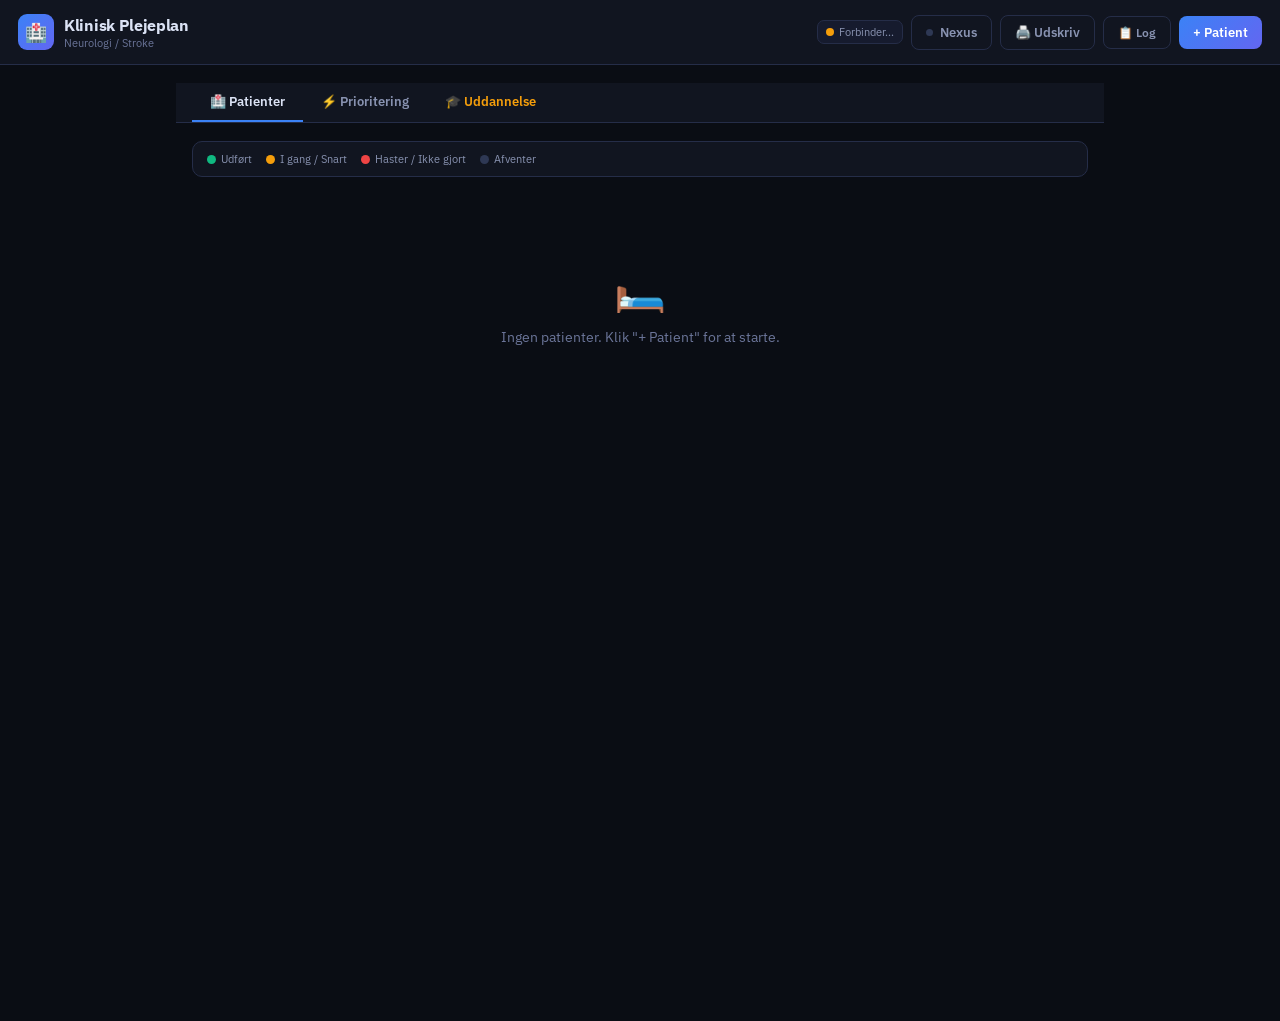
==== commit 93a919b7: "Add files via upload" ====
--- a/patient-tjekliste-v2.html
+++ b/patient-tjekliste-v2.html
@@ -1456,12 +1456,10 @@
 function save(){
   localStorage.setItem('kp2_pts', JSON.stringify(patients));
   if(_bc) _bc.postMessage({type:'update', patients: JSON.parse(JSON.stringify(patients))});
-  if(_pushTimer) clearTimeout(_pushTimer);
+  // Push til Firebase øjeblikkeligt (ingen debounce delay)
+  if(_syncMode === 'sheets') pushToSheets();
+  else if(_fbDb) pushToCloud();
   updateSyncStatus('saving');
-  _pushTimer = setTimeout(()=>{
-    if(_syncMode === 'sheets') pushToSheets();
-    else if(_fbDb) pushToCloud();
-  }, 600);
 }
 
 async function initFirebase(){
@@ -1513,22 +1511,20 @@
     if(res.ok){
       const remote = await res.json();
       if(Array.isArray(remote) && remote.length > 0){
-        // Brug remote data hvis det er nyere/større
         const remoteStr = JSON.stringify(remote);
         const localStr  = JSON.stringify(patients);
         if(remoteStr !== localStr){
+          // Brug remote data — det er nyere (andre har opdateret)
           patients = remote;
           applyMigrations();
           localStorage.setItem('kp2_pts', JSON.stringify(patients));
           if(_bc) _bc.postMessage({type:'update', patients: JSON.parse(JSON.stringify(patients))});
           render();
         }
+        _lastSyncStr = JSON.stringify(patients);
       } else if(patients.length > 0){
-        // Ingen data i sky endnu — push lokale data op
-        await fetch(_fbDb.url('/kp2/patients'), {
-          method:'PUT', headers:{'Content-Type':'application/json'},
-          body: JSON.stringify(patients)
-        });
+        // Ingen data i sky endnu — push lokale data op øjeblikkeligt
+        await pushToCloud();
       }
     }
   } catch(e){ console.warn('Initial sync fejl:', e.message); }
@@ -1536,7 +1532,19 @@
   startFirebaseListener();
   startAutoBackup();
   updateSyncStatus('synced');
-}
+
+  // Gem altid til Firebase ved sideafslutning (Ctrl+R, luk fane)
+  window.addEventListener('beforeunload', ()=>{
+    if(_fbDb && patients.length > 0){
+      // Synkron XHR som backup (fetch virker ikke i beforeunload)
+      try {
+        const xhr = new XMLHttpRequest();
+        xhr.open('PUT', _fbDb.url('/kp2/patients'), false); // false = synkron
+        xhr.setRequestHeader('Content-Type','application/json');
+        xhr.send(JSON.stringify(patients));
+      } catch(e){}
+    }
+  });
 
 async function pushToCloud(){
   if(!_fbDb){ updateSyncStatus('local'); return; }
@@ -1561,7 +1569,7 @@
     updateSyncStatus('error');
     const lbl = document.getElementById('syncStatusTxt');
     if(lbl) lbl.title = e.message;
-    setTimeout(()=>{ if(_fbDb && !_isSaving) pushToCloud(); }, 5000);
+    setTimeout(()=>{ if(_fbDb && !_isSaving) pushToCloud(); }, 2000);
   } finally {
     _isSaving = false;
   }
@@ -1597,7 +1605,7 @@
     } catch(e){
       updateSyncStatus('offline');
     }
-  }, 3000);
+  }, 2000);
 }
 
 // REST-baseret backup
